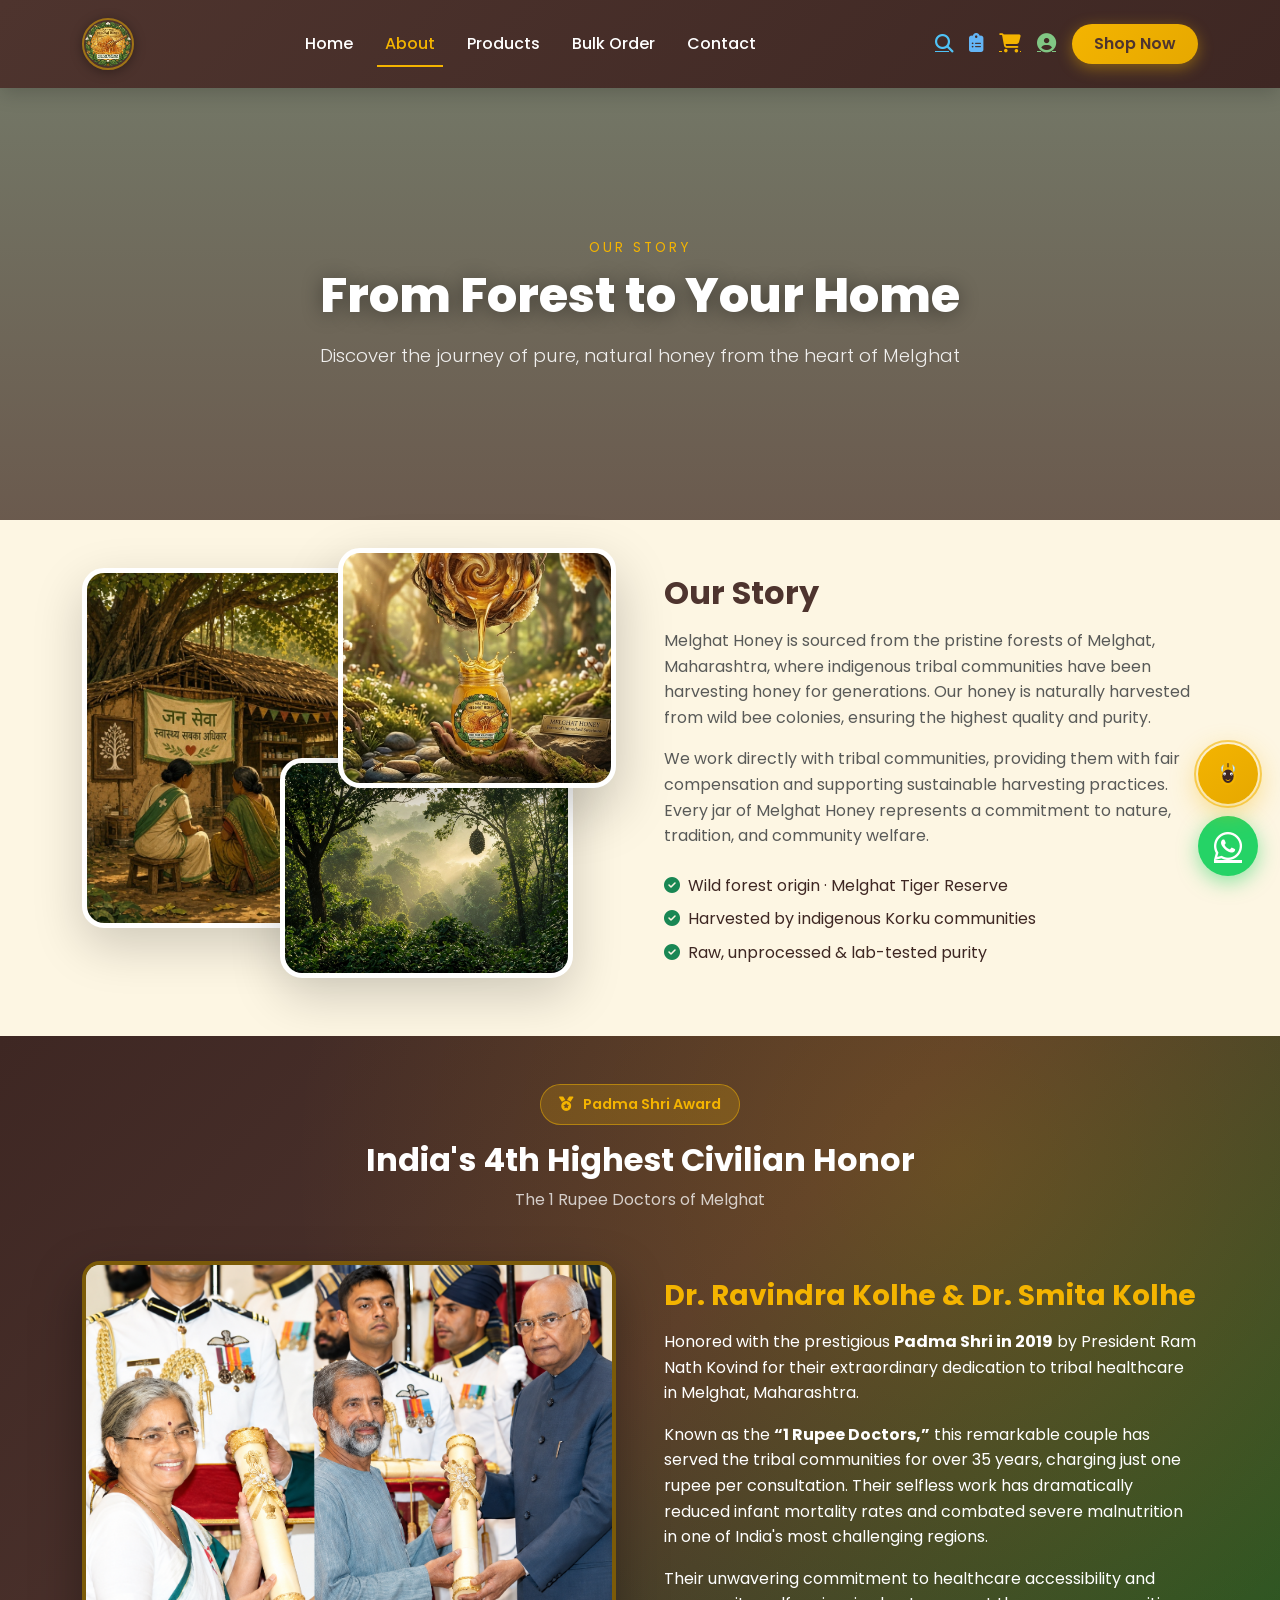
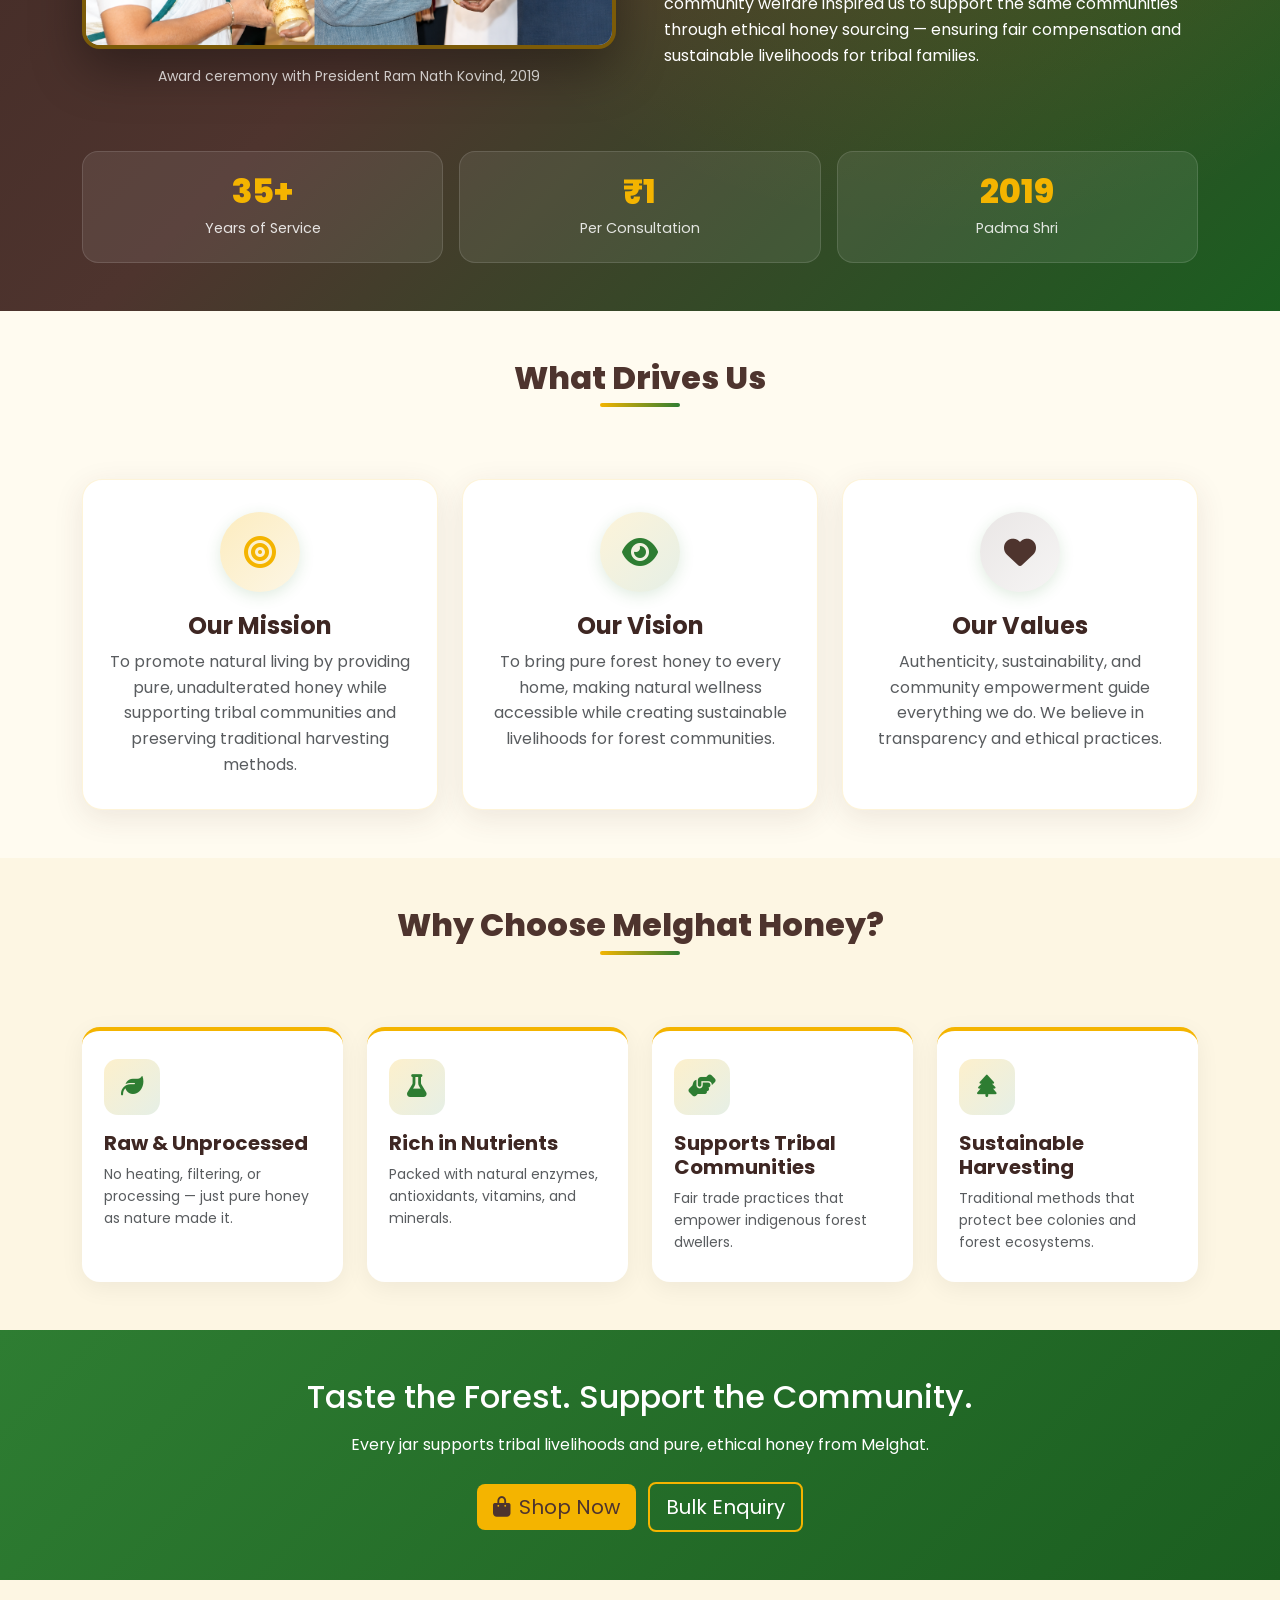
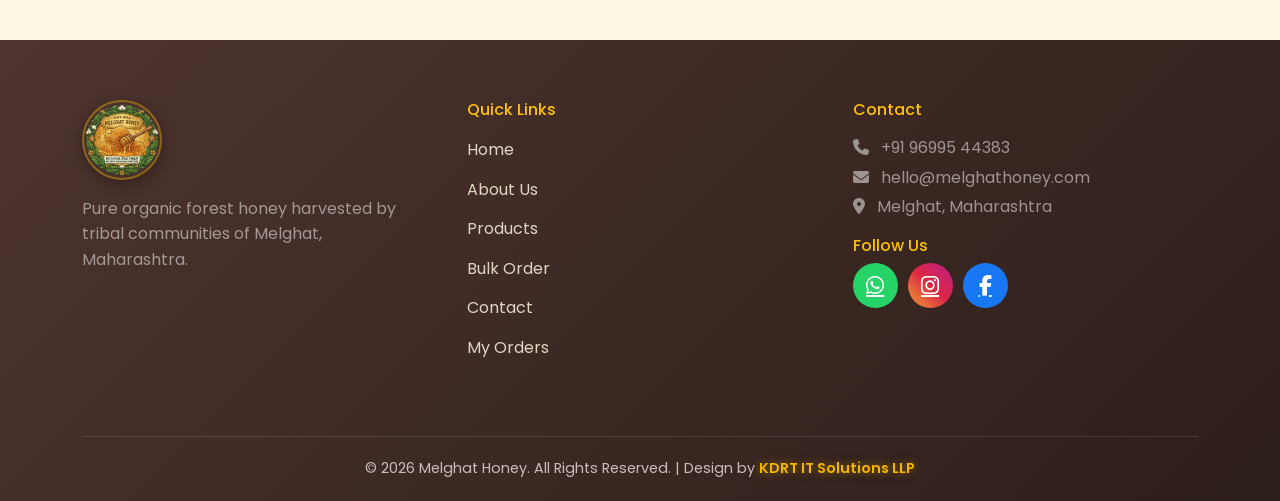
==== about.html @ e28a7192 "Initial commit" ====
<!DOCTYPE html>
<html lang="en">
<head>
  <meta charset="UTF-8">
  <meta name="viewport" content="width=device-width, initial-scale=1.0">
  <link rel="icon" href="images/favicon.png" type="image/png">
  <link rel="apple-touch-icon" href="images/favicon.png">
  <title>Our Story | Melghat Honey</title>
  <meta name="description" content="The story of Melghat Honey — pure forest honey from tribal Maharashtra, inspired by the Padma Shri awarded 1 Rupee Doctors of Melghat.">
  <link href="https://cdn.jsdelivr.net/npm/bootstrap@5.3.3/dist/css/bootstrap.min.css" rel="stylesheet">
  <link href="https://cdnjs.cloudflare.com/ajax/libs/font-awesome/6.5.1/css/all.min.css" rel="stylesheet">
  <link href="https://fonts.googleapis.com/css2?family=Poppins:wght@400;500;600;700;800&display=swap" rel="stylesheet">
  <link href="css/style.css" rel="stylesheet">
  <style>
    .story-hero {
      min-height: 48vh;
      background: linear-gradient(rgba(30,40,25,0.62), rgba(50,30,20,0.72)),
                  url('images/honey-forest-2.jpg') center/cover no-repeat;
      display: flex; align-items: center; color: #fff; text-align: center;
    }
    .story-hero h1 { font-weight: 800; font-size: clamp(1.8rem, 4vw, 3rem); text-shadow: 0 2px 20px rgba(0,0,0,0.4); }
    .story-hero .lead { opacity: 0.9; font-size: 1.15rem; max-width: 640px; margin: 0 auto; }

    /* Overlapping two-card layout (one main, one offset up/down) */
    .overlap-wrap {
      position: relative;
      max-width: 560px;
      margin: 0 auto;
      min-height: 420px;
    }
    .overlap-card {
      border-radius: 22px;
      overflow: hidden;
      background: #fff;
      box-shadow: 0 18px 50px rgba(0,0,0,0.18);
      border: 5px solid #fff;
    }
    .overlap-card img {
      width: 100%;
      height: 100%;
      object-fit: cover;
      display: block;
    }
    .overlap-card.main {
      width: 78%;
      height: 360px;
      position: relative;
      z-index: 1;
    }
    .overlap-card.float-up {
      width: 52%;
      height: 240px;
      position: absolute;
      top: -20px;
      right: 0;
      z-index: 3;
      box-shadow: 0 22px 55px rgba(0,0,0,0.22);
    }
    .overlap-card.float-down {
      width: 55%;
      height: 220px;
      position: absolute;
      bottom: 10px;
      right: 8%;
      z-index: 2;
    }

    .award-section {
      background: linear-gradient(135deg, #3e2723 0%, #4e342e 45%, #1b5e20 100%);
      color: #fff; position: relative; overflow: hidden;
    }
    .award-section::before {
      content: ''; position: absolute; inset: 0;
      background: radial-gradient(circle at 75% 15%, rgba(244,180,0,0.18), transparent 55%);
      pointer-events: none;
    }
    .award-badge {
      display: inline-flex; align-items: center; gap: 10px;
      background: rgba(244,180,0,0.2); border: 1px solid rgba(244,180,0,0.5);
      color: #f4b400; padding: 8px 18px; border-radius: 50px; font-weight: 600; font-size: 0.9rem;
    }
    .award-photo-card {
      border-radius: 18px; overflow: hidden;
      border: 4px solid rgba(244,180,0,0.45);
      box-shadow: 0 20px 50px rgba(0,0,0,0.35);
      background: #1a120f;
    }
    .award-photo-card img {
      width: 100%; height: auto; display: block; max-height: 380px; object-fit: cover; object-position: center top;
    }
    .stat-box {
      background: rgba(255,255,255,0.08); border: 1px solid rgba(255,255,255,0.12);
      border-radius: 16px; padding: 22px 14px; text-align: center; height: 100%;
      transition: transform 0.3s, background 0.3s;
    }
    .stat-box:hover { background: rgba(255,255,255,0.14); transform: translateY(-4px); }
    .stat-box .num { font-size: 2.1rem; font-weight: 800; color: #f4b400; line-height: 1.1; }
    .stat-box .label { font-size: 0.9rem; opacity: 0.85; margin-top: 6px; }

    .value-card {
      background: #fff; border-radius: 20px; padding: 32px 24px; height: 100%;
      box-shadow: 0 8px 30px rgba(78,52,46,0.1); border: 1px solid rgba(244,180,0,0.15);
      transition: all 0.35s ease;
    }
    .value-card:hover {
      transform: translateY(-8px); box-shadow: 0 16px 40px rgba(78,52,46,0.18);
      border-color: var(--honey-gold);
    }
    .why-card {
      background: #fff; border-radius: 18px; padding: 28px 22px; height: 100%;
      box-shadow: 0 6px 24px rgba(0,0,0,0.06); border-top: 4px solid var(--honey-gold);
      transition: transform 0.3s;
    }
    .why-card:hover { transform: translateY(-6px); }
    .why-card .icon-wrap {
      width: 56px; height: 56px; border-radius: 14px;
      background: linear-gradient(135deg, rgba(244,180,0,0.2), rgba(46,125,50,0.12));
      display: flex; align-items: center; justify-content: center;
      font-size: 1.4rem; color: var(--forest-green); margin-bottom: 16px;
    }

    /* Product strip cards — product only, no models */
    .product-strip {
      display: flex; gap: 18px; justify-content: center; flex-wrap: wrap;
      padding: 10px 0 20px;
    }
    .product-strip-card {
      width: 200px; height: 220px;
      border-radius: 20px; overflow: hidden;
      background: #fff;
      border: 4px solid #fff;
      box-shadow: 0 12px 35px rgba(78,52,46,0.14);
      transition: transform 0.35s, box-shadow 0.35s;
    }
    .product-strip-card:hover {
      transform: translateY(-8px) scale(1.03);
      box-shadow: 0 18px 45px rgba(78,52,46,0.22);
    }
    .product-strip-card img {
      width: 100%; height: 100%; object-fit: cover; display: block;
    }

    @media (max-width: 768px) {
      .story-hero { min-height: 40vh; }
      .overlap-wrap { min-height: 340px; max-width: 100%; }
      .overlap-card.main { width: 85%; height: 280px; }
      .overlap-card.float-up { width: 48%; height: 170px; top: -10px; }
      .overlap-card.float-down { width: 50%; height: 160px; }
      .stat-box .num { font-size: 1.7rem; }
      .product-strip-card { width: 140px; height: 160px; border-radius: 14px; }
    }
  </style>
</head>
<body>
  <nav class="navbar navbar-expand-lg sticky-top">
    <div class="container">
      <a class="navbar-brand" href="index.html" title="Melghat Honey">
        <img src="images/logo.png" alt="Melghat Honey" class="brand-logo">
      </a>
      <button class="navbar-toggler" type="button" data-bs-toggle="collapse" data-bs-target="#navMenu">
        <span class="navbar-toggler-icon" style="filter:invert(1)"></span>
      </button>
      <div class="collapse navbar-collapse" id="navMenu">
        <ul class="navbar-nav mx-auto">
          <li class="nav-item"><a class="nav-link" href="index.html">Home</a></li>
          <li class="nav-item"><a class="nav-link active" href="about.html">About</a></li>
          <li class="nav-item"><a class="nav-link" href="products.html">Products</a></li>
          <li class="nav-item"><a class="nav-link" href="bulk-order.html">Bulk Order</a></li>
          <li class="nav-item"><a class="nav-link" href="contact.html">Contact</a></li>
        </ul>
        <div class="d-flex align-items-center gap-3">
          <div class="header-search" id="headerSearch">
            <input type="search" id="globalSearchInput" placeholder="Search honey..." onkeydown="if(event.key==='Enter'){goSearch();}">
            <a href="#" class="search-toggle nav-icon-btn" onclick="toggleHeaderSearch(event)" title="Search"><i class="fas fa-search"></i></a>
          </div>
          <a href="my-orders.html" class="nav-icon-btn nav-icon-orders" title="My Orders"><i class="fas fa-clipboard-list"></i></a>
          <a href="#" class="nav-icon-btn nav-icon-cart position-relative" onclick="openCartModal(); return false;" title="Cart">
            <i class="fas fa-shopping-cart"></i>
            <span id="cartBadge" class="cart-badge" style="display:none">0</span>
          </a>
          <a href="login.html" class="nav-icon-btn nav-icon-login" title="Login / Account"><i class="fas fa-user-circle"></i></a>
          <a href="products.html" class="btn btn-order">Shop Now</a>
        </div>
      </div>
    </div>
  </nav>

  <!-- Hero -->
  <section class="story-hero">
    <div class="container fade-in">
      <p class="text-uppercase mb-2" style="letter-spacing:3px;font-size:0.85rem;color:#f4b400">Our Story</p>
      <h1>From Forest to Your Home</h1>
      <p class="lead mt-3">Discover the journey of pure, natural honey from the heart of Melghat</p>
    </div>
  </section>

  <!-- Our Story — overlapping cards (one up, one down) -->
  <section class="py-5">
    <div class="container">
      <div class="row align-items-center g-5">
        <div class="col-lg-6 fade-in">
          <div class="overlap-wrap">
            <div class="overlap-card main">
              <img src="images/zBdci.jpg" alt="Melghat forest">
            </div>
            <div class="overlap-card float-up">
              <img src="images/Gemini_Generated_Image_l2jwr5l2jwr5l2jw.png" alt="Pure Melghat honey">
            </div>
            <div class="overlap-card float-down">
              <img src="images/deu0p.jpg" alt="Raw forest honey">
            </div>
          </div>
        </div>
        <div class="col-lg-6 fade-in">
          <h2 class="fw-bold" style="color:var(--dark-brown)">Our Story</h2>
          <p class="mt-3 text-muted">Melghat Honey is sourced from the pristine forests of Melghat, Maharashtra, where indigenous tribal communities have been harvesting honey for generations. Our honey is naturally harvested from wild bee colonies, ensuring the highest quality and purity.</p>
          <p class="text-muted">We work directly with tribal communities, providing them with fair compensation and supporting sustainable harvesting practices. Every jar of Melghat Honey represents a commitment to nature, tradition, and community welfare.</p>
          <ul class="list-unstyled mt-4">
            <li class="mb-2"><i class="fas fa-check-circle text-success me-2"></i>Wild forest origin · Melghat Tiger Reserve</li>
            <li class="mb-2"><i class="fas fa-check-circle text-success me-2"></i>Harvested by indigenous Korku communities</li>
            <li class="mb-2"><i class="fas fa-check-circle text-success me-2"></i>Raw, unprocessed &amp; lab-tested purity</li>
          </ul>
        </div>
      </div>
    </div>
  </section>

  <!-- Padma Shri Award -->
  <section class="award-section py-5">
    <div class="container position-relative">
      <div class="text-center mb-5 fade-in">
        <div class="award-badge mb-3">
          <i class="fas fa-medal"></i> Padma Shri Award
        </div>
        <h2 class="fw-bold">India's 4th Highest Civilian Honor</h2>
        <p class="opacity-75 mt-2 mb-0" style="max-width:700px;margin:0 auto">The 1 Rupee Doctors of Melghat</p>
      </div>

      <div class="row align-items-center g-5">
        <div class="col-lg-6 fade-in">
          <div class="award-photo-card">
            <img src="images/award.png" alt="Padma Shri — Dr. Ravindra Kolhe and Dr. Smita Kolhe"
                 onerror="this.src='images/honey-product-2.jpg'; this.style.objectFit='contain'; this.style.background='#2a1f1a'; this.style.minHeight='280px'">
          </div>
          <p class="text-center small mt-3 opacity-75 mb-0">Award ceremony with President Ram Nath Kovind, 2019</p>
        </div>
        <div class="col-lg-6 fade-in">
          <h3 class="fw-bold mb-3" style="color:#f4b400">Dr. Ravindra Kolhe &amp; Dr. Smita Kolhe</h3>
          <p class="opacity-90">Honored with the prestigious <strong>Padma Shri in 2019</strong> by President Ram Nath Kovind for their extraordinary dedication to tribal healthcare in Melghat, Maharashtra.</p>
          <p class="opacity-90">Known as the <strong>“1 Rupee Doctors,”</strong> this remarkable couple has served the tribal communities for over 35 years, charging just one rupee per consultation. Their selfless work has dramatically reduced infant mortality rates and combated severe malnutrition in one of India's most challenging regions.</p>
          <p class="opacity-90 mb-0">Their unwavering commitment to healthcare accessibility and community welfare inspired us to support the same communities through ethical honey sourcing — ensuring fair compensation and sustainable livelihoods for tribal families.</p>
        </div>
      </div>

      <div class="row g-3 mt-5 fade-in">
        <div class="col-md-4">
          <div class="stat-box">
            <div class="num">35+</div>
            <div class="label">Years of Service</div>
          </div>
        </div>
        <div class="col-md-4">
          <div class="stat-box">
            <div class="num">₹1</div>
            <div class="label">Per Consultation</div>
          </div>
        </div>
        <div class="col-md-4">
          <div class="stat-box">
            <div class="num">2019</div>
            <div class="label">Padma Shri</div>
          </div>
        </div>
      </div>
    </div>
  </section>

  <!-- Mission Vision Values -->
  <section class="py-5" style="background:var(--light-cream)">
    <div class="container">
      <div class="section-title fade-in">
        <h2>What Drives Us</h2>
      </div>
      <div class="row g-4 mt-2">
        <div class="col-md-4 fade-in">
          <div class="value-card text-center">
            <div class="feature-icon gold mx-auto"><i class="fas fa-bullseye"></i></div>
            <h4 class="fw-bold mt-2">Our Mission</h4>
            <p class="text-muted mb-0">To promote natural living by providing pure, unadulterated honey while supporting tribal communities and preserving traditional harvesting methods.</p>
          </div>
        </div>
        <div class="col-md-4 fade-in">
          <div class="value-card text-center">
            <div class="feature-icon mx-auto"><i class="fas fa-eye"></i></div>
            <h4 class="fw-bold mt-2">Our Vision</h4>
            <p class="text-muted mb-0">To bring pure forest honey to every home, making natural wellness accessible while creating sustainable livelihoods for forest communities.</p>
          </div>
        </div>
        <div class="col-md-4 fade-in">
          <div class="value-card text-center">
            <div class="feature-icon brown mx-auto"><i class="fas fa-heart"></i></div>
            <h4 class="fw-bold mt-2">Our Values</h4>
            <p class="text-muted mb-0">Authenticity, sustainability, and community empowerment guide everything we do. We believe in transparency and ethical practices.</p>
          </div>
        </div>
      </div>
    </div>
  </section>

  <!-- Why Choose -->
  <section class="py-5">
    <div class="container">
      <div class="section-title fade-in">
        <h2>Why Choose Melghat Honey?</h2>
      </div>
      <div class="row g-4 mt-2">
        <div class="col-md-6 col-lg-3 fade-in">
          <div class="why-card">
            <div class="icon-wrap"><i class="fas fa-leaf"></i></div>
            <h5 class="fw-bold">Raw &amp; Unprocessed</h5>
            <p class="text-muted small mb-0">No heating, filtering, or processing — just pure honey as nature made it.</p>
          </div>
        </div>
        <div class="col-md-6 col-lg-3 fade-in">
          <div class="why-card">
            <div class="icon-wrap"><i class="fas fa-flask"></i></div>
            <h5 class="fw-bold">Rich in Nutrients</h5>
            <p class="text-muted small mb-0">Packed with natural enzymes, antioxidants, vitamins, and minerals.</p>
          </div>
        </div>
        <div class="col-md-6 col-lg-3 fade-in">
          <div class="why-card">
            <div class="icon-wrap"><i class="fas fa-hands-helping"></i></div>
            <h5 class="fw-bold">Supports Tribal Communities</h5>
            <p class="text-muted small mb-0">Fair trade practices that empower indigenous forest dwellers.</p>
          </div>
        </div>
        <div class="col-md-6 col-lg-3 fade-in">
          <div class="why-card">
            <div class="icon-wrap"><i class="fas fa-tree"></i></div>
            <h5 class="fw-bold">Sustainable Harvesting</h5>
            <p class="text-muted small mb-0">Traditional methods that protect bee colonies and forest ecosystems.</p>
          </div>
        </div>
      </div>
    </div>
  </section>

  <!-- CTA -->
  <section class="py-5" style="background:linear-gradient(135deg,#2e7d32,#1b5e20);color:#fff">
    <div class="container text-center fade-in">
      <h2 class="mb-3">Taste the Forest. Support the Community.</h2>
      <p class="mb-4 opacity-90">Every jar supports tribal livelihoods and pure, ethical honey from Melghat.</p>
      <a href="products.html" class="btn btn-shop btn-lg me-2"><i class="fas fa-shopping-bag me-2"></i>Shop Now</a>
      <a href="bulk-order.html" class="btn btn-bulk btn-lg">Bulk Enquiry</a>
    </div>
  </section>

  <footer>
    <div class="container">
      <div class="row g-4">
        <div class="col-md-4">
          <div class="mb-3"><img src="images/logo.png" alt="Melghat Honey" class="footer-logo-img"></div>
          <p class="text-white-50">Pure organic forest honey harvested by tribal communities of Melghat, Maharashtra.</p>
        </div>
        <div class="col-md-4">
          <h6 class="text-warning mb-3">Quick Links</h6>
          <div class="footer-links">
            <a href="index.html">Home</a>
            <a href="about.html">About Us</a>
            <a href="products.html">Products</a>
            <a href="bulk-order.html">Bulk Order</a>
            <a href="contact.html">Contact</a>
            <a href="my-orders.html">My Orders</a>
          </div>
        </div>
        <div class="col-md-4">
          <h6 class="text-warning mb-3">Contact</h6>
          <p class="text-white-50 mb-1"><i class="fas fa-phone me-2"></i> +91 96995 44383</p>
          <p class="text-white-50 mb-1"><i class="fas fa-envelope me-2"></i> hello@melghathoney.com</p>
          <p class="text-white-50 mb-3"><i class="fas fa-map-marker-alt me-2"></i> Melghat, Maharashtra</p>
          <h6 class="text-warning mb-2">Follow Us</h6>
          <div class="social-icons social-row">
            <a href="https://wa.me/919699544383" target="_blank" class="wa"><i class="fab fa-whatsapp"></i></a>
            <a href="https://instagram.com" target="_blank" class="ig"><i class="fab fa-instagram"></i></a>
            <a href="https://facebook.com" target="_blank" class="fb"><i class="fab fa-facebook-f"></i></a>
          </div>
        </div>
      </div>
      <div class="footer-bottom">
        &copy; 2026 Melghat Honey. All Rights Reserved. | Design by <span class="designer">KDRT IT Solutions LLP</span>
      </div>
    </div>
  </footer>

  <a href="https://wa.me/919699544383?text=Hello%20Melghat%20Honey!" class="whatsapp-float" target="_blank"><i class="fab fa-whatsapp"></i></a>
  <div class="modal fade" id="cartModal" tabindex="-1">
    <div class="modal-dialog modal-lg modal-dialog-centered">
      <div class="modal-content">
        <div class="modal-header">
          <h5 class="modal-title"><i class="fas fa-shopping-cart me-2"></i>Your Cart</h5>
          <button type="button" class="btn-close" data-bs-dismiss="modal"></button>
        </div>
        <div class="modal-body" id="cartModalBody"></div>
      </div>
    </div>
  </div>

  <script src="https://cdn.jsdelivr.net/npm/bootstrap@5.3.3/dist/js/bootstrap.bundle.min.js"></script>
  <script src="js/supabase-config.js"></script>
  <script src="js/products.js"></script>
  <script src="js/cart.js"></script>
  <script src="js/chatbot.js"></script>
  <script src="js/auth-ui.js"></script>
  <script src="js/main.js"></script>
</body>
</html>
---- css/style.css ----
:root {
  --honey-gold: #f4b400;
  --dark-brown: #4e342e;
  --forest-green: #2e7d32;
  --cream: #fdf6e3;
  --light-cream: #fffbf0;
  --text-dark: #3e2723;
  --shadow: 0 8px 30px rgba(78, 52, 46, 0.15);
  --shadow-hover: 0 15px 40px rgba(78, 52, 46, 0.25);
}

* {
  margin: 0;
  padding: 0;
  box-sizing: border-box;
}

body {
  font-family: 'Poppins', 'Segoe UI', sans-serif;
  background-color: var(--cream);
  color: var(--text-dark);
  overflow-x: hidden;
  line-height: 1.6;
}

/* Sticky Header */
.navbar {
  background: linear-gradient(135deg, var(--dark-brown), #3e2723) !important;
  box-shadow: 0 4px 20px rgba(0,0,0,0.2);
  padding: 0.8rem 0;
  transition: all 0.3s ease;
}

.navbar-brand {
  font-weight: 700;
  font-size: 1.5rem;
  color: var(--honey-gold) !important;
  display: flex;
  align-items: center;
  gap: 10px;
}

.navbar-brand .brand-logo {
  height: 52px;
  width: 52px;
  object-fit: cover;
  border-radius: 50%;
  background: transparent;
  padding: 0;
  box-shadow: 0 2px 12px rgba(0,0,0,0.35);
  border: 2px solid rgba(244,180,0,0.5);
}

.navbar-brand img {
  height: 48px;
  width: auto;
  object-fit: contain;
}

.footer-logo-img {
  height: 80px;
  width: 80px;
  object-fit: cover;
  border-radius: 50%;
  background: transparent;
  padding: 0;
  border: 2px solid rgba(244,180,0,0.4);
  box-shadow: 0 4px 15px rgba(0,0,0,0.3);
}

.admin-logo {
  height: 64px;
  width: 64px;
  object-fit: cover;
  border-radius: 50%;
  background: transparent;
  padding: 0;
  border: 2px solid rgba(244,180,0,0.4);
}

.nav-icon-btn {
  color: #fff !important;
  font-size: 1.2rem;
  transition: color 0.3s, transform 0.2s;
  display: inline-flex;
  align-items: center;
  justify-content: center;
}

.nav-icon-btn:hover {
  color: var(--honey-gold) !important;
  transform: scale(1.12);
}

.nav-link {
  color: #fff !important;
  font-weight: 500;
  margin: 0 8px;
  position: relative;
  transition: color 0.3s;
}

.nav-link:hover, .nav-link.active {
  color: var(--honey-gold) !important;
}

.nav-link::after {
  content: '';
  position: absolute;
  bottom: -2px;
  left: 0;
  width: 0;
  height: 2px;
  background: var(--honey-gold);
  transition: width 0.3s;
}

.nav-link:hover::after, .nav-link.active::after {
  width: 100%;
}

.btn-order {
  background: linear-gradient(135deg, var(--honey-gold), #e6a800);
  color: var(--dark-brown) !important;
  font-weight: 600;
  border: none;
  border-radius: 50px;
  padding: 8px 22px;
  box-shadow: 0 4px 15px rgba(244, 180, 0, 0.4);
  transition: all 0.3s;
}

.btn-order:hover {
  transform: translateY(-2px);
  box-shadow: 0 6px 20px rgba(244, 180, 0, 0.6);
  color: #000 !important;
}

/* Hero Section */
.hero {
  min-height: 90vh;
  background: linear-gradient(rgba(30, 60, 30, 0.55), rgba(50, 30, 20, 0.7)),
              url('https://images.unsplash.com/photo-1441974231531-c6227db76b6e?w=1800&q=80') center/cover no-repeat;
  display: flex;
  align-items: center;
  position: relative;
  overflow: hidden;
}

.hero::before {
  content: '';
  position: absolute;
  top: 0; left: 0; right: 0; bottom: 0;
  background: radial-gradient(circle at 30% 50%, rgba(244,180,0,0.2), transparent 60%);
}

.hero-content {
  position: relative;
  z-index: 2;
  color: #fff;
  text-align: center;
  animation: fadeInUp 1.2s ease;
}

.hero h1 {
  font-size: 3.2rem;
  font-weight: 800;
  text-shadow: 2px 2px 10px rgba(0,0,0,0.4);
  margin-bottom: 1rem;
}

.hero .subtext {
  font-size: 1.3rem;
  letter-spacing: 2px;
  margin-bottom: 2rem;
  opacity: 0.95;
}

.hero-btns .btn {
  margin: 8px;
  padding: 12px 30px;
  border-radius: 50px;
  font-weight: 600;
  transition: all 0.3s;
}

.btn-shop {
  background: var(--honey-gold);
  color: var(--dark-brown);
  border: none;
}

.btn-shop:hover {
  background: #e6a800;
  transform: scale(1.05);
}

.btn-bulk {
  background: transparent;
  border: 2px solid var(--honey-gold);
  color: #fff;
}

.btn-bulk:hover {
  background: var(--honey-gold);
  color: var(--dark-brown);
}

/* Features */
.features {
  padding: 80px 0;
  background: var(--light-cream);
}

.feature-card {
  background: #fff;
  border-radius: 20px;
  padding: 35px 25px;
  text-align: center;
  box-shadow: var(--shadow);
  transition: all 0.4s ease;
  height: 100%;
  border: 1px solid rgba(244,180,0,0.2);
}

.feature-card:hover {
  transform: translateY(-12px) scale(1.03);
  box-shadow: var(--shadow-hover);
  border-color: var(--honey-gold);
}

.feature-icon {
  width: 80px;
  height: 80px;
  margin: 0 auto 20px;
  display: flex;
  align-items: center;
  justify-content: center;
  border-radius: 50%;
  background: linear-gradient(135deg, rgba(244,180,0,0.15), rgba(46,125,50,0.12));
  color: var(--forest-green);
  font-size: 2rem;
  animation: float 3s ease-in-out infinite;
  box-shadow: 0 4px 15px rgba(46,125,50,0.15);
}

.feature-icon.gold {
  color: var(--honey-gold);
  background: linear-gradient(135deg, rgba(244,180,0,0.25), rgba(230,168,0,0.1));
}

.feature-icon.brown {
  color: var(--dark-brown);
  background: linear-gradient(135deg, rgba(78,52,46,0.12), rgba(78,52,46,0.05));
}

.feature-card h4 {
  color: var(--dark-brown);
  font-weight: 700;
  margin-bottom: 10px;
}

/* Products Preview & Page */
.products-section {
  padding: 80px 0;
}

.section-title {
  text-align: center;
  margin-bottom: 50px;
}

.section-title h2 {
  font-weight: 800;
  color: var(--dark-brown);
  position: relative;
  display: inline-block;
}

.section-title h2::after {
  content: '';
  position: absolute;
  bottom: -10px;
  left: 50%;
  transform: translateX(-50%);
  width: 80px;
  height: 4px;
  background: linear-gradient(90deg, var(--honey-gold), var(--forest-green));
  border-radius: 2px;
}

.product-card {
  background: #fff;
  border-radius: 20px;
  overflow: hidden;
  box-shadow: var(--shadow);
  transition: all 0.4s ease;
  height: 100%;
  border: 1px solid transparent;
}

.product-card:hover {
  transform: translateY(-10px) scale(1.02);
  box-shadow: var(--shadow-hover);
  border-color: var(--honey-gold);
}

.product-img-wrap {
  height: 240px;
  overflow: hidden;
  position: relative;
}

.product-img-wrap img {
  width: 100%;
  height: 100%;
  object-fit: cover;
  transition: transform 0.5s;
}

.product-card:hover .product-img-wrap img {
  transform: scale(1.1);
}

.product-badge {
  position: absolute;
  top: 15px;
  left: 15px;
  background: var(--forest-green);
  color: #fff;
  padding: 5px 12px;
  border-radius: 20px;
  font-size: 0.8rem;
  font-weight: 600;
}

.product-body {
  padding: 25px;
}

.product-body h5 {
  font-weight: 700;
  color: var(--dark-brown);
}

.product-price {
  font-size: 1.4rem;
  font-weight: 700;
  color: var(--honey-gold);
}

.size-select {
  border: 2px solid #e0d5c5;
  border-radius: 10px;
  padding: 8px 12px;
  width: 100%;
  margin: 10px 0;
  transition: border-color 0.3s;
}

.size-select:focus {
  border-color: var(--honey-gold);
  outline: none;
}

.btn-add-cart {
  background: linear-gradient(135deg, var(--forest-green), #1b5e20);
  color: #fff;
  border: none;
  border-radius: 50px;
  padding: 10px 20px;
  font-weight: 600;
  width: 100%;
  transition: all 0.3s;
}

.btn-add-cart:hover {
  background: linear-gradient(135deg, #1b5e20, var(--forest-green));
  transform: scale(1.03);
  color: #fff;
}

/* Modal */
.modal-content {
  border-radius: 20px;
  border: none;
  overflow: hidden;
}

.modal-header {
  background: linear-gradient(135deg, var(--dark-brown), #3e2723);
  color: #fff;
  border: none;
}

.modal-header .btn-close {
  filter: invert(1);
}

.qty-btn {
  width: 40px;
  height: 40px;
  border-radius: 50%;
  border: 2px solid var(--honey-gold);
  background: #fff;
  font-weight: 700;
  font-size: 1.2rem;
  color: var(--dark-brown);
  transition: all 0.2s;
}

.qty-btn:hover {
  background: var(--honey-gold);
}

/* Floating WhatsApp */
.whatsapp-float {
  position: fixed;
  bottom: 30px;
  right: 30px;
  width: 60px;
  height: 60px;
  background: #25d366;
  color: #fff;
  border-radius: 50%;
  display: flex;
  align-items: center;
  justify-content: center;
  font-size: 2rem;
  box-shadow: 0 6px 20px rgba(37, 211, 102, 0.5);
  z-index: 999;
  transition: all 0.3s;
  animation: pulse 2s infinite;
}

.whatsapp-float:hover {
  transform: scale(1.15);
  color: #fff;
}

/* Chatbot */
.chatbot-toggle {
  position: fixed;
  bottom: 100px;
  right: 30px;
  width: 60px;
  height: 60px;
  background: linear-gradient(135deg, var(--honey-gold), #e6a800);
  color: var(--dark-brown);
  border-radius: 50%;
  display: flex;
  align-items: center;
  justify-content: center;
  font-size: 1.8rem;
  box-shadow: 0 6px 20px rgba(244,180,0,0.5);
  z-index: 998;
  cursor: pointer;
  transition: all 0.3s;
}

.chatbot-toggle:hover {
  transform: scale(1.1);
}

.chatbot-window {
  position: fixed;
  bottom: 170px;
  right: 30px;
  width: 360px;
  max-width: 95vw;
  height: 480px;
  background: #fff;
  border-radius: 20px;
  box-shadow: 0 15px 50px rgba(0,0,0,0.25);
  z-index: 997;
  display: none;
  flex-direction: column;
  overflow: hidden;
  border: 2px solid var(--honey-gold);
}

.chatbot-window.open {
  display: flex;
  animation: scaleIn 0.3s ease;
}

.chatbot-header {
  background: linear-gradient(135deg, var(--dark-brown), #3e2723);
  color: #fff;
  padding: 15px 20px;
  display: flex;
  justify-content: space-between;
  align-items: center;
}

.chatbot-messages {
  flex: 1;
  overflow-y: auto;
  padding: 15px;
  background: var(--light-cream);
}

.chat-msg {
  margin-bottom: 12px;
  max-width: 85%;
  padding: 10px 14px;
  border-radius: 15px;
  font-size: 0.9rem;
  line-height: 1.4;
}

.chat-msg.bot {
  background: #fff;
  border: 1px solid #e0d5c5;
  border-bottom-left-radius: 4px;
  align-self: flex-start;
}

.chat-msg.user {
  background: var(--honey-gold);
  color: var(--dark-brown);
  margin-left: auto;
  border-bottom-right-radius: 4px;
}

.chatbot-input {
  display: flex;
  padding: 12px;
  border-top: 1px solid #e0d5c5;
  background: #fff;
}

.chatbot-input input {
  flex: 1;
  border: 1px solid #e0d5c5;
  border-radius: 25px;
  padding: 10px 15px;
  outline: none;
}

.chatbot-input button {
  background: var(--forest-green);
  color: #fff;
  border: none;
  border-radius: 50%;
  width: 42px;
  height: 42px;
  margin-left: 8px;
}

/* Footer */
footer {
  background: linear-gradient(135deg, var(--dark-brown), #2c1e1a);
  color: #fff;
  padding: 60px 0 20px;
  margin-top: 60px;
}

footer .row > [class*="col-"] {
  padding-left: 20px;
  padding-right: 20px;
  margin-bottom: 1.5rem;
}

footer .row {
  --bs-gutter-x: 2.5rem;
  --bs-gutter-y: 1.5rem;
}

.footer-logo {
  font-size: 1.6rem;
  font-weight: 700;
  color: var(--honey-gold);
  margin-bottom: 15px;
}

.footer-links a {
  color: #e0d5c5;
  text-decoration: none;
  display: block;
  margin-bottom: 10px;
  padding: 2px 0;
  transition: color 0.3s, padding-left 0.3s;
}

.footer-links a:hover {
  color: var(--honey-gold);
  padding-left: 6px;
}

.social-icons a {
  display: inline-flex;
  width: 45px;
  height: 45px;
  background: rgba(255,255,255,0.1);
  border-radius: 50%;
  align-items: center;
  justify-content: center;
  color: #fff;
  font-size: 1.3rem;
  margin-right: 12px;
  transition: all 0.3s;
  animation: bounce 2s infinite;
}

.social-icons a:nth-child(2) {
  animation-delay: 0.3s;
}

.social-icons a:hover {
  background: var(--honey-gold);
  color: var(--dark-brown);
  transform: translateY(-5px) scale(1.1);
  animation: none;
}

.footer-bottom {
  border-top: 1px solid rgba(255,255,255,0.1);
  margin-top: 40px;
  padding-top: 20px;
  text-align: center;
  font-size: 0.9rem;
  color: #cbb;
}

.footer-bottom .designer {
  color: var(--honey-gold);
  font-weight: 600;
  text-shadow: 0 0 8px rgba(244,180,0,0.5);
}

/* Animations */
@keyframes fadeInUp {
  from { opacity: 0; transform: translateY(40px); }
  to { opacity: 1; transform: translateY(0); }
}

@keyframes float {
  0%, 100% { transform: translateY(0); }
  50% { transform: translateY(-12px); }
}

@keyframes pulse {
  0% { box-shadow: 0 0 0 0 rgba(37, 211, 102, 0.6); }
  70% { box-shadow: 0 0 0 15px rgba(37, 211, 102, 0); }
  100% { box-shadow: 0 0 0 0 rgba(37, 211, 102, 0); }
}

@keyframes bounce {
  0%, 20%, 50%, 80%, 100% { transform: translateY(0); }
  40% { transform: translateY(-8px); }
  60% { transform: translateY(-4px); }
}

@keyframes scaleIn {
  from { opacity: 0; transform: scale(0.8); }
  to { opacity: 1; transform: scale(1); }
}

@keyframes drip {
  0% { transform: translateY(-20px); opacity: 0; }
  50% { opacity: 1; }
  100% { transform: translateY(20px); opacity: 0; }
}

.bee {
  position: absolute;
  font-size: 1.5rem;
  animation: fly 8s linear infinite;
  pointer-events: none;
  z-index: 1;
}

@keyframes fly {
  0% { transform: translate(0, 0) rotate(0deg); }
  25% { transform: translate(100px, -50px) rotate(20deg); }
  50% { transform: translate(200px, 20px) rotate(-10deg); }
  75% { transform: translate(50px, 60px) rotate(15deg); }
  100% { transform: translate(0, 0) rotate(0deg); }
}

/* Carousel */
.carousel-item img {
  height: 420px;
  width: 100%;
  object-fit: cover;
  object-position: center;
  border-radius: 15px;
}

.carousel-caption {
  background: rgba(78,52,46,0.7);
  border-radius: 10px;
  padding: 15px;
}

/* About */
.about-section img {
  border-radius: 20px;
  box-shadow: var(--shadow);
}

/* Contact Form */
.contact-form {
  background: #fff;
  padding: 40px;
  border-radius: 20px;
  box-shadow: var(--shadow);
}

.form-control:focus {
  border-color: var(--honey-gold);
  box-shadow: 0 0 0 0.2rem rgba(244,180,0,0.25);
}

.btn-submit {
  background: linear-gradient(135deg, var(--honey-gold), #e6a800);
  color: var(--dark-brown);
  font-weight: 600;
  border: none;
  border-radius: 50px;
  padding: 12px 40px;
}

/* Admin */
.admin-sidebar {
  background: var(--dark-brown);
  min-height: 100vh;
  color: #fff;
  padding-top: 20px;
}

.admin-sidebar a {
  color: #e0d5c5;
  padding: 12px 20px;
  display: block;
  text-decoration: none;
  transition: all 0.3s;
}

.admin-sidebar a:hover, .admin-sidebar a.active {
  background: rgba(244,180,0,0.2);
  color: var(--honey-gold);
}

/* Cart Badge */
.cart-badge {
  position: absolute;
  top: -5px;
  right: -8px;
  background: var(--honey-gold);
  color: var(--dark-brown);
  font-size: 0.7rem;
  font-weight: 700;
  width: 20px;
  height: 20px;
  border-radius: 50%;
  display: flex;
  align-items: center;
  justify-content: center;
}

/* Responsive */
@media (max-width: 768px) {
  .hero h1 { font-size: 2.2rem; }
  .hero .subtext { font-size: 1rem; }
  .chatbot-window { bottom: 160px; right: 10px; width: 95vw; }
  .whatsapp-float, .chatbot-toggle { right: 15px; }
}

/* Scroll animations */
.fade-in {
  opacity: 0;
  transform: translateY(30px);
  transition: all 0.8s ease;
}

.fade-in.visible {
  opacity: 1;
  transform: translateY(0);
}

/* Colored header icons */
.nav-icon-btn.nav-icon-cart { color: #f4b400 !important; }
.nav-icon-btn.nav-icon-cart:hover { color: #ffd54f !important; }
.nav-icon-btn.nav-icon-login { color: #81c784 !important; }
.nav-icon-btn.nav-icon-login:hover { color: #a5d6a7 !important; }
.nav-icon-btn.nav-icon-orders { color: #64b5f6 !important; }
.nav-icon-btn.nav-icon-orders:hover { color: #90caf9 !important; }

/* Social colored */
.social-icons a.wa { background: #25d366 !important; color: #fff !important; }
.social-icons a.ig {
  background: linear-gradient(45deg, #f09433, #e6683c, #dc2743, #cc2366, #bc1888) !important;
  color: #fff !important;
}
.social-icons a.fb { background: #1877f2 !important; color: #fff !important; }

/* Product card images always visible */
.product-img-wrap {
  height: 260px;
  background: #f5f0e8;
}
.product-img-wrap img {
  width: 100%;
  height: 100%;
  object-fit: cover;
  object-position: center;
}

/* Overlapping collage */
.collage-wrap {
  position: relative;
  height: 480px;
  max-width: 600px;
  margin: 0 auto;
}
.collage-card {
  position: absolute;
  border-radius: 20px;
  overflow: hidden;
  box-shadow: 0 20px 50px rgba(0,0,0,0.25);
  border: 4px solid #fff;
  background: #fff;
}
.collage-card img {
  width: 100%;
  height: 100%;
  object-fit: cover;
  display: block;
}
.collage-card.c1 { width: 72%; height: 320px; top: 0; left: 0; z-index: 1; }
.collage-card.c2 { width: 52%; height: 230px; top: 30px; right: 0; z-index: 3; }
.collage-card.c3 { width: 58%; height: 220px; bottom: 10px; right: 5%; z-index: 2; }

@media (max-width: 768px) {
  .collage-wrap { height: 320px; }
  .collage-card.c1 { height: 200px; }
  .collage-card.c2 { height: 140px; }
  .collage-card.c3 { height: 140px; }
}

/* Login required modal */
.login-required-overlay {
  position: fixed; inset: 0; background: rgba(0,0,0,0.55);
  z-index: 10000; display: flex; align-items: center; justify-content: center;
  padding: 20px;
}
.login-required-box {
  background: #fff; border-radius: 20px; padding: 32px; max-width: 400px; width: 100%;
  text-align: center; box-shadow: 0 20px 60px rgba(0,0,0,0.3);
}


/* Footer social one line responsive */
.social-icons {
  display: flex !important;
  flex-wrap: nowrap !important;
  gap: 10px;
  align-items: center;
}
.social-icons a {
  margin-right: 0 !important;
  flex-shrink: 0;
}

/* Header search */
.header-search {
  position: relative;
  display: flex;
  align-items: center;
}
.header-search input {
  width: 0;
  opacity: 0;
  padding: 6px 12px;
  border-radius: 20px;
  border: none;
  transition: width 0.3s, opacity 0.3s;
  font-size: 0.9rem;
}
.header-search.open input {
  width: 160px;
  opacity: 1;
  margin-right: 6px;
}
.header-search .search-toggle {
  color: #81d4fa !important;
  cursor: pointer;
  font-size: 1.15rem;
}
.header-search .search-toggle { color: #4fc3f7 !important; }
.header-search .search-toggle:hover { color: #81d4fa !important; }

@media (max-width: 576px) {
  .header-search.open input { width: 120px; }
  .social-icons a { width: 40px; height: 40px; font-size: 1.1rem; }
}

.social-icons.social-row {
  display: flex !important;
  flex-wrap: nowrap;
  gap: 10px;
  align-items: center;
}
.social-icons.social-row a {
  margin-right: 0 !important;
  flex-shrink: 0;
}
@media (max-width: 576px) {
  .social-icons.social-row {
    justify-content: flex-start;
  }
}

/* ===== Lifestyle Model Gallery (varied styles & effects) ===== */
.lifestyle-section {
  padding: 80px 0;
  background: linear-gradient(180deg, var(--light-cream) 0%, #fff 50%, var(--cream) 100%);
  overflow: hidden;
}

.lifestyle-grid {
  display: grid;
  grid-template-columns: repeat(3, 1fr);
  gap: 28px;
  max-width: 1100px;
  margin: 0 auto;
}

.lifestyle-card {
  position: relative;
  border-radius: 24px;
  overflow: hidden;
  box-shadow: 0 12px 40px rgba(78, 52, 46, 0.18);
  background: #fff;
  transition: transform 0.45s ease, box-shadow 0.45s ease;
}

.lifestyle-card img {
  width: 100%;
  height: 100%;
  object-fit: cover;
  display: block;
  transition: transform 0.6s ease;
}

.lifestyle-card:hover img {
  transform: scale(1.08);
}

.lifestyle-card:hover {
  transform: translateY(-10px);
  box-shadow: 0 20px 50px rgba(78, 52, 46, 0.28);
}

/* Different effects per card – not the same */
.lifestyle-card.fx-float {
  animation: float 4s ease-in-out infinite;
  border: 4px solid rgba(244, 180, 0, 0.5);
  height: 380px;
}

.lifestyle-card.fx-tilt {
  transform: rotate(-2deg);
  border: 4px solid rgba(46, 125, 50, 0.4);
  height: 340px;
  margin-top: 20px;
}
.lifestyle-card.fx-tilt:hover {
  transform: rotate(0deg) translateY(-10px) scale(1.02);
}

.lifestyle-card.fx-glow {
  border: 4px solid transparent;
  background: linear-gradient(#fff, #fff) padding-box,
              linear-gradient(135deg, var(--honey-gold), var(--forest-green)) border-box;
  height: 360px;
  animation: glowPulse 3s ease-in-out infinite;
}

.lifestyle-card.fx-zoom {
  height: 320px;
  border-radius: 50% 20px 50% 20px;
  border: 5px solid #fff;
  box-shadow: 0 15px 40px rgba(244, 180, 0, 0.35);
  margin-top: 30px;
}
.lifestyle-card.fx-zoom:hover {
  border-radius: 20px;
}

.lifestyle-card.fx-slide {
  height: 350px;
  border-left: 8px solid var(--honey-gold);
  animation: slideInSoft 1.2s ease both;
}

.lifestyle-card.fx-bounce {
  height: 340px;
  border-radius: 30px 8px 30px 8px;
  animation: bounceSoft 3.5s ease-in-out infinite;
  border: 3px dashed rgba(244, 180, 0, 0.6);
}

@keyframes glowPulse {
  0%, 100% { box-shadow: 0 12px 40px rgba(244, 180, 0, 0.2); }
  50% { box-shadow: 0 12px 50px rgba(244, 180, 0, 0.45), 0 0 30px rgba(46, 125, 50, 0.2); }
}

@keyframes slideInSoft {
  from { opacity: 0; transform: translateX(-30px); }
  to { opacity: 1; transform: translateX(0); }
}

@keyframes bounceSoft {
  0%, 100% { transform: translateY(0); }
  50% { transform: translateY(-8px); }
}

/* Premium products fallback visibility */
.product-img-wrap {
  background: linear-gradient(145deg, #f5f0e8, #fff8e7);
}
.product-img-wrap img {
  object-fit: contain;
  padding: 12px;
}

/* Better tablet & mobile responsive */
@media (max-width: 992px) {
  .lifestyle-grid {
    grid-template-columns: repeat(2, 1fr);
    gap: 20px;
  }
  .lifestyle-card.fx-float,
  .lifestyle-card.fx-glow,
  .lifestyle-card.fx-slide,
  .lifestyle-card.fx-tilt,
  .lifestyle-card.fx-zoom,
  .lifestyle-card.fx-bounce {
    height: 300px;
    margin-top: 0;
  }
  .hero h1 { font-size: 2.6rem; }
  footer .row > [class*="col-"] {
    padding-left: 15px;
    padding-right: 15px;
  }
}

@media (max-width: 768px) {
  .lifestyle-grid {
    grid-template-columns: 1fr 1fr;
    gap: 14px;
  }
  .lifestyle-card {
    border-radius: 16px;
  }
  .lifestyle-card.fx-float,
  .lifestyle-card.fx-glow,
  .lifestyle-card.fx-slide,
  .lifestyle-card.fx-tilt,
  .lifestyle-card.fx-zoom,
  .lifestyle-card.fx-bounce {
    height: 240px;
  }
  .hero {
    min-height: 70vh;
  }
  .hero h1 { font-size: 1.9rem; }
  .hero .subtext { font-size: 0.95rem; letter-spacing: 1px; }
  .features { padding: 50px 0; }
  .products-section { padding: 50px 0; }
  .section-title { margin-bottom: 30px; }
  .feature-card { padding: 25px 18px; }
  footer { padding: 40px 0 15px; }
  .footer-links a { margin-bottom: 8px; }
  .navbar-brand .brand-logo { height: 42px; width: 42px; }
  .btn-order { padding: 7px 16px; font-size: 0.9rem; }
}

@media (max-width: 576px) {
  .lifestyle-grid {
    grid-template-columns: 1fr;
    max-width: 320px;
  }
  .lifestyle-card.fx-float,
  .lifestyle-card.fx-glow,
  .lifestyle-card.fx-slide,
  .lifestyle-card.fx-tilt,
  .lifestyle-card.fx-zoom,
  .lifestyle-card.fx-bounce {
    height: 360px;
  }
  .hero-btns .btn { display: block; width: 80%; margin: 10px auto; }
  .collage-wrap { height: 280px; }
  .product-img-wrap { height: 200px; }
  .fk-card .img-box { height: 160px; }
}

/* Ensure images always show with fallback bg */
img {
  background-color: #f5f0e8;
}

/* =====================================================
   FOREST GUIDE (Honey Bee Chat) – all pages
   ===================================================== */
.honey-guide-toggle {
  position: fixed;
  bottom: 90px;
  right: 22px;
  width: 60px;
  height: 60px;
  border-radius: 50%;
  background: linear-gradient(145deg, #F4B400, #e6a800);
  box-shadow: 0 8px 28px rgba(244, 180, 0, 0.45);
  display: flex;
  align-items: center;
  justify-content: center;
  cursor: pointer;
  z-index: 1050;
  transition: transform 0.3s ease, box-shadow 0.3s ease;
}
.honey-guide-toggle:hover {
  transform: scale(1.1);
  box-shadow: 0 12px 36px rgba(244, 180, 0, 0.55);
}
.honey-guide-toggle.open {
  background: linear-gradient(145deg, #3e2723, #5d4037);
}
.honey-guide-toggle .bee-icon {
  animation: beeBob 2.2s ease-in-out infinite;
  position: relative;
  z-index: 2;
}
.honey-guide-toggle .pulse-ring {
  position: absolute;
  inset: -4px;
  border-radius: 50%;
  border: 2px solid rgba(244, 180, 0, 0.6);
  animation: pulseRing 2s ease-out infinite;
  pointer-events: none;
}
@keyframes beeBob {
  0%, 100% { transform: translateY(0) rotate(-4deg); }
  50% { transform: translateY(-5px) rotate(4deg); }
}
@keyframes pulseRing {
  0% { transform: scale(0.9); opacity: 0.8; }
  100% { transform: scale(1.35); opacity: 0; }
}

.honey-guide-window {
  position: fixed;
  bottom: 165px;
  right: 22px;
  width: 360px;
  max-width: calc(100vw - 28px);
  height: 460px;
  max-height: calc(100vh - 180px);
  background: #fff;
  border-radius: 22px;
  box-shadow: 0 20px 60px rgba(62, 39, 35, 0.25);
  display: flex;
  flex-direction: column;
  z-index: 1051;
  opacity: 0;
  visibility: hidden;
  transform: translateY(20px) scale(0.95);
  transition: all 0.35s cubic-bezier(0.22, 1, 0.36, 1);
  overflow: hidden;
  border: 1px solid rgba(244, 180, 0, 0.2);
}
.honey-guide-window.open {
  opacity: 1;
  visibility: visible;
  transform: translateY(0) scale(1);
}
.honey-guide-header {
  background: linear-gradient(135deg, #3e2723, #5d4037);
  color: #fff;
  padding: 14px 16px;
  display: flex;
  align-items: center;
  justify-content: space-between;
}
.honey-guide-header .header-bee {
  font-size: 1.5rem;
  animation: beeBob 2s ease-in-out infinite;
}
.btn-close-guide {
  background: rgba(255,255,255,0.15);
  border: none;
  color: #fff;
  width: 32px;
  height: 32px;
  border-radius: 50%;
  cursor: pointer;
  display: flex;
  align-items: center;
  justify-content: center;
  transition: background 0.2s;
}
.btn-close-guide:hover { background: rgba(255,255,255,0.3); }

.honey-guide-messages {
  flex: 1;
  overflow-y: auto;
  padding: 16px;
  background: #faf6ee;
  display: flex;
  flex-direction: column;
  gap: 10px;
}
.chat-msg {
  max-width: 85%;
  padding: 10px 14px;
  border-radius: 16px;
  font-size: 0.92rem;
  line-height: 1.45;
  animation: msgIn 0.3s ease;
}
@keyframes msgIn {
  from { opacity: 0; transform: translateY(8px); }
  to { opacity: 1; transform: translateY(0); }
}
.chat-msg.bot {
  background: #fff;
  color: #3e2723;
  align-self: flex-start;
  border-bottom-left-radius: 4px;
  box-shadow: 0 2px 8px rgba(0,0,0,0.06);
}
.chat-msg.user {
  background: linear-gradient(135deg, #F4B400, #e6a800);
  color: #1a120f;
  align-self: flex-end;
  border-bottom-right-radius: 4px;
  font-weight: 500;
}
.chat-msg.typing {
  display: flex;
  gap: 5px;
  padding: 14px 18px;
  align-items: center;
}
.chat-msg.typing span {
  width: 7px;
  height: 7px;
  background: #bcaaa4;
  border-radius: 50%;
  animation: typingDot 1.2s infinite ease-in-out;
}
.chat-msg.typing span:nth-child(2) { animation-delay: 0.2s; }
.chat-msg.typing span:nth-child(3) { animation-delay: 0.4s; }
@keyframes typingDot {
  0%, 80%, 100% { transform: scale(0.7); opacity: 0.5; }
  40% { transform: scale(1.2); opacity: 1; }
}

.honey-guide-input {
  display: flex;
  gap: 8px;
  padding: 12px 14px;
  background: #fff;
  border-top: 1px solid #f0e6d8;
}
.honey-guide-input input {
  flex: 1;
  border: 1.5px solid #e8dcc8;
  border-radius: 50px;
  padding: 10px 16px;
  font-size: 0.92rem;
  outline: none;
  transition: border-color 0.2s;
}
.honey-guide-input input:focus {
  border-color: #F4B400;
}
.honey-guide-input button {
  width: 42px;
  height: 42px;
  border-radius: 50%;
  border: none;
  background: linear-gradient(135deg, #F4B400, #e6a800);
  color: #1a120f;
  cursor: pointer;
  display: flex;
  align-items: center;
  justify-content: center;
  transition: transform 0.2s;
}
.honey-guide-input button:hover { transform: scale(1.08); }

@media (max-width: 576px) {
  .honey-guide-toggle {
    bottom: 80px;
    right: 14px;
    width: 54px;
    height: 54px;
  }
  .honey-guide-window {
    bottom: 145px;
    right: 10px;
    left: 10px;
    width: auto;
    height: 55vh;
    max-height: 420px;
  }
}

/* =====================================================
   PROFILE DROPDOWN (when logged in)
   ===================================================== */
.profile-dropdown-wrap {
  position: relative;
}
.profile-btn {
  background: none;
  border: none;
  padding: 0;
  cursor: pointer;
  display: flex;
  align-items: center;
}
.profile-avatar {
  width: 36px;
  height: 36px;
  border-radius: 50%;
  background: linear-gradient(135deg, #2e7d32, #1b5e20);
  color: #fff;
  font-weight: 700;
  font-size: 0.95rem;
  display: flex;
  align-items: center;
  justify-content: center;
  box-shadow: 0 2px 10px rgba(46, 125, 50, 0.35);
  transition: transform 0.2s, box-shadow 0.2s;
}
.profile-avatar.lg {
  width: 48px;
  height: 48px;
  font-size: 1.2rem;
}
.profile-btn:hover .profile-avatar {
  transform: scale(1.08);
  box-shadow: 0 4px 16px rgba(46, 125, 50, 0.45);
}
.profile-menu {
  position: absolute;
  top: calc(100% + 12px);
  right: 0;
  width: 280px;
  background: #fff;
  border-radius: 16px;
  box-shadow: 0 16px 48px rgba(0,0,0,0.18);
  opacity: 0;
  visibility: hidden;
  transform: translateY(-8px);
  transition: all 0.25s ease;
  z-index: 1100;
  overflow: hidden;
  border: 1px solid rgba(244, 180, 0, 0.15);
}
.profile-menu.show {
  opacity: 1;
  visibility: visible;
  transform: translateY(0);
}
.profile-menu-header {
  display: flex;
  gap: 12px;
  align-items: center;
  padding: 16px;
  background: linear-gradient(135deg, #faf6ee, #fff8e7);
  border-bottom: 1px solid #f0e6d8;
}
.profile-name {
  font-weight: 700;
  color: #3e2723;
  font-size: 0.95rem;
}
.profile-email {
  font-size: 0.8rem;
  color: #888;
  word-break: break-all;
}
.profile-menu-body {
  padding: 10px 16px;
}
.profile-row {
  font-size: 0.85rem;
  color: #555;
  padding: 4px 0;
}
.profile-row i {
  width: 18px;
  color: #F4B400;
  margin-right: 6px;
}
.profile-menu-actions {
  border-top: 1px solid #f0e6d8;
  padding: 8px;
}
.profile-action {
  display: flex;
  align-items: center;
  gap: 10px;
  width: 100%;
  padding: 10px 12px;
  border: none;
  background: none;
  border-radius: 10px;
  font-size: 0.9rem;
  color: #3e2723;
  text-decoration: none;
  cursor: pointer;
  transition: background 0.2s;
  text-align: left;
}
.profile-action:hover {
  background: #faf6ee;
  color: #1b5e20;
}
.profile-action.logout {
  color: #c62828;
}
.profile-action.logout:hover {
  background: #ffebee;
}

/* =====================================================
   TOAST / ALERT ANIMATIONS
   ===================================================== */
.toast-container {
  position: fixed;
  top: 90px;
  right: 20px;
  z-index: 9999;
  display: flex;
  flex-direction: column;
  gap: 10px;
  max-width: 360px;
}
.honey-toast {
  display: flex;
  align-items: center;
  gap: 12px;
  padding: 14px 18px;
  border-radius: 14px;
  background: #fff;
  box-shadow: 0 10px 30px rgba(0,0,0,0.15);
  font-size: 0.92rem;
  transform: translateX(120%);
  opacity: 0;
  transition: all 0.4s cubic-bezier(0.22, 1, 0.36, 1);
  border-left: 4px solid #F4B400;
}
.honey-toast.show {
  transform: translateX(0);
  opacity: 1;
}
.honey-toast.success { border-left-color: #2e7d32; }
.honey-toast.success i { color: #2e7d32; }
.honey-toast.error { border-left-color: #c62828; }
.honey-toast.error i { color: #c62828; }
.honey-toast.info i { color: #F4B400; }
.honey-toast.warn { border-left-color: #ef6c00; }
.honey-toast.warn i { color: #ef6c00; }
.toast-close {
  margin-left: auto;
  background: none;
  border: none;
  font-size: 1.2rem;
  color: #999;
  cursor: pointer;
  line-height: 1;
}
@media (max-width: 576px) {
  .toast-container {
    left: 12px;
    right: 12px;
    max-width: none;
  }
}

/* Hide old chatbot toggle if present */
.chatbot-toggle { display: none !important; }

/* ===== Fix: WhatsApp + Forest Guide no overlap ===== */
.whatsapp-float {
  bottom: 24px !important;
  right: 22px !important;
  z-index: 1040 !important;
}
.honey-guide-toggle {
  bottom: 96px !important;
  right: 22px !important;
  z-index: 1050 !important;
}
.honey-guide-window {
  bottom: 170px !important;
  right: 22px !important;
}
.chatbot-toggle {
  display: none !important;
}
@media (max-width: 576px) {
  .whatsapp-float {
    bottom: 18px !important;
    right: 14px !important;
    width: 52px !important;
    height: 52px !important;
  }
  .honey-guide-toggle {
    bottom: 82px !important;
    right: 14px !important;
    width: 54px !important;
    height: 54px !important;
  }
  .honey-guide-window {
    bottom: 150px !important;
    right: 10px !important;
    left: 10px !important;
    width: auto !important;
  }
}
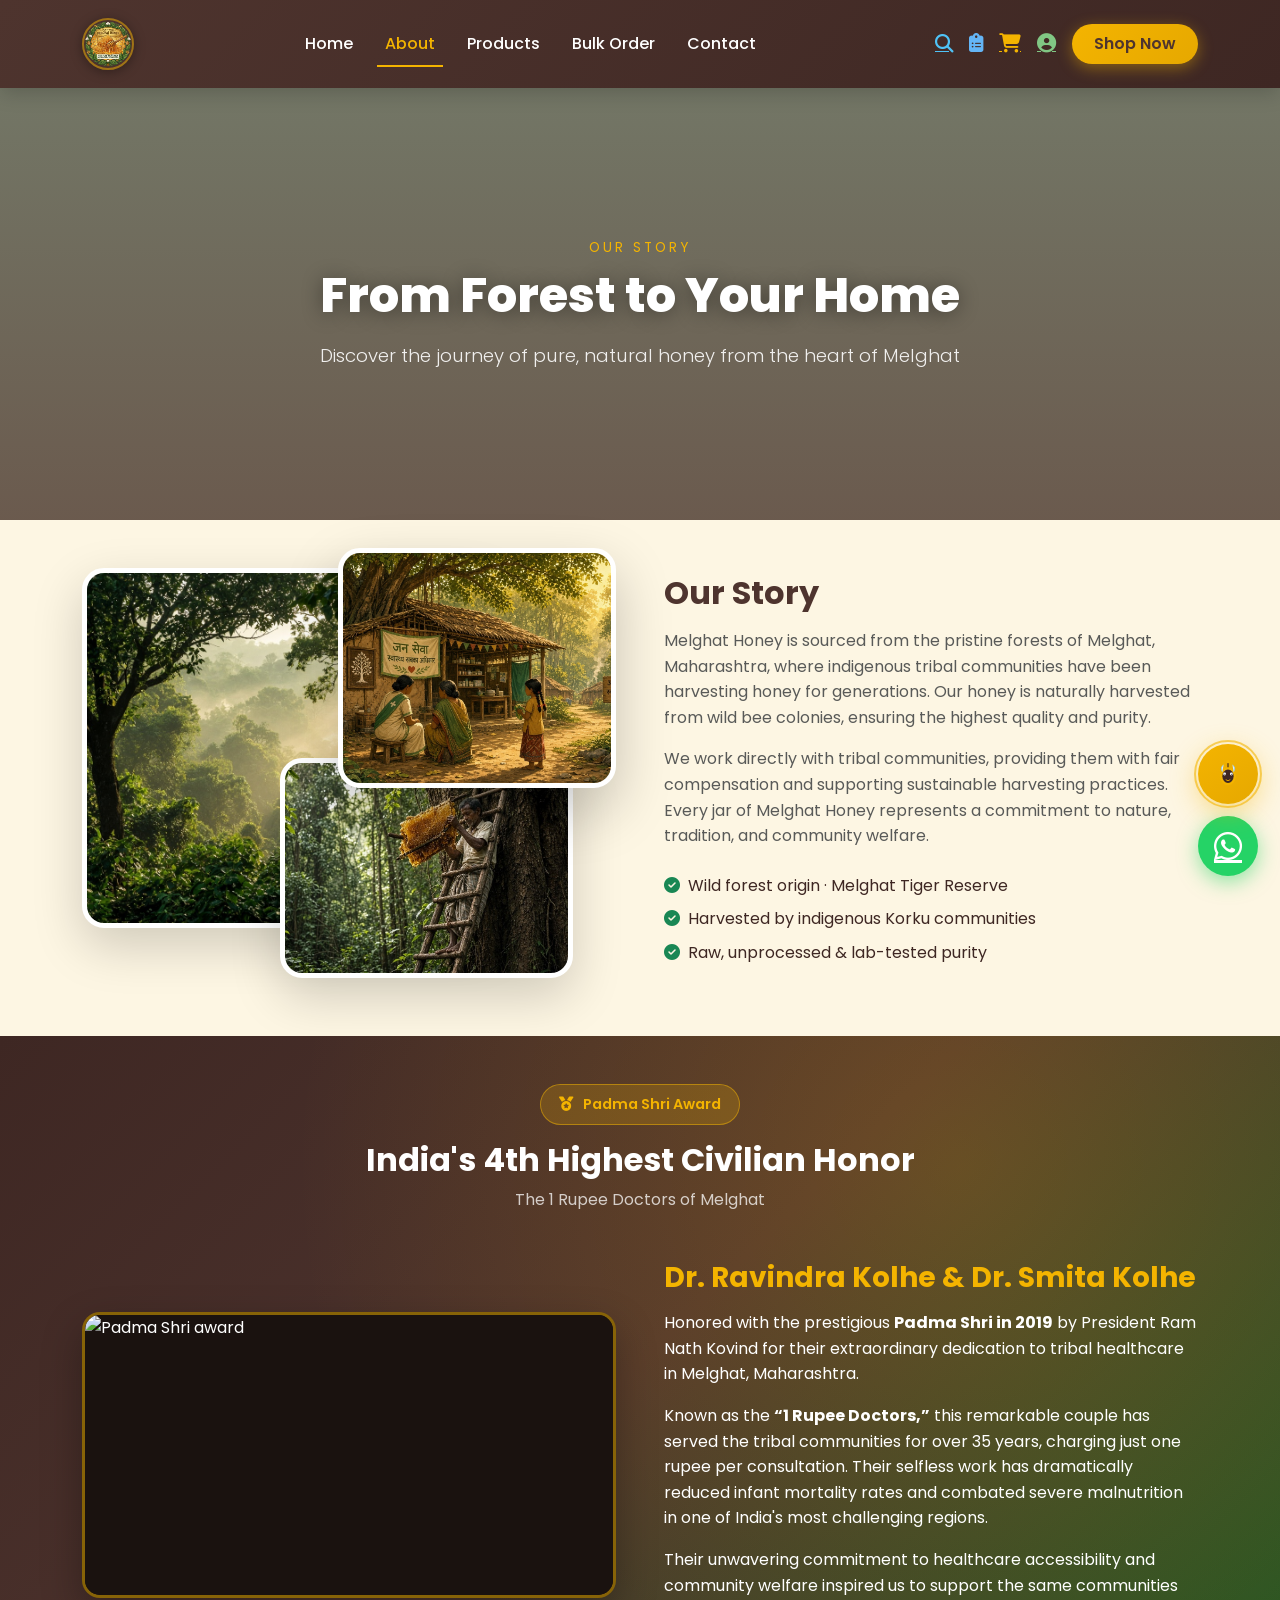
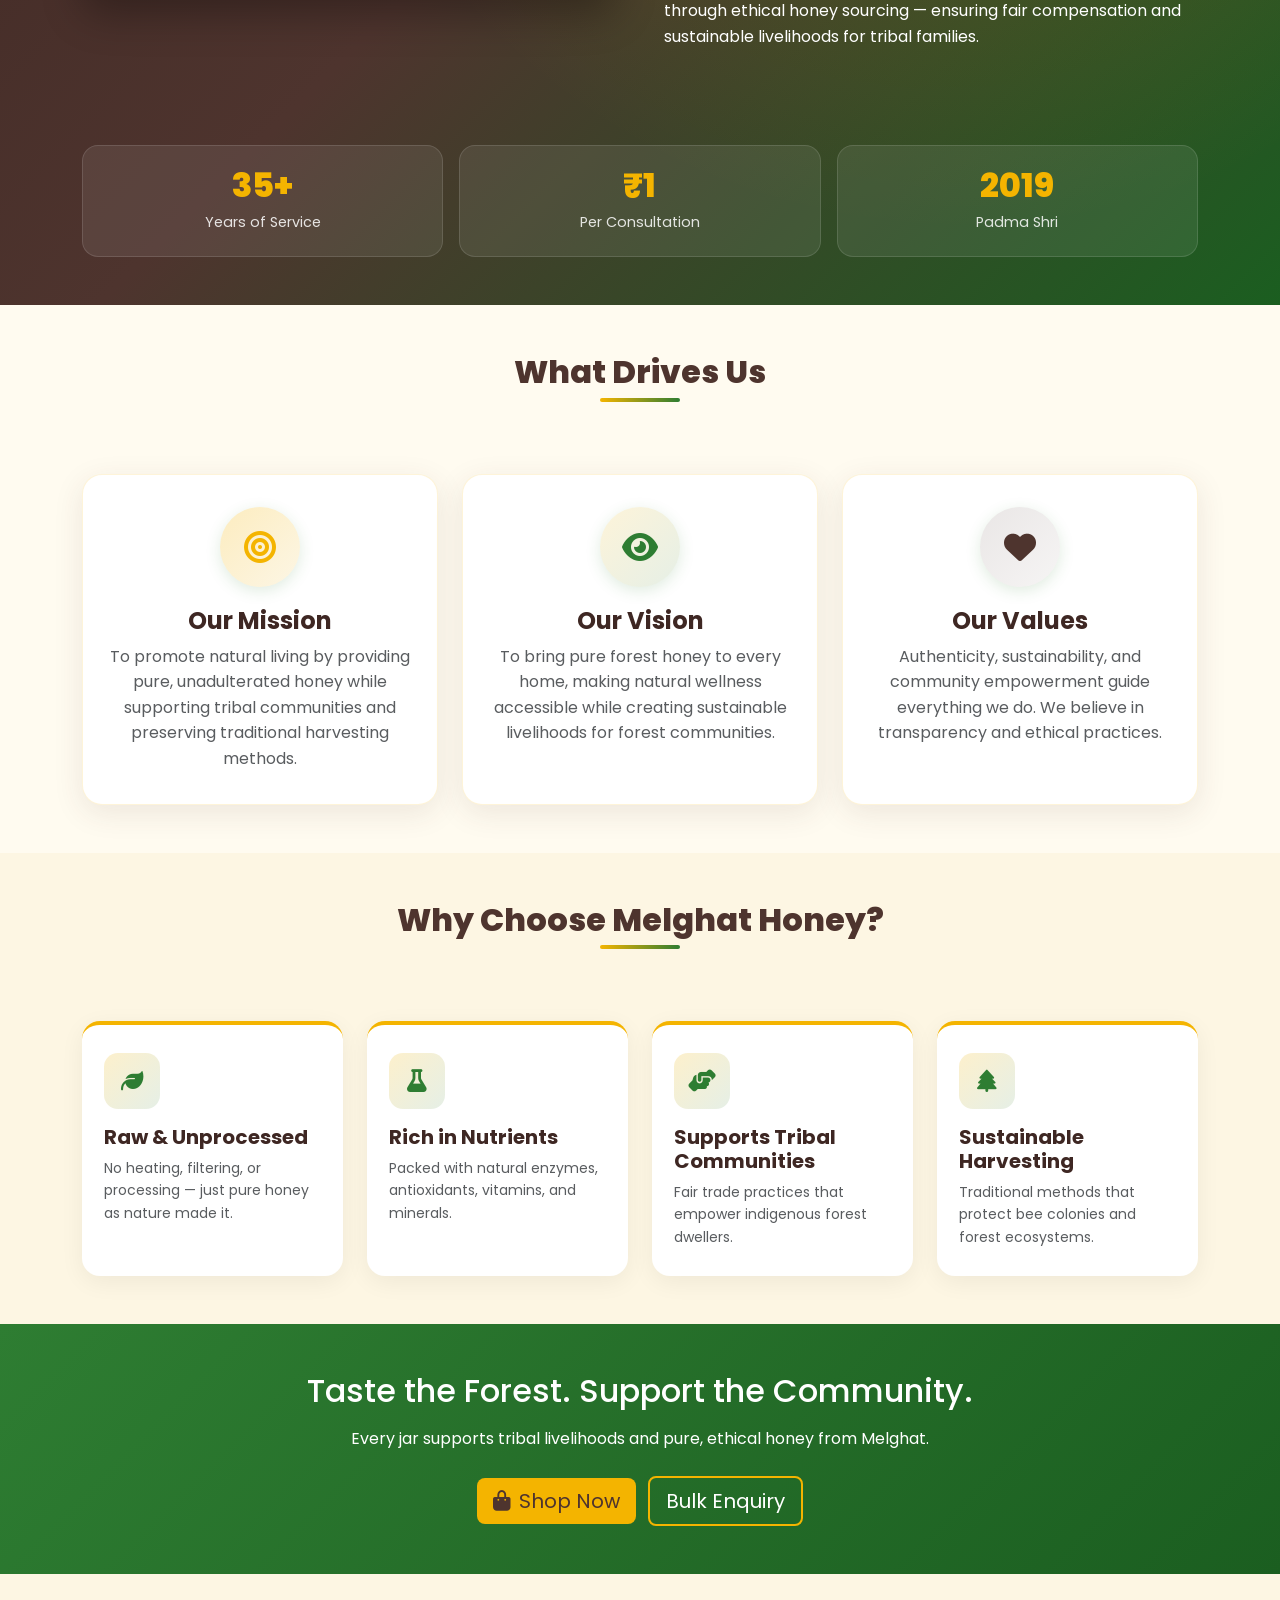
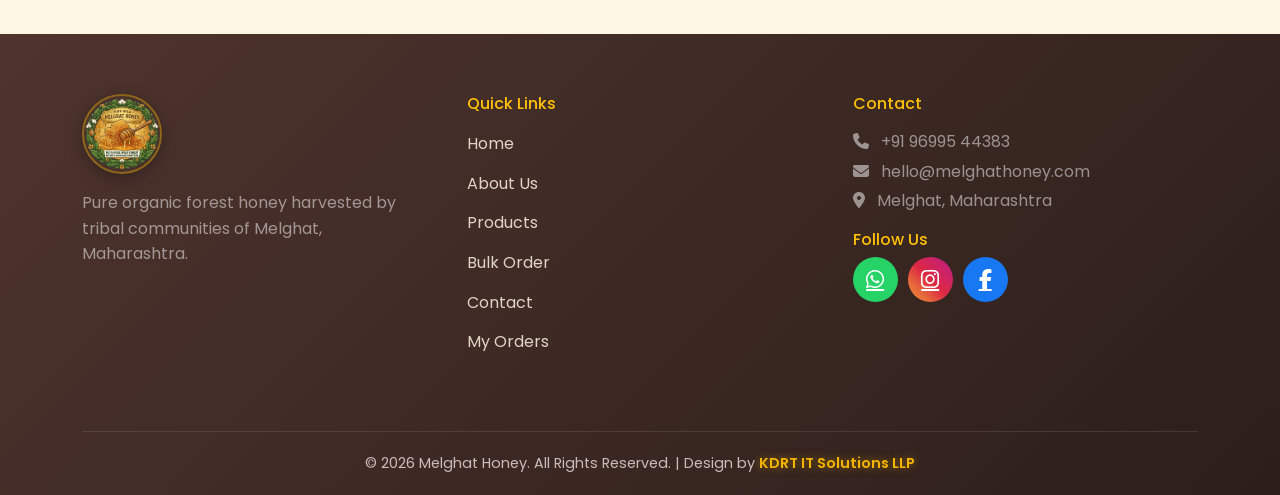
==== commit 1190f71f: "Add oder page" ====
--- a/about.html
+++ b/about.html
@@ -15,13 +15,12 @@
     .story-hero {
       min-height: 48vh;
       background: linear-gradient(rgba(30,40,25,0.62), rgba(50,30,20,0.72)),
-                  url('images/honey-forest-2.jpg') center/cover no-repeat;
+                  url('https://images.unsplash.com/photo-1441974231531-c6227db76b6e?w=1600') center/cover no-repeat;
       display: flex; align-items: center; color: #fff; text-align: center;
     }
     .story-hero h1 { font-weight: 800; font-size: clamp(1.8rem, 4vw, 3rem); text-shadow: 0 2px 20px rgba(0,0,0,0.4); }
     .story-hero .lead { opacity: 0.9; font-size: 1.15rem; max-width: 640px; margin: 0 auto; }
 
-    /* Overlapping two-card layout (one main, one offset up/down) */
     .overlap-wrap {
       position: relative;
       max-width: 560px;
@@ -81,13 +80,66 @@
     }
     .award-photo-card {
       border-radius: 18px; overflow: hidden;
-      border: 4px solid rgba(244,180,0,0.45);
-      box-shadow: 0 20px 50px rgba(0,0,0,0.35);
+      border: 3px solid rgba(244,180,0,0.5);
+      box-shadow: 0 16px 40px rgba(0,0,0,0.3);
+      background: #fff;
+    }
+    .award-photo-card.main-photo {
       background: #1a120f;
     }
     .award-photo-card img {
-      width: 100%; height: auto; display: block; max-height: 380px; object-fit: cover; object-position: center top;
-    }
+      width: 100%;
+      height: auto;
+      display: block;
+      max-height: 400px;
+      object-fit: contain;
+      object-position: center;
+      background: #fff;
+    }
+    .award-photo-card.main-photo img {
+      max-height: 380px;
+      min-height: 260px;
+      background: #1a120f;
+      object-fit: contain;
+    }
+    .award-gallery {
+      display: grid;
+      grid-template-columns: repeat(auto-fit, minmax(200px, 1fr));
+      gap: 18px;
+      margin-top: 32px;
+      max-width: 900px;
+      margin-left: auto;
+      margin-right: auto;
+    }
+    .award-gallery .award-photo-card {
+      max-width: none;
+      background: #fff;
+      padding: 12px;
+      display: flex;
+      align-items: center;
+      justify-content: center;
+      min-height: 180px;
+    }
+    .award-gallery .award-photo-card img {
+      max-height: 200px;
+      width: auto;
+      max-width: 100%;
+      object-fit: contain;
+      background: #fff;
+      min-height: 0;
+    }
+    .award-gallery .award-photo-card.is-logo {
+      min-height: 160px;
+      padding: 20px;
+    }
+    .award-gallery .award-photo-card.is-logo img {
+      max-height: 120px;
+      max-width: 160px;
+    }
+    .award-gallery .award-photo-card.is-doc img {
+      max-height: 240px;
+    }
+
     .stat-box {
       background: rgba(255,255,255,0.08); border: 1px solid rgba(255,255,255,0.12);
       border-radius: 16px; padding: 22px 14px; text-align: center; height: 100%;
@@ -119,25 +171,13 @@
       font-size: 1.4rem; color: var(--forest-green); margin-bottom: 16px;
     }
 
-    /* Product strip cards — product only, no models */
-    .product-strip {
-      display: flex; gap: 18px; justify-content: center; flex-wrap: wrap;
-      padding: 10px 0 20px;
-    }
-    .product-strip-card {
-      width: 200px; height: 220px;
-      border-radius: 20px; overflow: hidden;
-      background: #fff;
-      border: 4px solid #fff;
-      box-shadow: 0 12px 35px rgba(78,52,46,0.14);
-      transition: transform 0.35s, box-shadow 0.35s;
-    }
-    .product-strip-card:hover {
-      transform: translateY(-8px) scale(1.03);
-      box-shadow: 0 18px 45px rgba(78,52,46,0.22);
-    }
-    .product-strip-card img {
-      width: 100%; height: 100%; object-fit: cover; display: block;
+    .cert-logo-row {
+      display: flex; flex-wrap: wrap; gap: 20px; justify-content: center; align-items: center;
+    }
+    .cert-logo-row img {
+      width: 80px; height: 80px; object-fit: contain;
+      background: #fff; border-radius: 14px; padding: 8px;
+      box-shadow: 0 4px 16px rgba(0,0,0,0.08); border: 1px solid #f0e6d0;
     }
 
     @media (max-width: 768px) {
@@ -147,7 +187,7 @@
       .overlap-card.float-up { width: 48%; height: 170px; top: -10px; }
       .overlap-card.float-down { width: 50%; height: 160px; }
       .stat-box .num { font-size: 1.7rem; }
-      .product-strip-card { width: 140px; height: 160px; border-radius: 14px; }
+      .award-photo-card img { max-height: 300px; }
     }
   </style>
 </head>
@@ -185,7 +225,6 @@
     </div>
   </nav>
 
-  <!-- Hero -->
   <section class="story-hero">
     <div class="container fade-in">
       <p class="text-uppercase mb-2" style="letter-spacing:3px;font-size:0.85rem;color:#f4b400">Our Story</p>
@@ -194,20 +233,19 @@
     </div>
   </section>
 
-  <!-- Our Story — overlapping cards (one up, one down) -->
   <section class="py-5">
     <div class="container">
       <div class="row align-items-center g-5">
         <div class="col-lg-6 fade-in">
           <div class="overlap-wrap">
             <div class="overlap-card main">
-              <img src="images/zBdci.jpg" alt="Melghat forest">
+              <img src="images/nature/deu0p.jpg" alt="Melghat forest landscape" id="aboutImgMain">
             </div>
             <div class="overlap-card float-up">
-              <img src="images/Gemini_Generated_Image_l2jwr5l2jwr5l2jw.png" alt="Pure Melghat honey">
+              <img src="images/nature/zBdci.jpg" alt="Pure honey jars" id="aboutImgUp">
             </div>
             <div class="overlap-card float-down">
-              <img src="images/deu0p.jpg" alt="Raw forest honey">
+              <img src="images/nature/D2huo.jpg" alt="Honey dipper and jar" id="aboutImgDown">
             </div>
           </div>
         </div>
@@ -225,7 +263,7 @@
     </div>
   </section>
 
-  <!-- Padma Shri Award -->
+  <!-- Padma Shri / Award section — photos clear, no filenames -->
   <section class="award-section py-5">
     <div class="container position-relative">
       <div class="text-center mb-5 fade-in">
@@ -238,11 +276,12 @@
 
       <div class="row align-items-center g-5">
         <div class="col-lg-6 fade-in">
-          <div class="award-photo-card">
-            <img src="images/award.png" alt="Padma Shri — Dr. Ravindra Kolhe and Dr. Smita Kolhe"
-                 onerror="this.src='images/honey-product-2.jpg'; this.style.objectFit='contain'; this.style.background='#2a1f1a'; this.style.minHeight='280px'">
-          </div>
-          <p class="text-center small mt-3 opacity-75 mb-0">Award ceremony with President Ram Nath Kovind, 2019</p>
+          <div class="award-photo-card main-photo" id="mainAwardCard">
+            <img id="mainAwardImg"
+                 src="https://dmehkoxuczhfhnjinniy.supabase.co/storage/v1/object/public/certificates/1790750542262-n94o7k.jpeg"
+                 alt="Padma Shri award"
+                 onerror="this.onerror=null;this.src='https://images.unsplash.com/photo-1567427017947-545c5f8d16ad?w=900';this.style.minHeight='280px'">
+          </div>
         </div>
         <div class="col-lg-6 fade-in">
           <h3 class="fw-bold mb-3" style="color:#f4b400">Dr. Ravindra Kolhe &amp; Dr. Smita Kolhe</h3>
@@ -252,6 +291,9 @@
         </div>
       </div>
 
+      <!-- Extra award photos from storage (no names shown) -->
+      <div class="award-gallery" id="awardGallery"></div>
+
       <div class="row g-3 mt-5 fade-in">
         <div class="col-md-4">
           <div class="stat-box">
@@ -275,8 +317,15 @@
     </div>
   </section>
 
-  <!-- Mission Vision Values -->
-  <section class="py-5" style="background:var(--light-cream)">
+  <!-- Certificate logos only (icons, no filenames) -->
+  <section class="py-4" id="certLogoSection" style="display:none;background:#faf6ee">
+    <div class="container text-center">
+      <h5 class="fw-bold mb-3" style="color:var(--dark-brown)">Certifications</h5>
+      <div class="cert-logo-row" id="certLogoRow"></div>
+    </div>
+  </section>
+
+  <section class="py-5" style="background:var(--light-cream,#f5f0e8)">
     <div class="container">
       <div class="section-title fade-in">
         <h2>What Drives Us</h2>
@@ -307,7 +356,6 @@
     </div>
   </section>
 
-  <!-- Why Choose -->
   <section class="py-5">
     <div class="container">
       <div class="section-title fade-in">
@@ -346,7 +394,6 @@
     </div>
   </section>
 
-  <!-- CTA -->
   <section class="py-5" style="background:linear-gradient(135deg,#2e7d32,#1b5e20);color:#fff">
     <div class="container text-center fade-in">
       <h2 class="mb-3">Taste the Forest. Support the Community.</h2>
@@ -410,8 +457,85 @@
   <script src="js/supabase-config.js"></script>
   <script src="js/products.js"></script>
   <script src="js/cart.js"></script>
+  <script src="js/config.local.js" onerror="window.MELGHAT_CONFIG=window.MELGHAT_CONFIG||{}"></script>
   <script src="js/chatbot.js"></script>
   <script src="js/auth-ui.js"></script>
   <script src="js/main.js"></script>
+  <script>
+    document.addEventListener("DOMContentLoaded", async () => {
+      try {
+        if (typeof fetchCertificateImages !== "function") return;
+        const certs = await fetchCertificateImages();
+        if (!certs || !certs.length) return;
+
+        const split = typeof splitCertificateAssets === "function"
+          ? splitCertificateAssets(certs)
+          : { logos: [], awards: certs };
+
+        // Classify: ceremony photo vs document vs logo
+        const all = certs.slice();
+        const isLogo = (c) => /fssai|agmark|logo|seal|badge|iso|organic|mark/i.test((c.name||"")+" "+(c.path||""));
+        const isDoc = (c) => /cert|award|document|pdf|national|excellence|padma/i.test((c.name||"")+" "+(c.path||"")) && !isLogo(c);
+        const logos = all.filter(isLogo);
+        const docs = all.filter(c => isDoc(c) && !isLogo(c));
+        const photos = all.filter(c => !isLogo(c) && !isDoc(c));
+        // Prefer large ceremony-style images for main
+        const mainPool = photos.length ? photos : (docs.length ? docs : all);
+        const main = document.getElementById("mainAwardImg");
+        if (main && mainPool[0]) {
+          main.src = mainPool[0].url;
+          main.alt = "Padma Shri award ceremony";
+          main.style.objectFit = "contain";
+        }
+        // Gallery: remaining photos + docs + logos — white cards, full image visible, no names
+        const gallery = document.getElementById("awardGallery");
+        if (gallery) {
+          const rest = [];
+          mainPool.slice(1).forEach(c => rest.push({...c, kind: "photo"}));
+          docs.filter(c => c.url !== (mainPool[0] && mainPool[0].url)).forEach(c => rest.push({...c, kind: "doc"}));
+          logos.forEach(c => rest.push({...c, kind: "logo"}));
+          // If only one item was used as main, still show logos/docs
+          if (!rest.length) {
+            all.filter(c => c.url !== (mainPool[0] && mainPool[0].url)).forEach(c => {
+              rest.push({...c, kind: isLogo(c) ? "logo" : (isDoc(c) ? "doc" : "photo")});
+            });
+          }
+          gallery.innerHTML = rest.slice(0, 6).map(c => `
+            <div class="award-photo-card ${c.kind === "logo" ? "is-logo" : ""} ${c.kind === "doc" ? "is-doc" : ""}">
+              <img src="${c.url}" alt="" loading="lazy"
+                   onerror="this.parentElement.style.display='none'">
+            </div>`).join("");
+        }
+        // Hide separate cert logo section if gallery already has logos
+        const sec = document.getElementById("certLogoSection");
+        if (sec) sec.style.display = "none";
+      } catch (e) { console.warn(e); }
+    });
+  </script>
+
+  <!-- <script>
+    // Story collage: use marketing/product honey images when available
+    document.addEventListener("DOMContentLoaded", async () => {
+      try {
+        let urls = [];
+        if (typeof fetchMarketingImages === "function") {
+          const m = await fetchMarketingImages();
+          urls = (m || []).map(x => x.url).filter(Boolean);
+        }
+        if (urls.length < 3 && typeof fetchProductBucketImages === "function") {
+          const pr = await fetchProductBucketImages();
+          urls = urls.concat((pr || []).map(x => x.url).filter(Boolean));
+        }
+        urls = [...new Set(urls)];
+        const main = document.getElementById("aboutImgMain");
+        const up = document.getElementById("aboutImgUp");
+        const down = document.getElementById("aboutImgDown");
+        if (urls[0] && main) main.src = urls[0];
+        if (urls[1] && up) up.src = urls[1];
+        if (urls[2] && down) down.src = urls[2];
+      } catch (e) {}
+    });
+  </script> -->
+
 </body>
 </html>
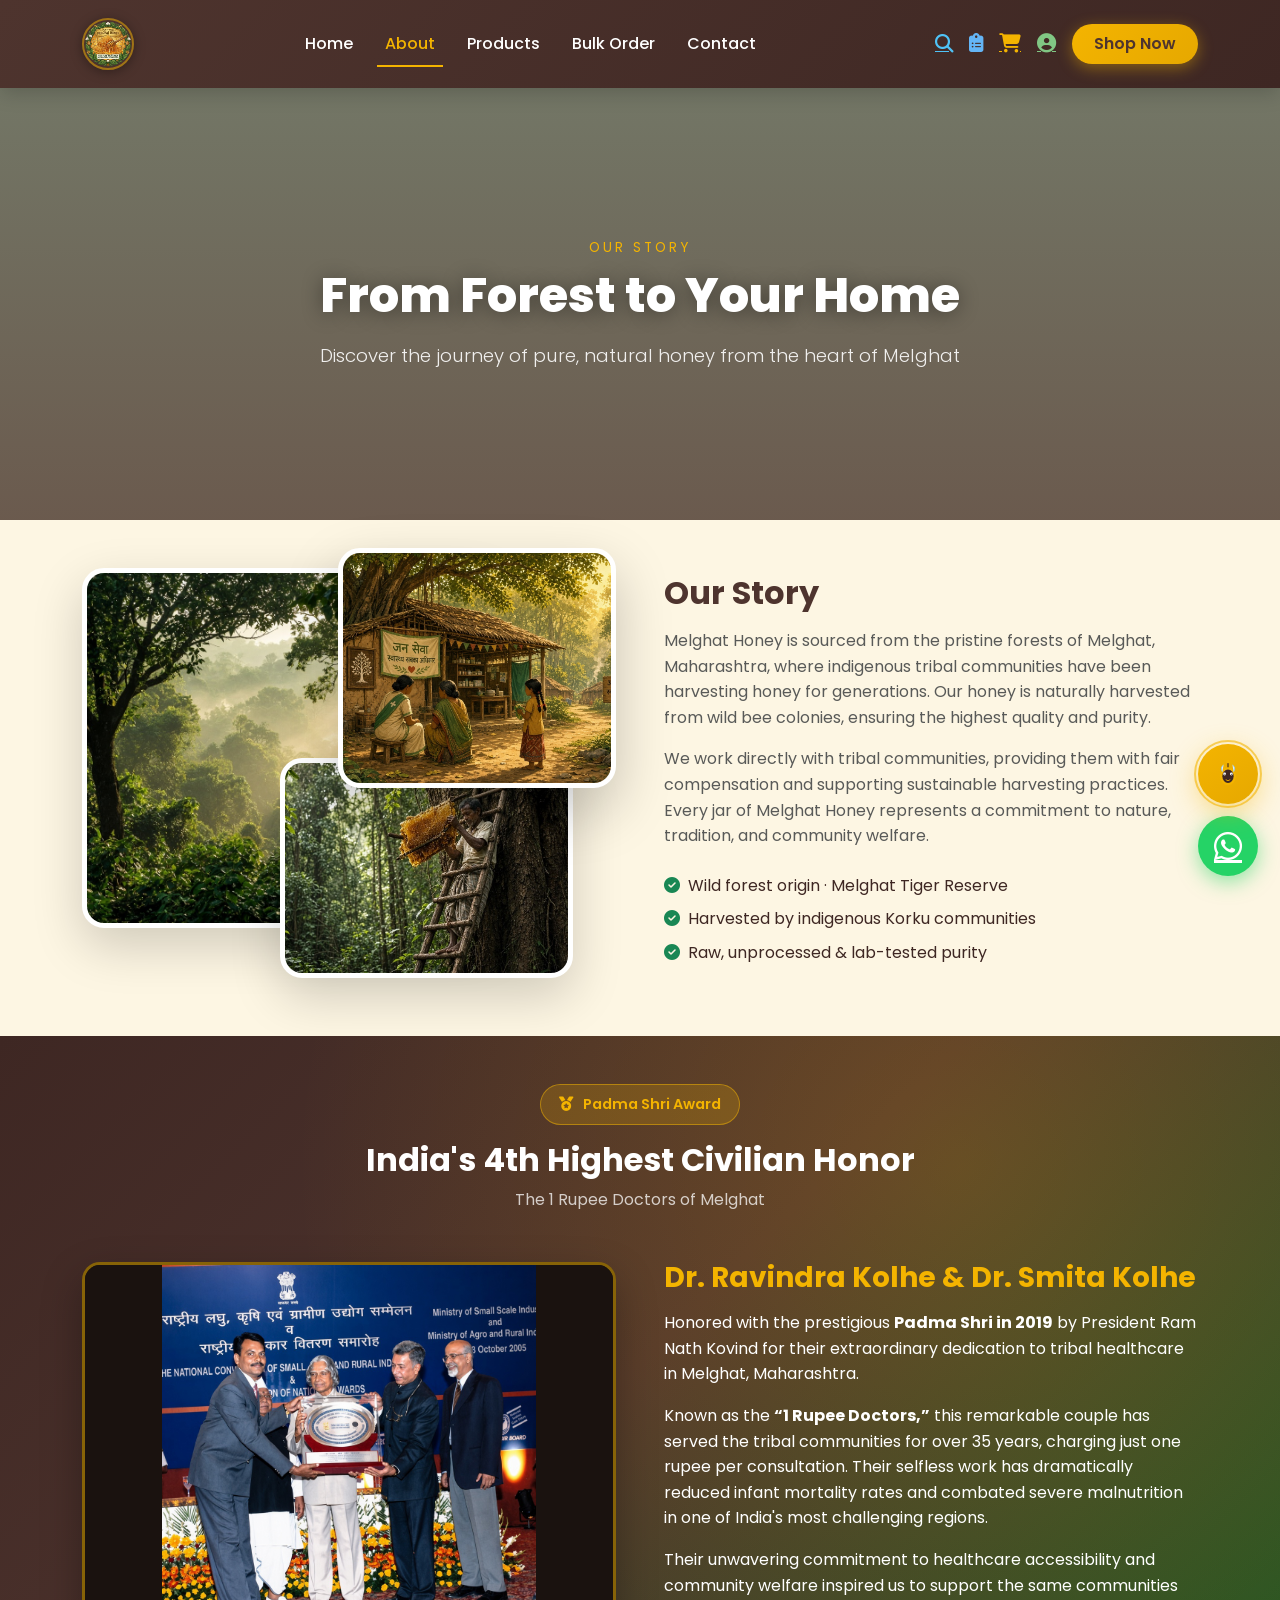
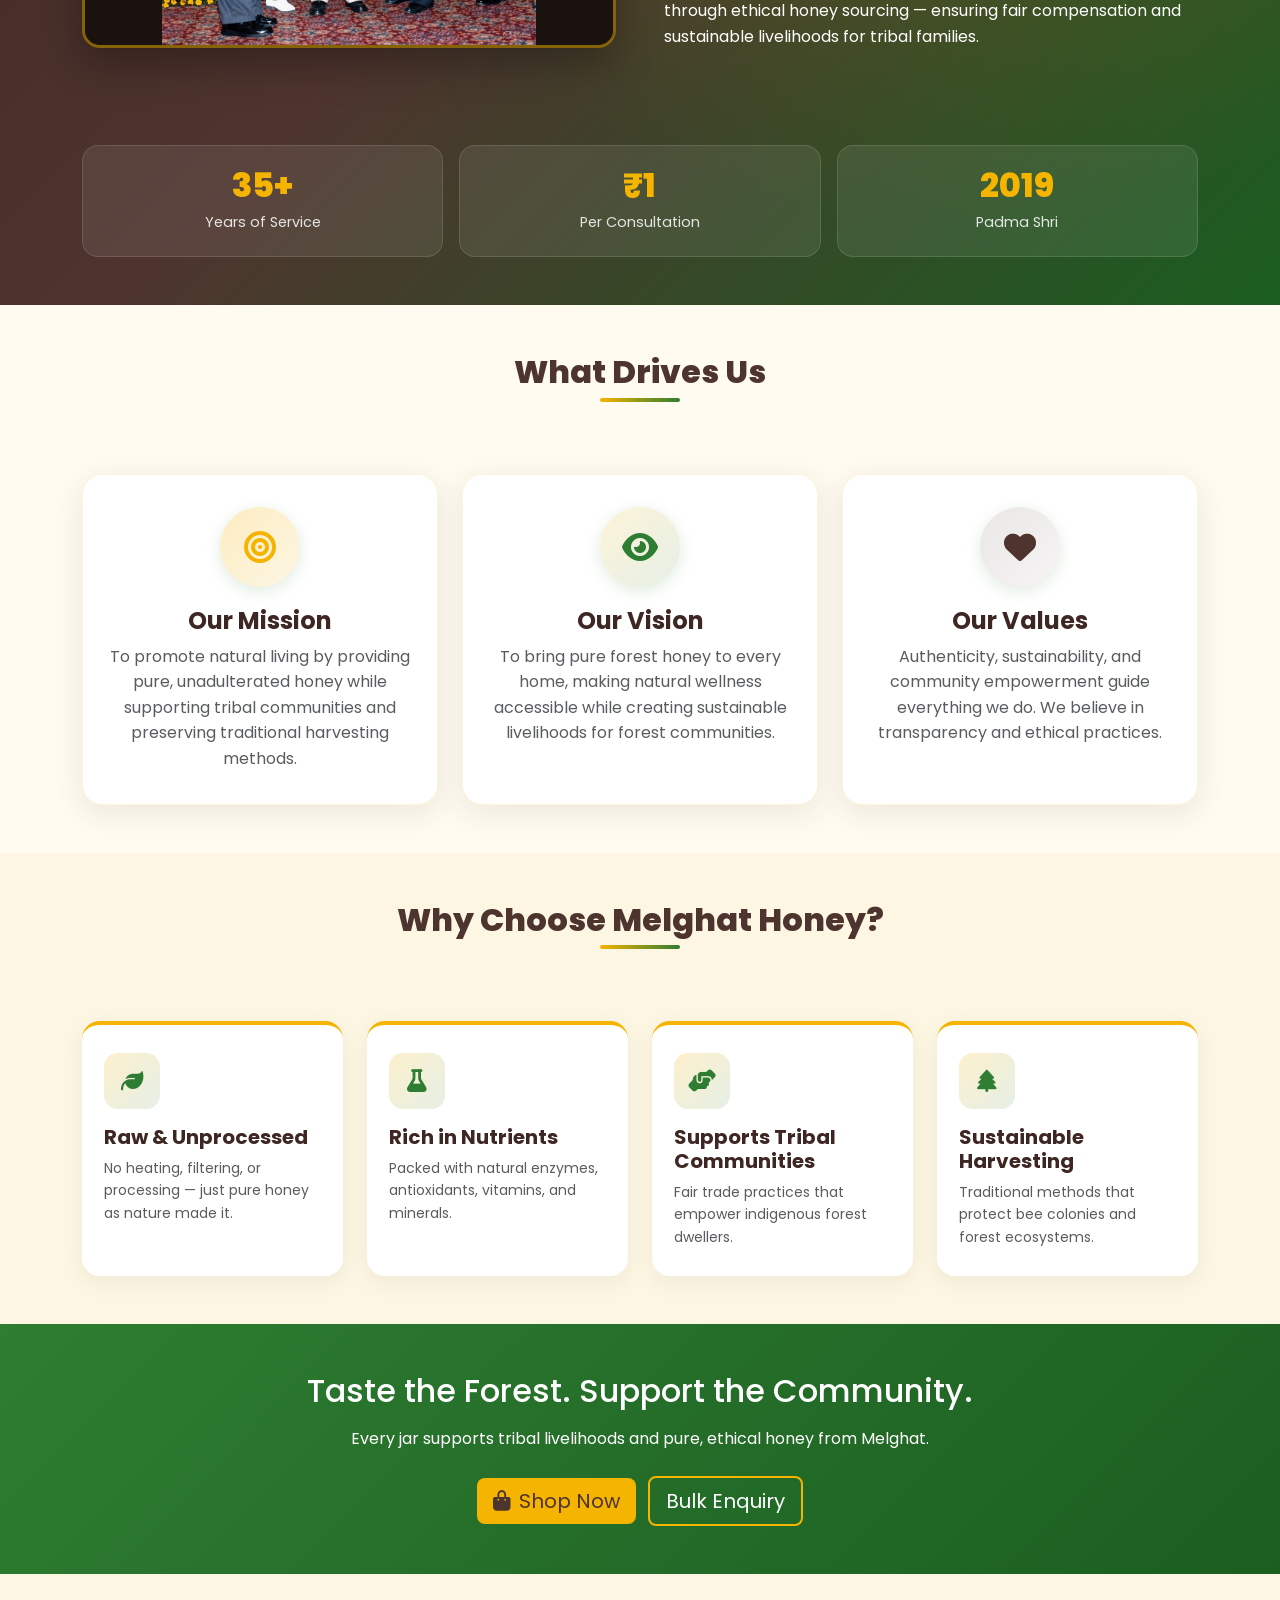
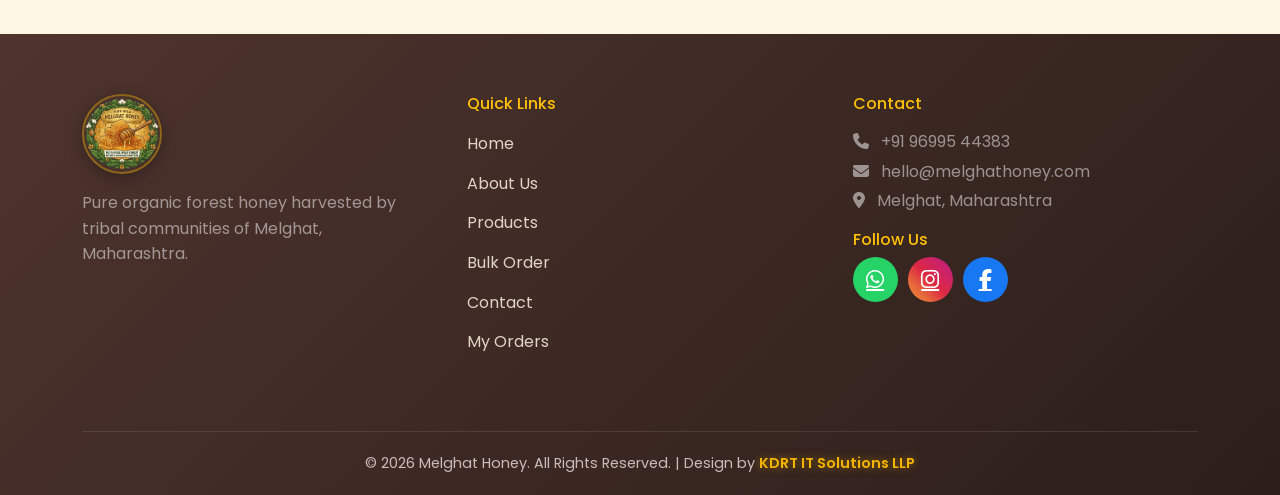
==== commit da6c6ee1: "Add oder page" ====
--- a/about.html
+++ b/about.html
@@ -263,7 +263,7 @@
     </div>
   </section>
 
-  <!-- Padma Shri / Award section — photos clear, no filenames -->
+  <!-- Padma Shri / Award + Certificates + Licences -->
   <section class="award-section py-5">
     <div class="container position-relative">
       <div class="text-center mb-5 fade-in">
@@ -278,7 +278,7 @@
         <div class="col-lg-6 fade-in">
           <div class="award-photo-card main-photo" id="mainAwardCard">
             <img id="mainAwardImg"
-                 src="https://dmehkoxuczhfhnjinniy.supabase.co/storage/v1/object/public/certificates/1790750542262-n94o7k.jpeg"
+                 src="images/awards/melghat_Award.jpg.jpeg"
                  alt="Padma Shri award"
                  onerror="this.onerror=null;this.src='https://images.unsplash.com/photo-1567427017947-545c5f8d16ad?w=900';this.style.minHeight='280px'">
           </div>
@@ -291,7 +291,7 @@
         </div>
       </div>
 
-      <!-- Extra award photos from storage (no names shown) -->
+      <!-- Gallery: awards + certificates + licences (no filenames shown) -->
       <div class="award-gallery" id="awardGallery"></div>
 
       <div class="row g-3 mt-5 fade-in">
@@ -317,10 +317,10 @@
     </div>
   </section>
 
-  <!-- Certificate logos only (icons, no filenames) -->
+  <!-- Certificate / Licence logos section (shown if logos exist) -->
   <section class="py-4" id="certLogoSection" style="display:none;background:#faf6ee">
     <div class="container text-center">
-      <h5 class="fw-bold mb-3" style="color:var(--dark-brown)">Certifications</h5>
+      <h5 class="fw-bold mb-3" style="color:var(--dark-brown)">Certifications &amp; Licences</h5>
       <div class="cert-logo-row" id="certLogoRow"></div>
     </div>
   </section>
@@ -461,81 +461,40 @@
   <script src="js/chatbot.js"></script>
   <script src="js/auth-ui.js"></script>
   <script src="js/main.js"></script>
-  <script>
-    document.addEventListener("DOMContentLoaded", async () => {
-      try {
-        if (typeof fetchCertificateImages !== "function") return;
-        const certs = await fetchCertificateImages();
-        if (!certs || !certs.length) return;
-
-        const split = typeof splitCertificateAssets === "function"
-          ? splitCertificateAssets(certs)
-          : { logos: [], awards: certs };
-
-        // Classify: ceremony photo vs document vs logo
-        const all = certs.slice();
-        const isLogo = (c) => /fssai|agmark|logo|seal|badge|iso|organic|mark/i.test((c.name||"")+" "+(c.path||""));
-        const isDoc = (c) => /cert|award|document|pdf|national|excellence|padma/i.test((c.name||"")+" "+(c.path||"")) && !isLogo(c);
-        const logos = all.filter(isLogo);
-        const docs = all.filter(c => isDoc(c) && !isLogo(c));
-        const photos = all.filter(c => !isLogo(c) && !isDoc(c));
-        // Prefer large ceremony-style images for main
-        const mainPool = photos.length ? photos : (docs.length ? docs : all);
-        const main = document.getElementById("mainAwardImg");
-        if (main && mainPool[0]) {
-          main.src = mainPool[0].url;
-          main.alt = "Padma Shri award ceremony";
-          main.style.objectFit = "contain";
-        }
-        // Gallery: remaining photos + docs + logos — white cards, full image visible, no names
-        const gallery = document.getElementById("awardGallery");
-        if (gallery) {
-          const rest = [];
-          mainPool.slice(1).forEach(c => rest.push({...c, kind: "photo"}));
-          docs.filter(c => c.url !== (mainPool[0] && mainPool[0].url)).forEach(c => rest.push({...c, kind: "doc"}));
-          logos.forEach(c => rest.push({...c, kind: "logo"}));
-          // If only one item was used as main, still show logos/docs
-          if (!rest.length) {
-            all.filter(c => c.url !== (mainPool[0] && mainPool[0].url)).forEach(c => {
-              rest.push({...c, kind: isLogo(c) ? "logo" : (isDoc(c) ? "doc" : "photo")});
-            });
-          }
-          gallery.innerHTML = rest.slice(0, 6).map(c => `
-            <div class="award-photo-card ${c.kind === "logo" ? "is-logo" : ""} ${c.kind === "doc" ? "is-doc" : ""}">
-              <img src="${c.url}" alt="" loading="lazy"
-                   onerror="this.parentElement.style.display='none'">
-            </div>`).join("");
-        }
-        // Hide separate cert logo section if gallery already has logos
-        const sec = document.getElementById("certLogoSection");
-        if (sec) sec.style.display = "none";
-      } catch (e) { console.warn(e); }
-    });
-  </script>
-
-  <!-- <script>
-    // Story collage: use marketing/product honey images when available
-    document.addEventListener("DOMContentLoaded", async () => {
-      try {
-        let urls = [];
-        if (typeof fetchMarketingImages === "function") {
-          const m = await fetchMarketingImages();
-          urls = (m || []).map(x => x.url).filter(Boolean);
-        }
-        if (urls.length < 3 && typeof fetchProductBucketImages === "function") {
-          const pr = await fetchProductBucketImages();
-          urls = urls.concat((pr || []).map(x => x.url).filter(Boolean));
-        }
-        urls = [...new Set(urls)];
-        const main = document.getElementById("aboutImgMain");
-        const up = document.getElementById("aboutImgUp");
-        const down = document.getElementById("aboutImgDown");
-        if (urls[0] && main) main.src = urls[0];
-        if (urls[1] && up) up.src = urls[1];
-        if (urls[2] && down) down.src = urls[2];
-      } catch (e) {}
-    });
-  </script> -->
-
+ <script>
+  document.addEventListener("DOMContentLoaded", () => {
+    // Keep the main Padma Shri award image as-is (do NOT overwrite it)
+    // Main image is already set in HTML: images/awards/melghat_Award.jpg.jpeg
+
+    // The 3 certificate / licence / logo images from the bucket
+    const CERT_BASE = "https://dmehkoxuczhfhnjinniy.supabase.co/storage/v1/object/public/certificates/";
+
+    const galleryImages = [
+      {
+        url: CERT_BASE + "1790752317368-s3j1oz.jpg",
+        kind: "doc"   // certificate / licence
+      },
+      {
+        url: CERT_BASE + "1790752579681-xd75u7.png",
+        kind: "logo"
+      },
+      {
+        url: CERT_BASE + "1790752795628-1d5bps.png",
+        kind: "logo"
+      }
+    ];
+
+    // Show only these 3 images in the gallery below the main award
+    const gallery = document.getElementById("awardGallery");
+    if (gallery) {
+      gallery.innerHTML = galleryImages.map(c => `
+        <div class="award-photo-card ${c.kind === "logo" ? "is-logo" : "is-doc"}">
+          <img src="${c.url}" alt="" loading="lazy"
+               onerror="this.parentElement.style.display='none'">
+        </div>
+      `).join("");
+    }
+  });
+</script>
 </body>
-</html>
+</html>
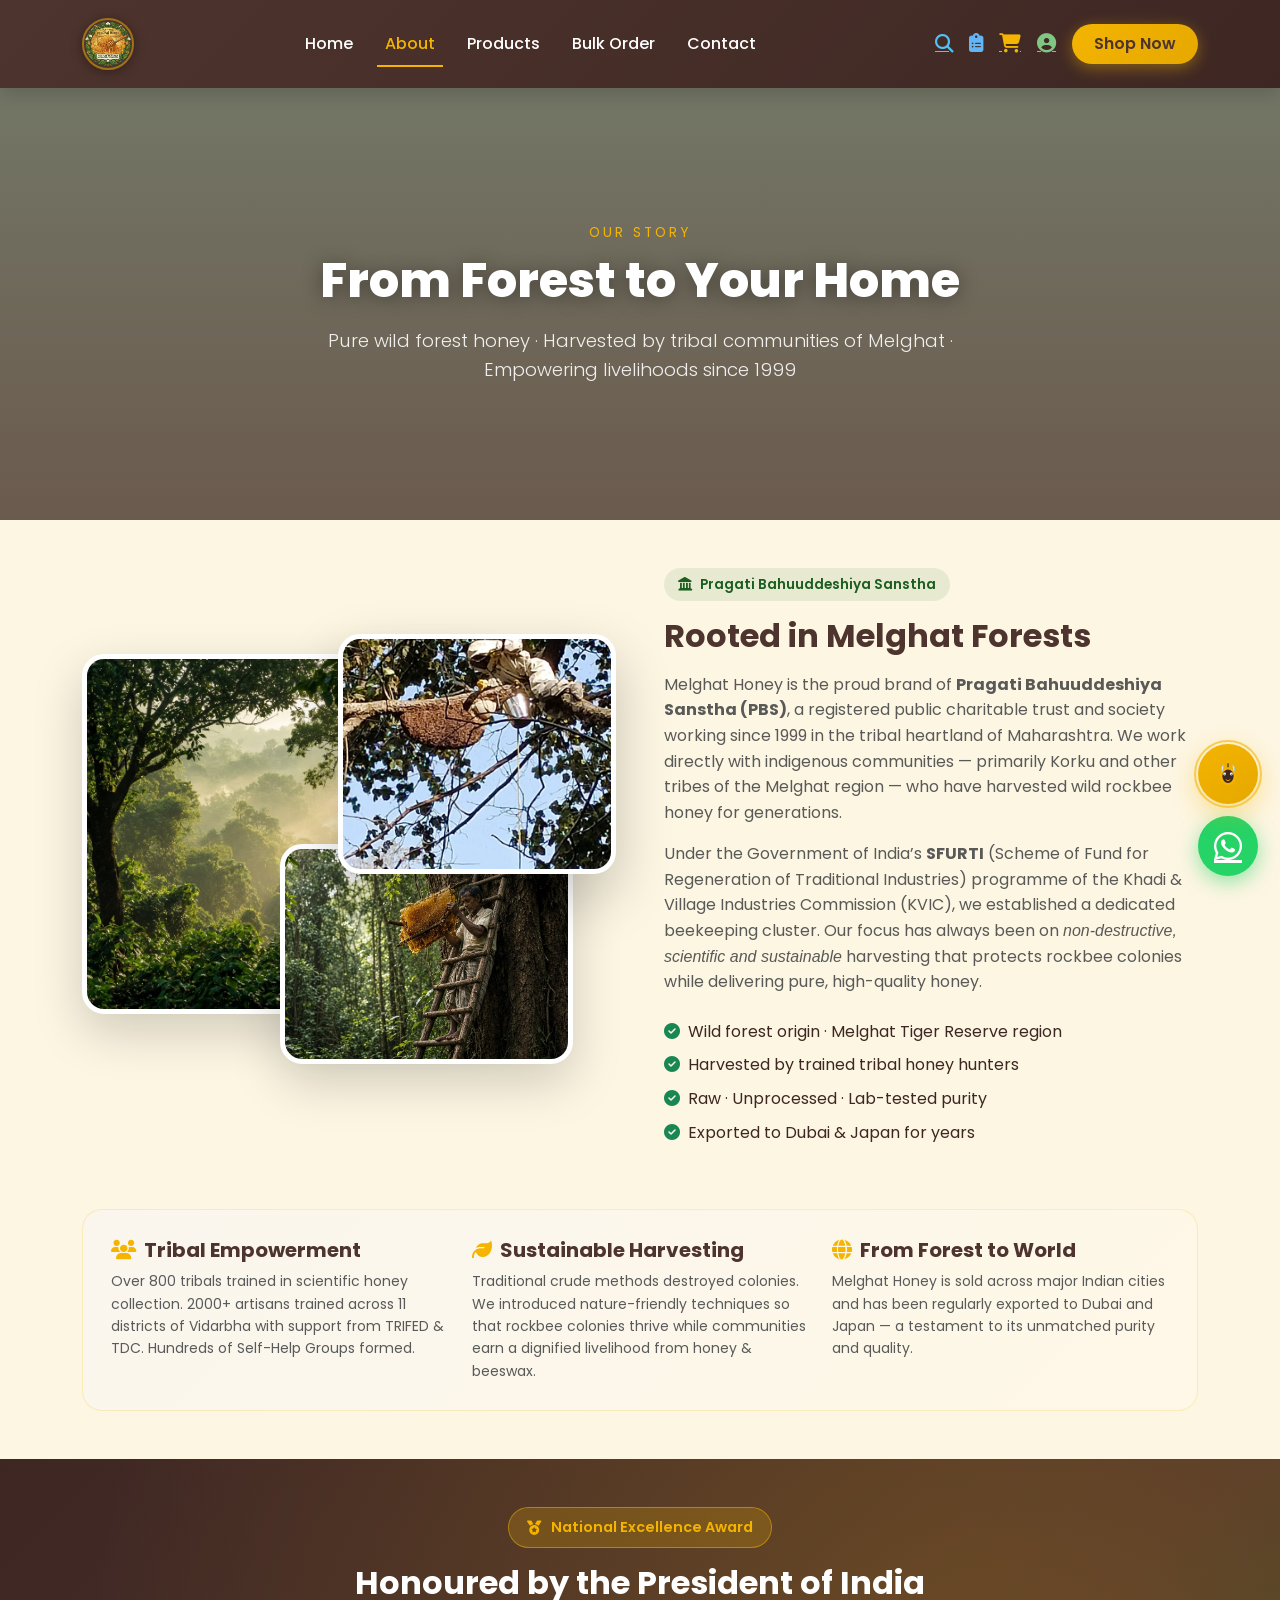
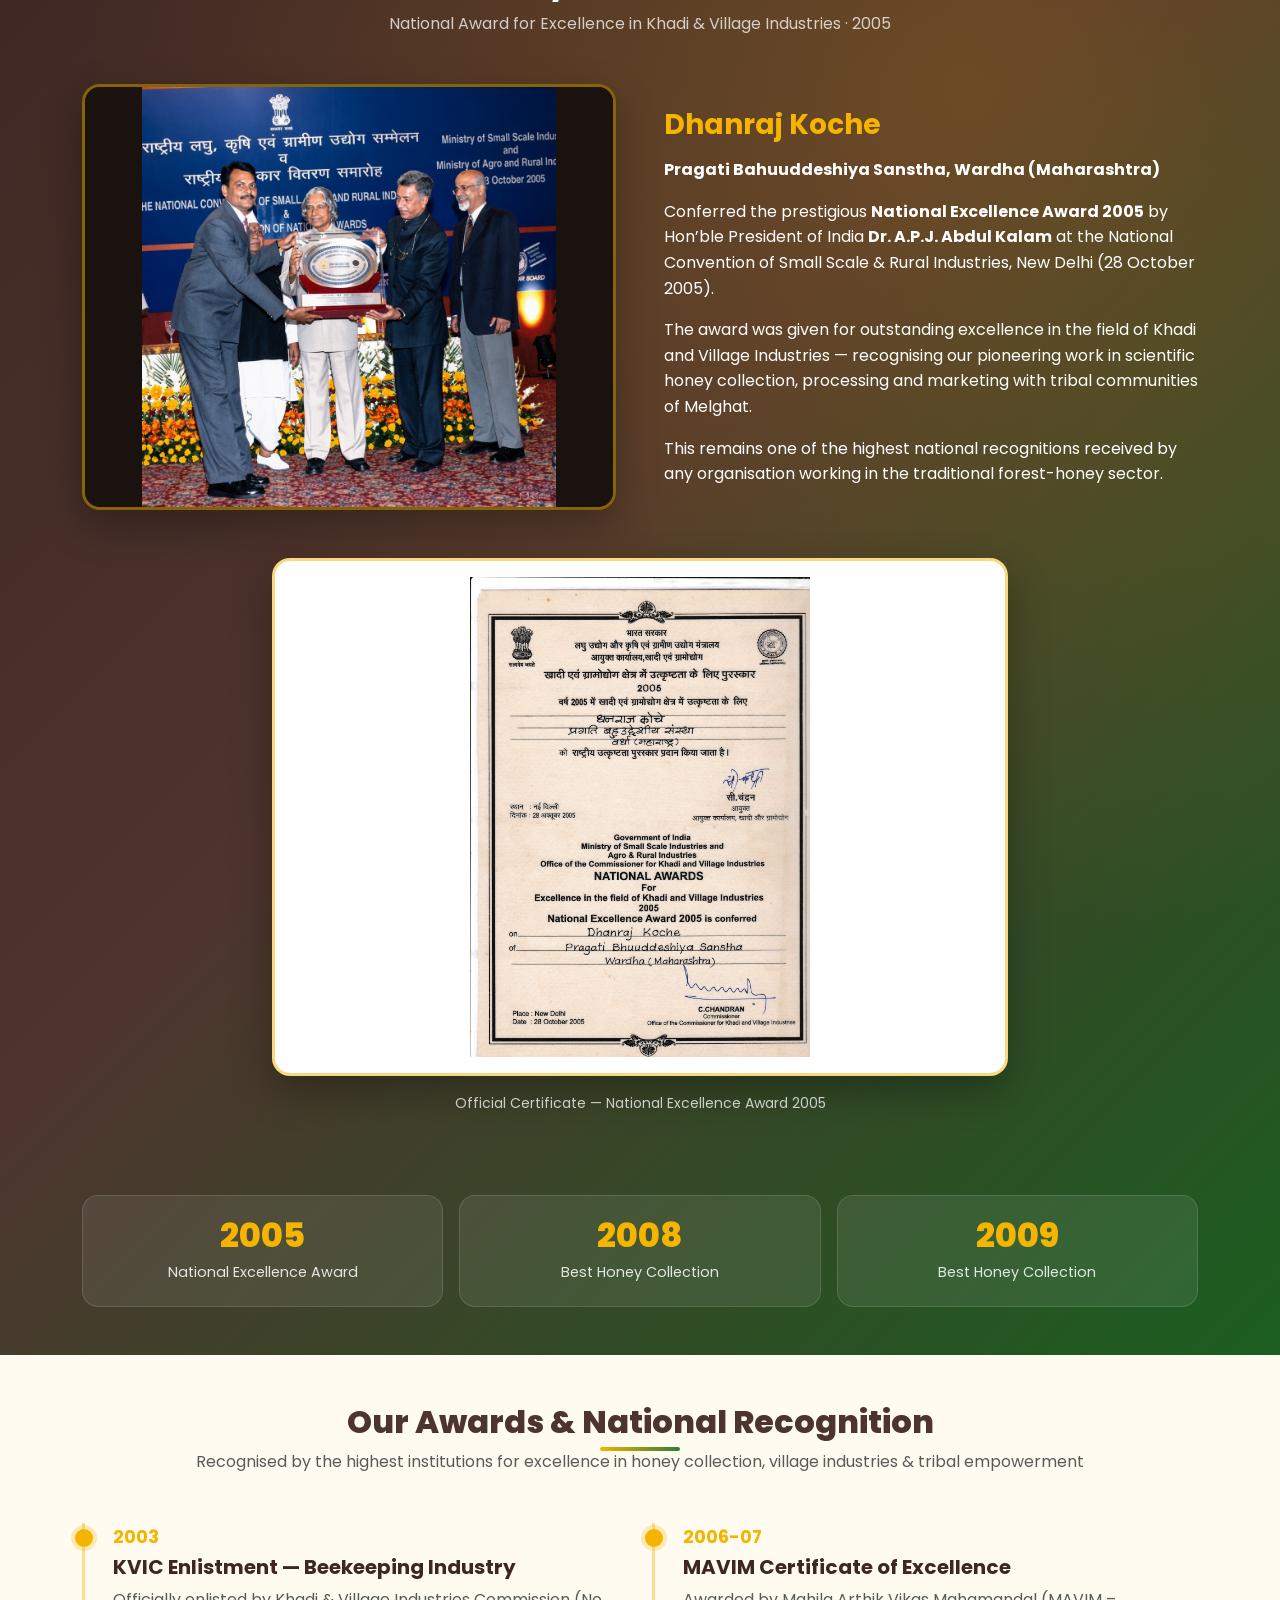
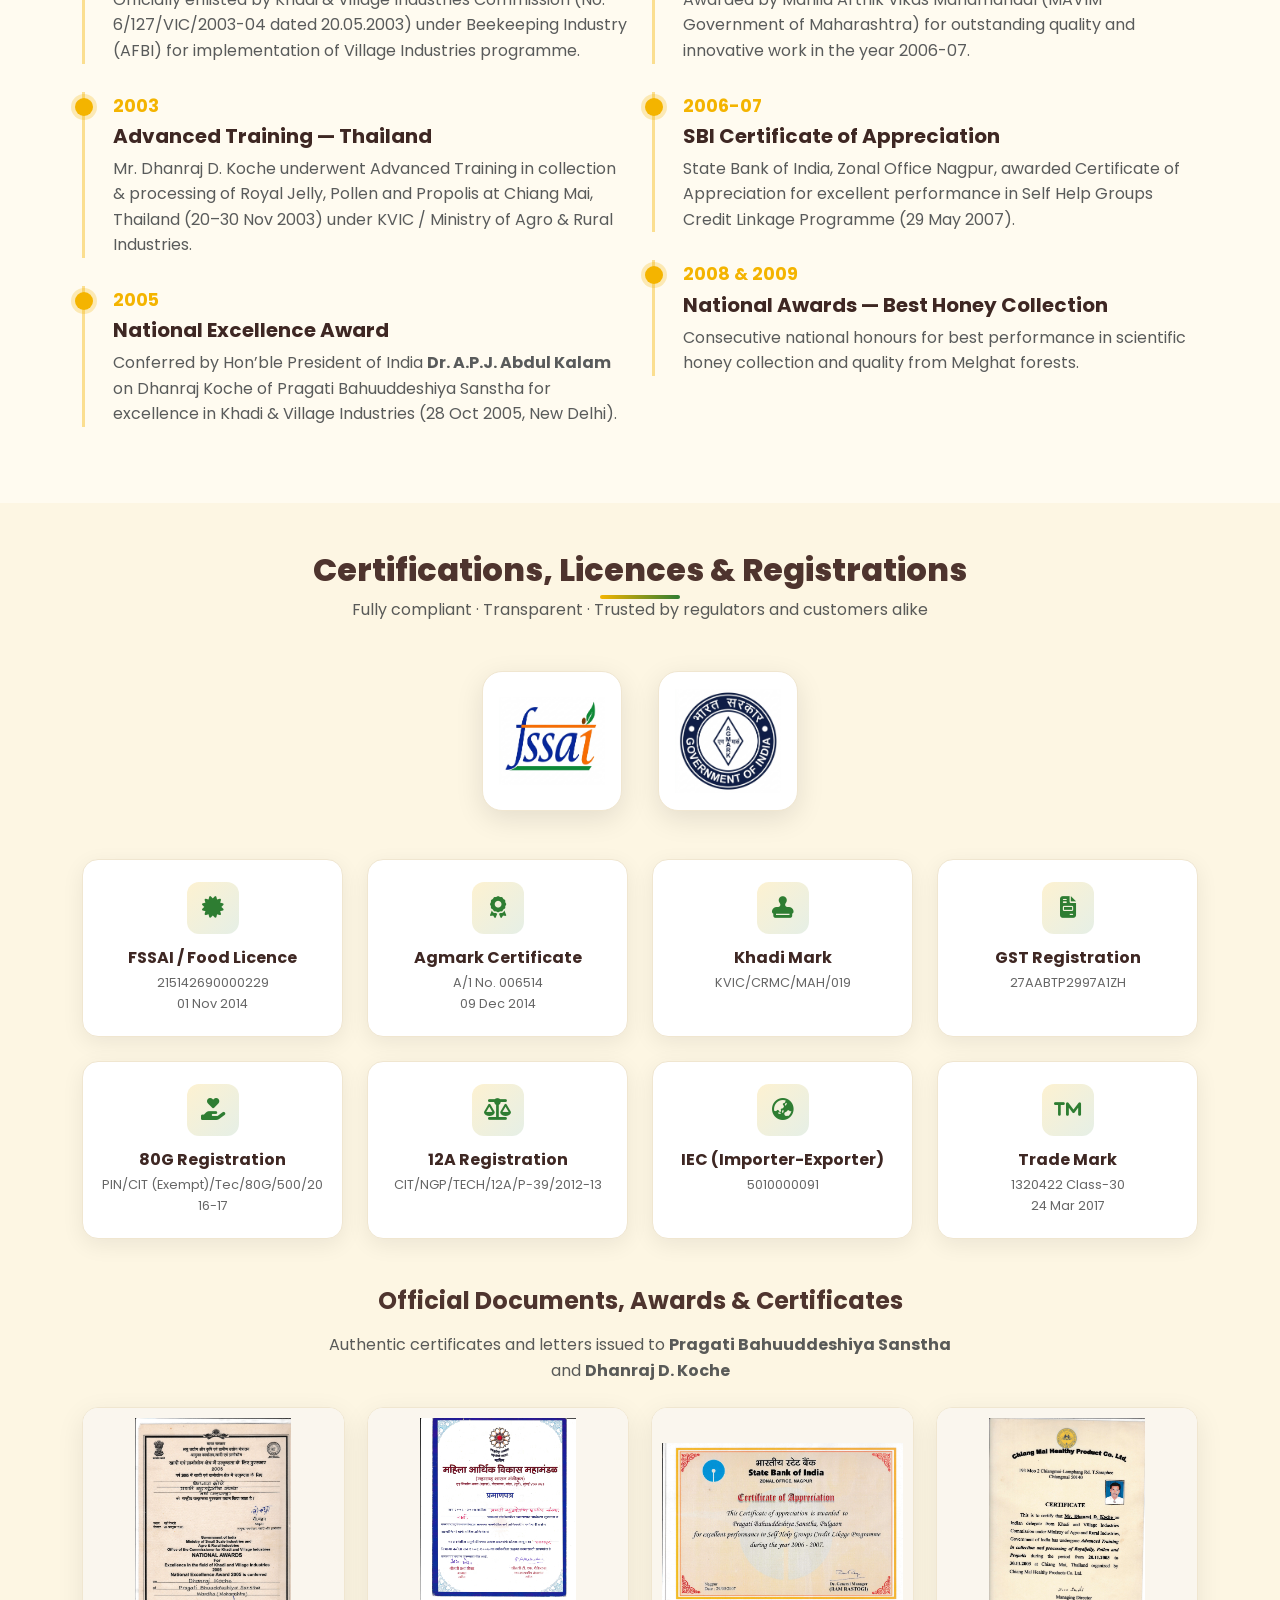
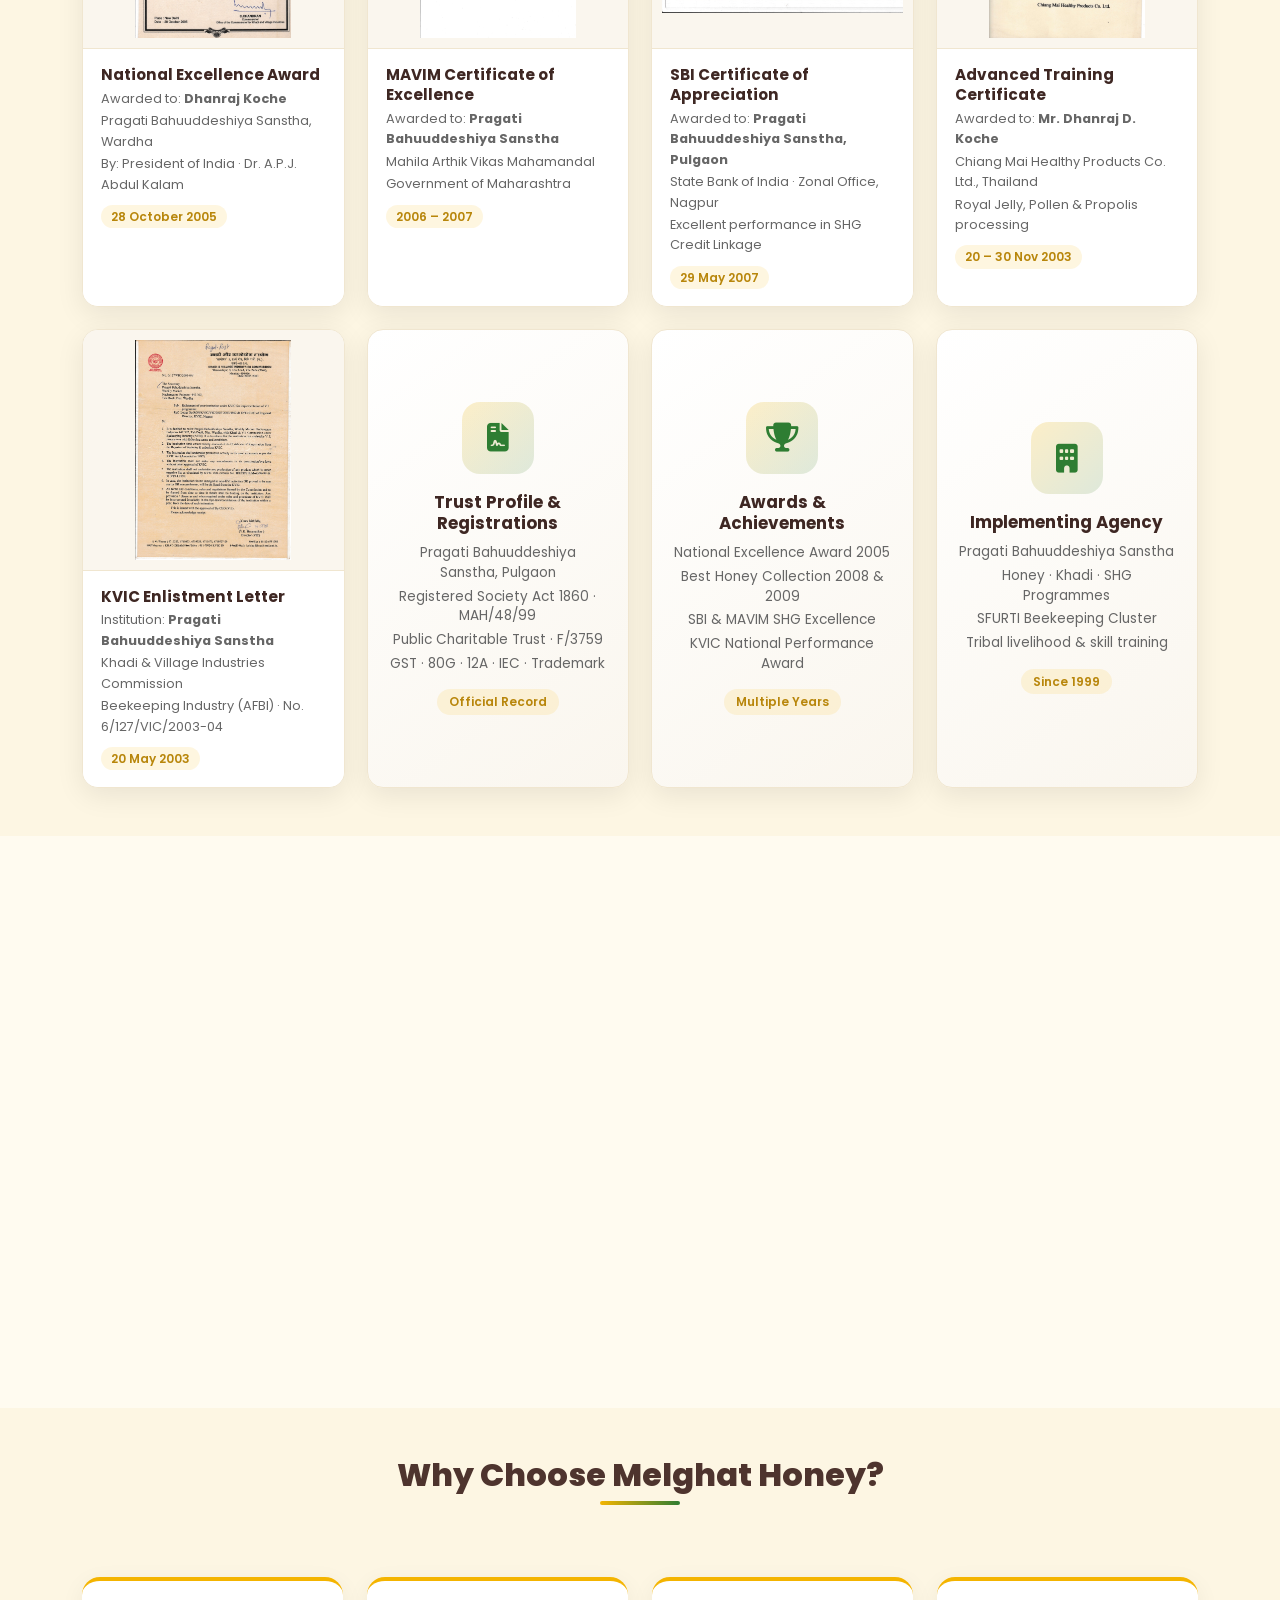
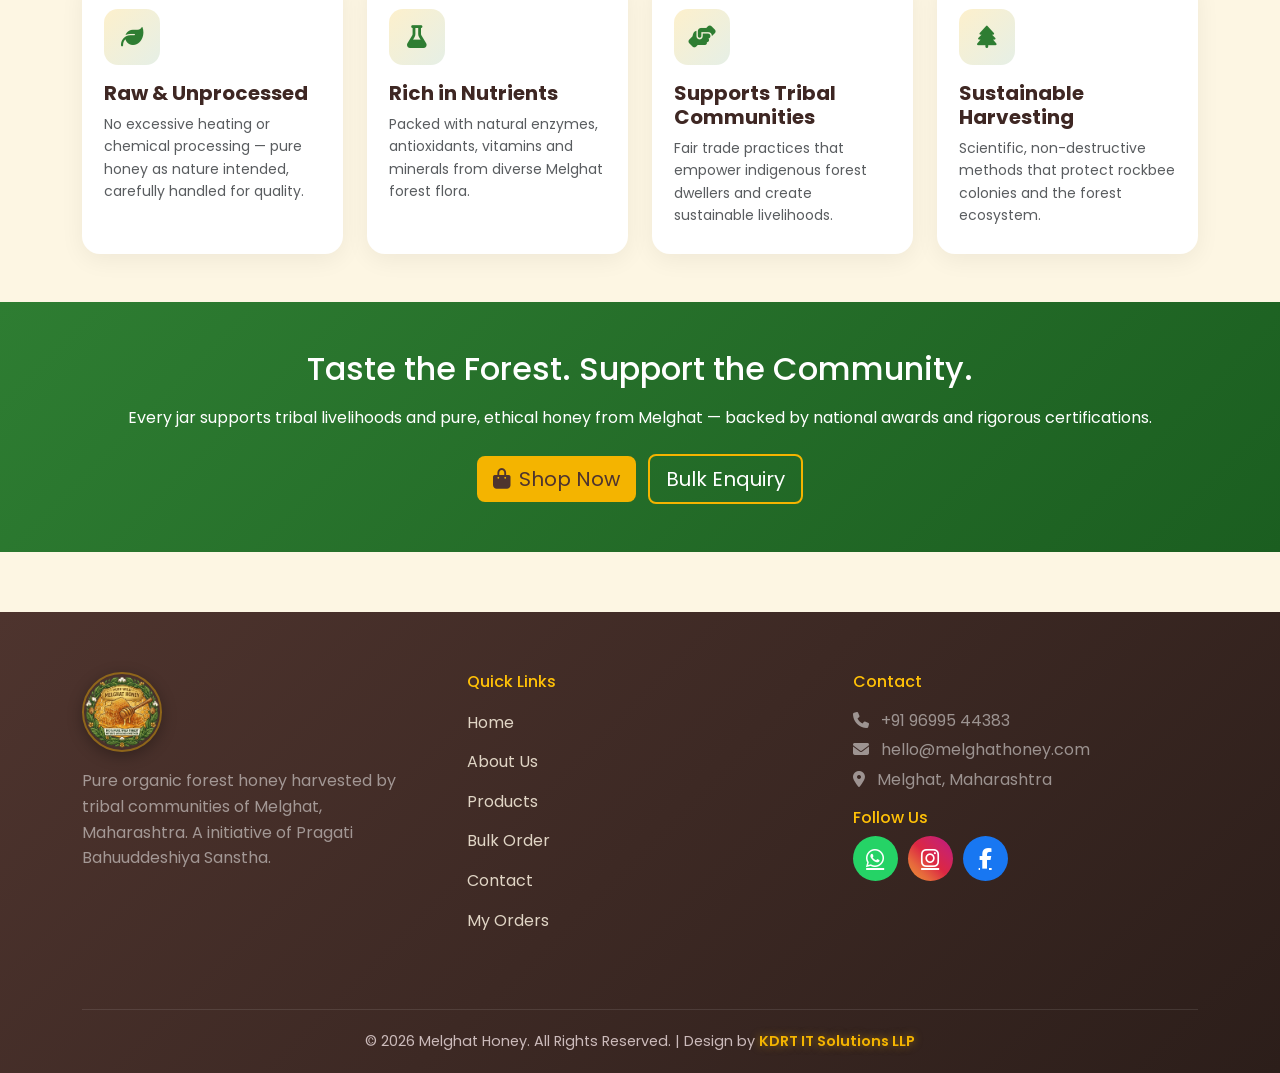
==== commit 90fe5f86: "about us changes" ====
--- a/about.html
+++ b/about.html
@@ -6,7 +6,7 @@
   <link rel="icon" href="images/favicon.png" type="image/png">
   <link rel="apple-touch-icon" href="images/favicon.png">
   <title>Our Story | Melghat Honey</title>
-  <meta name="description" content="The story of Melghat Honey — pure forest honey from tribal Maharashtra, inspired by the Padma Shri awarded 1 Rupee Doctors of Melghat.">
+  <meta name="description" content="The story of Melghat Honey — pure forest honey from tribal Maharashtra by Pragati Bahuuddeshiya Sanstha. National Award winners, SFURTI cluster, FSSAI & Agmark certified.">
   <link href="https://cdn.jsdelivr.net/npm/bootstrap@5.3.3/dist/css/bootstrap.min.css" rel="stylesheet">
   <link href="https://cdnjs.cloudflare.com/ajax/libs/font-awesome/6.5.1/css/all.min.css" rel="stylesheet">
   <link href="https://fonts.googleapis.com/css2?family=Poppins:wght@400;500;600;700;800&display=swap" rel="stylesheet">
@@ -172,12 +172,206 @@
     }
 
     .cert-logo-row {
-      display: flex; flex-wrap: wrap; gap: 20px; justify-content: center; align-items: center;
+      display: flex; flex-wrap: wrap; gap: 36px; justify-content: center; align-items: center;
     }
     .cert-logo-row img {
-      width: 80px; height: 80px; object-fit: contain;
-      background: #fff; border-radius: 14px; padding: 8px;
-      box-shadow: 0 4px 16px rgba(0,0,0,0.08); border: 1px solid #f0e6d0;
+      width: 140px; height: 140px; object-fit: contain;
+      background: #fff; border-radius: 20px; padding: 16px;
+      box-shadow: 0 8px 28px rgba(0,0,0,0.1); border: 1px solid #f0e6d0;
+      transition: transform 0.35s cubic-bezier(0.34, 1.56, 0.64, 1);
+      animation: logoBounce 2.4s ease-in-out infinite;
+    }
+    .cert-logo-row img:nth-child(2) {
+      animation-delay: 0.35s;
+    }
+    .cert-logo-row img:hover {
+      transform: scale(1.12) translateY(-6px);
+      animation-play-state: paused;
+    }
+    @keyframes logoBounce {
+      0%, 100% { transform: translateY(0); }
+      50% { transform: translateY(-10px); }
+    }
+    .visual-card {
+      background: linear-gradient(145deg, #fff 0%, #faf6ee 100%);
+      border-radius: 16px;
+      padding: 28px 22px;
+      text-align: center;
+      box-shadow: 0 8px 28px rgba(0,0,0,0.08);
+      border: 1px solid #f0e6d0;
+      height: 100%;
+      transition: all 0.3s;
+      display: flex;
+      flex-direction: column;
+      align-items: center;
+      justify-content: center;
+      min-height: 280px;
+    }
+    .visual-card:hover {
+      transform: translateY(-6px);
+      box-shadow: 0 16px 40px rgba(0,0,0,0.12);
+      border-color: rgba(244,180,0,0.45);
+    }
+    .visual-card .v-icon {
+      width: 72px; height: 72px;
+      border-radius: 18px;
+      background: linear-gradient(135deg, rgba(244,180,0,0.2), rgba(46,125,50,0.15));
+      display: flex; align-items: center; justify-content: center;
+      font-size: 1.8rem;
+      color: #2e7d32;
+      margin-bottom: 18px;
+    }
+    .visual-card .v-title {
+      font-size: 1.05rem;
+      font-weight: 700;
+      color: #3e2723;
+      margin-bottom: 8px;
+      line-height: 1.3;
+    }
+    .visual-card .v-meta {
+      font-size: 0.85rem;
+      color: #666;
+      line-height: 1.45;
+      margin-bottom: 4px;
+    }
+    .visual-card .v-year {
+      display: inline-block;
+      font-size: 0.75rem;
+      font-weight: 600;
+      color: #b8860b;
+      background: rgba(244,180,0,0.12);
+      padding: 3px 12px;
+      border-radius: 20px;
+      margin-top: 12px;
+    }
+
+    /* New styles for enhanced sections */
+    .timeline-award {
+      position: relative;
+      padding-left: 28px;
+      border-left: 3px solid rgba(244,180,0,0.4);
+      margin-bottom: 28px;
+    }
+    .timeline-award::before {
+      content: '';
+      position: absolute;
+      left: -10px;
+      top: 6px;
+      width: 18px;
+      height: 18px;
+      border-radius: 50%;
+      background: #f4b400;
+      box-shadow: 0 0 0 4px rgba(244,180,0,0.25);
+    }
+    .timeline-award .year {
+      font-weight: 700;
+      color: #f4b400;
+      font-size: 1.1rem;
+    }
+    .cert-card {
+      background: #fff;
+      border-radius: 16px;
+      padding: 22px 18px;
+      height: 100%;
+      box-shadow: 0 6px 22px rgba(0,0,0,0.07);
+      border: 1px solid #f0e6d0;
+      transition: all 0.3s ease;
+      text-align: center;
+    }
+    .cert-card:hover {
+      transform: translateY(-6px);
+      box-shadow: 0 14px 32px rgba(78,52,46,0.14);
+      border-color: var(--honey-gold, #f4b400);
+    }
+    .cert-card .cert-icon {
+      width: 52px; height: 52px;
+      border-radius: 12px;
+      background: linear-gradient(135deg, rgba(244,180,0,0.18), rgba(46,125,50,0.12));
+      display: flex; align-items: center; justify-content: center;
+      font-size: 1.35rem;
+      color: #2e7d32;
+      margin: 0 auto 14px;
+    }
+    .cert-card h6 { font-weight: 700; color: #3e2723; margin-bottom: 6px; }
+    .cert-card .cert-no {
+      font-size: 0.8rem;
+      color: #666;
+      word-break: break-all;
+    }
+    .doc-gallery {
+      display: grid;
+      grid-template-columns: repeat(auto-fill, minmax(260px, 1fr));
+      gap: 22px;
+    }
+    .doc-card {
+      background: #fff;
+      border-radius: 16px;
+      overflow: hidden;
+      box-shadow: 0 8px 28px rgba(0,0,0,0.08);
+      border: 1px solid #f0e6d0;
+      transition: all 0.3s;
+      display: flex;
+      flex-direction: column;
+    }
+    .doc-card:hover {
+      transform: translateY(-6px);
+      box-shadow: 0 16px 40px rgba(0,0,0,0.12);
+      border-color: rgba(244,180,0,0.45);
+    }
+    .doc-card img {
+      width: 100%;
+      height: 240px;
+      object-fit: contain;
+      object-position: center;
+      display: block;
+      background: #faf6ee;
+      padding: 10px;
+    }
+    .doc-card .doc-caption {
+      padding: 16px 18px;
+      text-align: left;
+      background: #fff;
+      border-top: 1px solid #f0e6d0;
+      flex-grow: 1;
+    }
+    .doc-card .doc-caption .doc-title {
+      font-size: 0.95rem;
+      font-weight: 700;
+      color: #3e2723;
+      margin-bottom: 4px;
+      line-height: 1.3;
+    }
+    .doc-card .doc-caption .doc-meta {
+      font-size: 0.8rem;
+      color: #666;
+      margin-bottom: 2px;
+    }
+    .doc-card .doc-caption .doc-year {
+      display: inline-block;
+      font-size: 0.75rem;
+      font-weight: 600;
+      color: #b8860b;
+      background: rgba(244,180,0,0.12);
+      padding: 2px 10px;
+      border-radius: 20px;
+      margin-top: 8px;
+    }
+    .history-highlight {
+      background: linear-gradient(135deg, #faf6ee 0%, #fff8e7 100%);
+      border-radius: 20px;
+      padding: 28px;
+      border: 1px solid rgba(244,180,0,0.2);
+    }
+    .org-badge {
+      display: inline-flex;
+      align-items: center;
+      gap: 8px;
+      background: rgba(46,125,50,0.1);
+      color: #1b5e20;
+      padding: 6px 14px;
+      border-radius: 50px;
+      font-weight: 600;
+      font-size: 0.85rem;
     }
 
     @media (max-width: 768px) {
@@ -188,6 +382,7 @@
       .overlap-card.float-down { width: 50%; height: 160px; }
       .stat-box .num { font-size: 1.7rem; }
       .award-photo-card img { max-height: 300px; }
+      .doc-card img { height: 180px; }
     }
   </style>
 </head>
@@ -229,10 +424,11 @@
     <div class="container fade-in">
       <p class="text-uppercase mb-2" style="letter-spacing:3px;font-size:0.85rem;color:#f4b400">Our Story</p>
       <h1>From Forest to Your Home</h1>
-      <p class="lead mt-3">Discover the journey of pure, natural honey from the heart of Melghat</p>
+      <p class="lead mt-3">Pure wild forest honey · Harvested by tribal communities of Melghat · Empowering livelihoods since 1999</p>
     </div>
   </section>
 
+  <!-- Our Story / Organization -->
   <section class="py-5">
     <div class="container">
       <div class="row align-items-center g-5">
@@ -242,7 +438,7 @@
               <img src="images/nature/deu0p.jpg" alt="Melghat forest landscape" id="aboutImgMain">
             </div>
             <div class="overlap-card float-up">
-              <img src="images/nature/zBdci.jpg" alt="Pure honey jars" id="aboutImgUp">
+              <img src="images/nature/zBdci.jpeg" alt="Pure honey jars" id="aboutImgUp">
             </div>
             <div class="overlap-card float-down">
               <img src="images/nature/D2huo.jpg" alt="Honey dipper and jar" id="aboutImgDown">
@@ -250,81 +446,322 @@
           </div>
         </div>
         <div class="col-lg-6 fade-in">
-          <h2 class="fw-bold" style="color:var(--dark-brown)">Our Story</h2>
-          <p class="mt-3 text-muted">Melghat Honey is sourced from the pristine forests of Melghat, Maharashtra, where indigenous tribal communities have been harvesting honey for generations. Our honey is naturally harvested from wild bee colonies, ensuring the highest quality and purity.</p>
-          <p class="text-muted">We work directly with tribal communities, providing them with fair compensation and supporting sustainable harvesting practices. Every jar of Melghat Honey represents a commitment to nature, tradition, and community welfare.</p>
+          <span class="org-badge mb-3"><i class="fas fa-landmark"></i> Pragati Bahuuddeshiya Sanstha</span>
+          <h2 class="fw-bold" style="color:var(--dark-brown)">Rooted in Melghat Forests</h2>
+          <p class="mt-3 text-muted">Melghat Honey is the proud brand of <strong>Pragati Bahuuddeshiya Sanstha (PBS)</strong>, a registered public charitable trust and society working since 1999 in the tribal heartland of Maharashtra. We work directly with indigenous communities — primarily Korku and other tribes of the Melghat region — who have harvested wild rockbee honey for generations.</p>
+          <p class="text-muted">Under the Government of India’s <strong>SFURTI</strong> (Scheme of Fund for Regeneration of Traditional Industries) programme of the Khadi & Village Industries Commission (KVIC), we established a dedicated beekeeping cluster. Our focus has always been on <em>non-destructive, scientific and sustainable</em> harvesting that protects rockbee colonies while delivering pure, high-quality honey.</p>
           <ul class="list-unstyled mt-4">
-            <li class="mb-2"><i class="fas fa-check-circle text-success me-2"></i>Wild forest origin · Melghat Tiger Reserve</li>
-            <li class="mb-2"><i class="fas fa-check-circle text-success me-2"></i>Harvested by indigenous Korku communities</li>
-            <li class="mb-2"><i class="fas fa-check-circle text-success me-2"></i>Raw, unprocessed &amp; lab-tested purity</li>
+            <li class="mb-2"><i class="fas fa-check-circle text-success me-2"></i>Wild forest origin · Melghat Tiger Reserve region</li>
+            <li class="mb-2"><i class="fas fa-check-circle text-success me-2"></i>Harvested by trained tribal honey hunters</li>
+            <li class="mb-2"><i class="fas fa-check-circle text-success me-2"></i>Raw · Unprocessed · Lab-tested purity</li>
+            <li class="mb-2"><i class="fas fa-check-circle text-success me-2"></i>Exported to Dubai &amp; Japan for years</li>
           </ul>
         </div>
       </div>
+
+      <!-- Key facts highlight -->
+      <div class="history-highlight mt-5 fade-in">
+        <div class="row g-4">
+          <div class="col-md-4">
+            <h5 class="fw-bold" style="color:var(--dark-brown)"><i class="fas fa-users me-2" style="color:#f4b400"></i>Tribal Empowerment</h5>
+            <p class="text-muted mb-0 small">Over 800 tribals trained in scientific honey collection. 2000+ artisans trained across 11 districts of Vidarbha with support from TRIFED &amp; TDC. Hundreds of Self-Help Groups formed.</p>
+          </div>
+          <div class="col-md-4">
+            <h5 class="fw-bold" style="color:var(--dark-brown)"><i class="fas fa-leaf me-2" style="color:#f4b400"></i>Sustainable Harvesting</h5>
+            <p class="text-muted mb-0 small">Traditional crude methods destroyed colonies. We introduced nature-friendly techniques so that rockbee colonies thrive while communities earn a dignified livelihood from honey &amp; beeswax.</p>
+          </div>
+          <div class="col-md-4">
+            <h5 class="fw-bold" style="color:var(--dark-brown)"><i class="fas fa-globe me-2" style="color:#f4b400"></i>From Forest to World</h5>
+            <p class="text-muted mb-0 small">Melghat Honey is sold across major Indian cities and has been regularly exported to Dubai and Japan — a testament to its unmatched purity and quality.</p>
+          </div>
+        </div>
+      </div>
     </div>
   </section>
 
-  <!-- Padma Shri / Award + Certificates + Licences -->
+  <!-- National Award 2005 - Main Highlight -->
   <section class="award-section py-5">
     <div class="container position-relative">
       <div class="text-center mb-5 fade-in">
         <div class="award-badge mb-3">
-          <i class="fas fa-medal"></i> Padma Shri Award
-        </div>
-        <h2 class="fw-bold">India's 4th Highest Civilian Honor</h2>
-        <p class="opacity-75 mt-2 mb-0" style="max-width:700px;margin:0 auto">The 1 Rupee Doctors of Melghat</p>
+          <i class="fas fa-medal"></i> National Excellence Award
+        </div>
+        <h2 class="fw-bold">Honoured by the President of India</h2>
+        <p class="opacity-75 mt-2 mb-0" style="max-width:700px;margin:0 auto">National Award for Excellence in Khadi &amp; Village Industries · 2005</p>
       </div>
 
       <div class="row align-items-center g-5">
         <div class="col-lg-6 fade-in">
-          <div class="award-photo-card main-photo" id="mainAwardCard">
-            <img id="mainAwardImg"
-                 src="images/awards/melghat_Award.jpg.jpeg"
-                 alt="Padma Shri award"
-                 onerror="this.onerror=null;this.src='https://images.unsplash.com/photo-1567427017947-545c5f8d16ad?w=900';this.style.minHeight='280px'">
+          <div class="award-photo-card main-photo">
+            <img src="images/awards/melghat_Award.jpg.jpeg"
+                 alt="National Award 2005 presented by President A.P.J. Abdul Kalam"
+                 style="max-height:420px; object-fit:contain; background:#1a120f;">
           </div>
         </div>
         <div class="col-lg-6 fade-in">
-          <h3 class="fw-bold mb-3" style="color:#f4b400">Dr. Ravindra Kolhe &amp; Dr. Smita Kolhe</h3>
-          <p class="opacity-90">Honored with the prestigious <strong>Padma Shri in 2019</strong> by President Ram Nath Kovind for their extraordinary dedication to tribal healthcare in Melghat, Maharashtra.</p>
-          <p class="opacity-90">Known as the <strong>“1 Rupee Doctors,”</strong> this remarkable couple has served the tribal communities for over 35 years, charging just one rupee per consultation. Their selfless work has dramatically reduced infant mortality rates and combated severe malnutrition in one of India's most challenging regions.</p>
-          <p class="opacity-90 mb-0">Their unwavering commitment to healthcare accessibility and community welfare inspired us to support the same communities through ethical honey sourcing — ensuring fair compensation and sustainable livelihoods for tribal families.</p>
-        </div>
-      </div>
-
-      <!-- Gallery: awards + certificates + licences (no filenames shown) -->
-      <div class="award-gallery" id="awardGallery"></div>
+          <h3 class="fw-bold mb-3" style="color:#f4b400">Dhanraj Koche</h3>
+          <p class="opacity-90"><strong>Pragati Bahuuddeshiya Sanstha, Wardha (Maharashtra)</strong></p>
+          <p class="opacity-90">Conferred the prestigious <strong>National Excellence Award 2005</strong> by Hon’ble President of India <strong>Dr. A.P.J. Abdul Kalam</strong> at the National Convention of Small Scale &amp; Rural Industries, New Delhi (28 October 2005).</p>
+          <p class="opacity-90">The award was given for outstanding excellence in the field of Khadi and Village Industries — recognising our pioneering work in scientific honey collection, processing and marketing with tribal communities of Melghat.</p>
+          <p class="opacity-90 mb-0">This remains one of the highest national recognitions received by any organisation working in the traditional forest-honey sector.</p>
+        </div>
+      </div>
+
+      <!-- Certificate image -->
+      <div class="row justify-content-center mt-5 fade-in">
+        <div class="col-lg-8">
+          <div class="award-photo-card" style="background:#fff; padding:16px;">
+            <img src="images/awards/1790752317368-s3j1oz.jpg"
+                 alt="National Excellence Award Certificate 2005 - Dhanraj Koche, Pragati Bahuuddeshiya Sanstha"
+                 style="max-height:480px; width:100%; object-fit:contain;">
+          </div>
+          <p class="text-center mt-3 opacity-75 small">Official Certificate — National Excellence Award 2005</p>
+        </div>
+      </div>
 
       <div class="row g-3 mt-5 fade-in">
         <div class="col-md-4">
           <div class="stat-box">
-            <div class="num">35+</div>
-            <div class="label">Years of Service</div>
+            <div class="num">2005</div>
+            <div class="label">National Excellence Award</div>
           </div>
         </div>
         <div class="col-md-4">
           <div class="stat-box">
-            <div class="num">₹1</div>
-            <div class="label">Per Consultation</div>
+            <div class="num">2008</div>
+            <div class="label">Best Honey Collection</div>
           </div>
         </div>
         <div class="col-md-4">
           <div class="stat-box">
-            <div class="num">2019</div>
-            <div class="label">Padma Shri</div>
+            <div class="num">2009</div>
+            <div class="label">Best Honey Collection</div>
           </div>
         </div>
       </div>
     </div>
   </section>
 
-  <!-- Certificate / Licence logos section (shown if logos exist) -->
-  <section class="py-4" id="certLogoSection" style="display:none;background:#faf6ee">
-    <div class="container text-center">
-      <h5 class="fw-bold mb-3" style="color:var(--dark-brown)">Certifications &amp; Licences</h5>
-      <div class="cert-logo-row" id="certLogoRow"></div>
+  <!-- Our Awards & Recognition -->
+  <section class="py-5" style="background:var(--light-cream,#f5f0e8)">
+    <div class="container">
+      <div class="section-title fade-in text-center mb-5">
+        <h2>Our Awards &amp; National Recognition</h2>
+        <p class="text-muted">Recognised by the highest institutions for excellence in honey collection, village industries &amp; tribal empowerment</p>
+      </div>
+
+      <div class="row g-4">
+        <div class="col-lg-6 fade-in">
+          <div class="timeline-award">
+            <div class="year">2003</div>
+            <h5 class="fw-bold mt-1">KVIC Enlistment — Beekeeping Industry</h5>
+            <p class="text-muted mb-0">Officially enlisted by Khadi &amp; Village Industries Commission (No. 6/127/VIC/2003-04 dated 20.05.2003) under Beekeeping Industry (AFBI) for implementation of Village Industries programme.</p>
+          </div>
+          <div class="timeline-award">
+            <div class="year">2003</div>
+            <h5 class="fw-bold mt-1">Advanced Training — Thailand</h5>
+            <p class="text-muted mb-0">Mr. Dhanraj D. Koche underwent Advanced Training in collection &amp; processing of Royal Jelly, Pollen and Propolis at Chiang Mai, Thailand (20–30 Nov 2003) under KVIC / Ministry of Agro &amp; Rural Industries.</p>
+          </div>
+          <div class="timeline-award">
+            <div class="year">2005</div>
+            <h5 class="fw-bold mt-1">National Excellence Award</h5>
+            <p class="text-muted mb-0">Conferred by Hon’ble President of India <strong>Dr. A.P.J. Abdul Kalam</strong> on Dhanraj Koche of Pragati Bahuuddeshiya Sanstha for excellence in Khadi &amp; Village Industries (28 Oct 2005, New Delhi).</p>
+          </div>
+        </div>
+        <div class="col-lg-6 fade-in">
+          <div class="timeline-award">
+            <div class="year">2006-07</div>
+            <h5 class="fw-bold mt-1">MAVIM Certificate of Excellence</h5>
+            <p class="text-muted mb-0">Awarded by Mahila Arthik Vikas Mahamandal (MAVIM – Government of Maharashtra) for outstanding quality and innovative work in the year 2006-07.</p>
+          </div>
+          <div class="timeline-award">
+            <div class="year">2006-07</div>
+            <h5 class="fw-bold mt-1">SBI Certificate of Appreciation</h5>
+            <p class="text-muted mb-0">State Bank of India, Zonal Office Nagpur, awarded Certificate of Appreciation for excellent performance in Self Help Groups Credit Linkage Programme (29 May 2007).</p>
+          </div>
+          <div class="timeline-award">
+            <div class="year">2008 &amp; 2009</div>
+            <h5 class="fw-bold mt-1">National Awards — Best Honey Collection</h5>
+            <p class="text-muted mb-0">Consecutive national honours for best performance in scientific honey collection and quality from Melghat forests.</p>
+          </div>
+        </div>
+      </div>
     </div>
   </section>
 
+  <!-- Certifications & Licences -->
+  <section class="py-5">
+    <div class="container">
+      <div class="section-title fade-in text-center mb-5">
+        <h2>Certifications, Licences &amp; Registrations</h2>
+        <p class="text-muted">Fully compliant · Transparent · Trusted by regulators and customers alike</p>
+      </div>
+
+      <!-- Logo row for FSSAI & Agmark -->
+      <div class="cert-logo-row mb-5 fade-in">
+        <img src="images/certs/fssai.png" alt="FSSAI Logo" title="FSSAI Certified" onerror="this.src='images/awards/1790752795628-1d5bps.png'">
+        <img src="images/certs/agmark.png" alt="Agmark Logo" title="Agmark Certified" onerror="this.src='images/awards/1790752579681-xd75u7.png'">
+      </div>
+
+      <div class="row g-4 mb-5">
+        <div class="col-6 col-md-4 col-lg-3 fade-in">
+          <div class="cert-card">
+            <div class="cert-icon"><i class="fas fa-certificate"></i></div>
+            <h6>FSSAI / Food Licence</h6>
+            <div class="cert-no">215142690000229<br>01 Nov 2014</div>
+          </div>
+        </div>
+        <div class="col-6 col-md-4 col-lg-3 fade-in">
+          <div class="cert-card">
+            <div class="cert-icon"><i class="fas fa-award"></i></div>
+            <h6>Agmark Certificate</h6>
+            <div class="cert-no">A/1 No. 006514<br>09 Dec 2014</div>
+          </div>
+        </div>
+        <div class="col-6 col-md-4 col-lg-3 fade-in">
+          <div class="cert-card">
+            <div class="cert-icon"><i class="fas fa-stamp"></i></div>
+            <h6>Khadi Mark</h6>
+            <div class="cert-no">KVIC/CRMC/MAH/019</div>
+          </div>
+        </div>
+        <div class="col-6 col-md-4 col-lg-3 fade-in">
+          <div class="cert-card">
+            <div class="cert-icon"><i class="fas fa-file-invoice"></i></div>
+            <h6>GST Registration</h6>
+            <div class="cert-no">27AABTP2997A1ZH</div>
+          </div>
+        </div>
+        <div class="col-6 col-md-4 col-lg-3 fade-in">
+          <div class="cert-card">
+            <div class="cert-icon"><i class="fas fa-hand-holding-heart"></i></div>
+            <h6>80G Registration</h6>
+            <div class="cert-no">PIN/CIT (Exempt)/Tec/80G/500/2016-17</div>
+          </div>
+        </div>
+        <div class="col-6 col-md-4 col-lg-3 fade-in">
+          <div class="cert-card">
+            <div class="cert-icon"><i class="fas fa-balance-scale"></i></div>
+            <h6>12A Registration</h6>
+            <div class="cert-no">CIT/NGP/TECH/12A/P-39/2012-13</div>
+          </div>
+        </div>
+        <div class="col-6 col-md-4 col-lg-3 fade-in">
+          <div class="cert-card">
+            <div class="cert-icon"><i class="fas fa-globe-asia"></i></div>
+            <h6>IEC (Importer-Exporter)</h6>
+            <div class="cert-no">5010000091</div>
+          </div>
+        </div>
+        <div class="col-6 col-md-4 col-lg-3 fade-in">
+          <div class="cert-card">
+            <div class="cert-icon"><i class="fas fa-trademark"></i></div>
+            <h6>Trade Mark</h6>
+            <div class="cert-no">1320422 Class-30<br>24 Mar 2017</div>
+          </div>
+        </div>
+      </div>
+
+      <!-- Document images gallery -->
+      <h4 class="fw-bold text-center mb-4" style="color:var(--dark-brown)">Official Documents, Awards &amp; Certificates</h4>
+      <p class="text-center text-muted mb-4" style="max-width:640px;margin:-8px auto 28px">Authentic certificates and letters issued to <strong>Pragati Bahuuddeshiya Sanstha</strong> and <strong>Dhanraj D. Koche</strong></p>
+      <div class="doc-gallery fade-in">
+
+        <div class="doc-card">
+          <img src="images/awards/1790752317368-s3j1oz.jpg" alt="National Excellence Award Certificate 2005 - Dhanraj Koche" loading="lazy"
+               onerror="this.src='images/awards/melghat_Award.jpg.jpeg'">
+          <div class="doc-caption">
+            <div class="doc-title">National Excellence Award</div>
+            <div class="doc-meta">Awarded to: <strong>Dhanraj Koche</strong></div>
+            <div class="doc-meta">Pragati Bahuuddeshiya Sanstha, Wardha</div>
+            <div class="doc-meta">By: President of India · Dr. A.P.J. Abdul Kalam</div>
+            <span class="doc-year">28 October 2005</span>
+          </div>
+        </div>
+
+        <div class="doc-card">
+          <img src="images/awards/Mavim Award_page-0001.jpg" alt="MAVIM Certificate of Excellence 2006-07" loading="lazy"
+               onerror="this.src='images/awards/mavim_award-1.jpg'">
+          <div class="doc-caption">
+            <div class="doc-title">MAVIM Certificate of Excellence</div>
+            <div class="doc-meta">Awarded to: <strong>Pragati Bahuuddeshiya Sanstha</strong></div>
+            <div class="doc-meta">Mahila Arthik Vikas Mahamandal</div>
+            <div class="doc-meta">Government of Maharashtra</div>
+            <span class="doc-year">2006 – 2007</span>
+          </div>
+        </div>
+
+        <div class="doc-card">
+          <img src="images/awards/SBI AWERD_page-0001.jpg" alt="SBI Certificate of Appreciation 2007" loading="lazy"
+               onerror="this.src='images/awards/sbi_award-1.jpg'">
+          <div class="doc-caption">
+            <div class="doc-title">SBI Certificate of Appreciation</div>
+            <div class="doc-meta">Awarded to: <strong>Pragati Bahuuddeshiya Sanstha, Pulgaon</strong></div>
+            <div class="doc-meta">State Bank of India · Zonal Office, Nagpur</div>
+            <div class="doc-meta">Excellent performance in SHG Credit Linkage</div>
+            <span class="doc-year">29 May 2007</span>
+          </div>
+        </div>
+
+        <div class="doc-card">
+          <img src="images/awards/Thailand training_page-0001.jpg" alt="Thailand Advanced Training Certificate - Dhanraj D. Koche" loading="lazy"
+               onerror="this.src='images/awards/thailand_training-1.jpg'">
+          <div class="doc-caption">
+            <div class="doc-title">Advanced Training Certificate</div>
+            <div class="doc-meta">Awarded to: <strong>Mr. Dhanraj D. Koche</strong></div>
+            <div class="doc-meta">Chiang Mai Healthy Products Co. Ltd., Thailand</div>
+            <div class="doc-meta">Royal Jelly, Pollen &amp; Propolis processing</div>
+            <span class="doc-year">20 – 30 Nov 2003</span>
+          </div>
+        </div>
+
+        <div class="doc-card">
+          <img src="images/awards/Direct Listing  Letter_page-0001.jpg" alt="KVIC Enlistment Letter 2003" loading="lazy"
+               onerror="this.src='images/docs/kvic_listing-1.jpg'">
+          <div class="doc-caption">
+            <div class="doc-title">KVIC Enlistment Letter</div>
+            <div class="doc-meta">Institution: <strong>Pragati Bahuuddeshiya Sanstha</strong></div>
+            <div class="doc-meta">Khadi &amp; Village Industries Commission</div>
+            <div class="doc-meta">Beekeeping Industry (AFBI) · No. 6/127/VIC/2003-04</div>
+            <span class="doc-year">20 May 2003</span>
+          </div>
+        </div>
+
+        <div class="visual-card">
+          <div class="v-icon"><i class="fas fa-file-contract"></i></div>
+          <div class="v-title">Trust Profile &amp; Registrations</div>
+          <div class="v-meta">Pragati Bahuuddeshiya Sanstha, Pulgaon</div>
+          <div class="v-meta">Registered Society Act 1860 · MAH/48/99</div>
+          <div class="v-meta">Public Charitable Trust · F/3759</div>
+          <div class="v-meta">GST · 80G · 12A · IEC · Trademark</div>
+          <span class="v-year">Official Record</span>
+        </div>
+
+        <div class="visual-card">
+          <div class="v-icon"><i class="fas fa-trophy"></i></div>
+          <div class="v-title">Awards &amp; Achievements</div>
+          <div class="v-meta">National Excellence Award 2005</div>
+          <div class="v-meta">Best Honey Collection 2008 &amp; 2009</div>
+          <div class="v-meta">SBI &amp; MAVIM SHG Excellence</div>
+          <div class="v-meta">KVIC National Performance Award</div>
+          <span class="v-year">Multiple Years</span>
+        </div>
+
+        <div class="visual-card">
+          <div class="v-icon"><i class="fas fa-building"></i></div>
+          <div class="v-title">Implementing Agency</div>
+          <div class="v-meta">Pragati Bahuuddeshiya Sanstha</div>
+          <div class="v-meta">Honey · Khadi · SHG Programmes</div>
+          <div class="v-meta">SFURTI Beekeeping Cluster</div>
+          <div class="v-meta">Tribal livelihood &amp; skill training</div>
+          <span class="v-year">Since 1999</span>
+        </div>
+
+      </div>
+    </div>
+  </section>
+
+  <!-- What Drives Us -->
   <section class="py-5" style="background:var(--light-cream,#f5f0e8)">
     <div class="container">
       <div class="section-title fade-in">
@@ -335,27 +772,28 @@
           <div class="value-card text-center">
             <div class="feature-icon gold mx-auto"><i class="fas fa-bullseye"></i></div>
             <h4 class="fw-bold mt-2">Our Mission</h4>
-            <p class="text-muted mb-0">To promote natural living by providing pure, unadulterated honey while supporting tribal communities and preserving traditional harvesting methods.</p>
+            <p class="text-muted mb-0">To promote natural living by providing pure, unadulterated forest honey while empowering tribal communities through fair trade, skill training and sustainable harvesting practices.</p>
           </div>
         </div>
         <div class="col-md-4 fade-in">
           <div class="value-card text-center">
             <div class="feature-icon mx-auto"><i class="fas fa-eye"></i></div>
             <h4 class="fw-bold mt-2">Our Vision</h4>
-            <p class="text-muted mb-0">To bring pure forest honey to every home, making natural wellness accessible while creating sustainable livelihoods for forest communities.</p>
+            <p class="text-muted mb-0">To create lasting avenues for sustainable livelihoods for rural and tribal populations through collection of honey, beeswax and other bee products, backed by strong branding and ethical marketing.</p>
           </div>
         </div>
         <div class="col-md-4 fade-in">
           <div class="value-card text-center">
             <div class="feature-icon brown mx-auto"><i class="fas fa-heart"></i></div>
             <h4 class="fw-bold mt-2">Our Values</h4>
-            <p class="text-muted mb-0">Authenticity, sustainability, and community empowerment guide everything we do. We believe in transparency and ethical practices.</p>
+            <p class="text-muted mb-0">Authenticity, sustainability, community empowerment and complete transparency. We believe every jar should honour the forest, the bees and the hands that harvest it.</p>
           </div>
         </div>
       </div>
     </div>
   </section>
 
+  <!-- Why Choose -->
   <section class="py-5">
     <div class="container">
       <div class="section-title fade-in">
@@ -366,38 +804,39 @@
           <div class="why-card">
             <div class="icon-wrap"><i class="fas fa-leaf"></i></div>
             <h5 class="fw-bold">Raw &amp; Unprocessed</h5>
-            <p class="text-muted small mb-0">No heating, filtering, or processing — just pure honey as nature made it.</p>
+            <p class="text-muted small mb-0">No excessive heating or chemical processing — pure honey as nature intended, carefully handled for quality.</p>
           </div>
         </div>
         <div class="col-md-6 col-lg-3 fade-in">
           <div class="why-card">
             <div class="icon-wrap"><i class="fas fa-flask"></i></div>
             <h5 class="fw-bold">Rich in Nutrients</h5>
-            <p class="text-muted small mb-0">Packed with natural enzymes, antioxidants, vitamins, and minerals.</p>
+            <p class="text-muted small mb-0">Packed with natural enzymes, antioxidants, vitamins and minerals from diverse Melghat forest flora.</p>
           </div>
         </div>
         <div class="col-md-6 col-lg-3 fade-in">
           <div class="why-card">
             <div class="icon-wrap"><i class="fas fa-hands-helping"></i></div>
             <h5 class="fw-bold">Supports Tribal Communities</h5>
-            <p class="text-muted small mb-0">Fair trade practices that empower indigenous forest dwellers.</p>
+            <p class="text-muted small mb-0">Fair trade practices that empower indigenous forest dwellers and create sustainable livelihoods.</p>
           </div>
         </div>
         <div class="col-md-6 col-lg-3 fade-in">
           <div class="why-card">
             <div class="icon-wrap"><i class="fas fa-tree"></i></div>
             <h5 class="fw-bold">Sustainable Harvesting</h5>
-            <p class="text-muted small mb-0">Traditional methods that protect bee colonies and forest ecosystems.</p>
+            <p class="text-muted small mb-0">Scientific, non-destructive methods that protect rockbee colonies and the forest ecosystem.</p>
           </div>
         </div>
       </div>
     </div>
   </section>
 
+  <!-- CTA -->
   <section class="py-5" style="background:linear-gradient(135deg,#2e7d32,#1b5e20);color:#fff">
     <div class="container text-center fade-in">
       <h2 class="mb-3">Taste the Forest. Support the Community.</h2>
-      <p class="mb-4 opacity-90">Every jar supports tribal livelihoods and pure, ethical honey from Melghat.</p>
+      <p class="mb-4 opacity-90">Every jar supports tribal livelihoods and pure, ethical honey from Melghat — backed by national awards and rigorous certifications.</p>
       <a href="products.html" class="btn btn-shop btn-lg me-2"><i class="fas fa-shopping-bag me-2"></i>Shop Now</a>
       <a href="bulk-order.html" class="btn btn-bulk btn-lg">Bulk Enquiry</a>
     </div>
@@ -408,7 +847,7 @@
       <div class="row g-4">
         <div class="col-md-4">
           <div class="mb-3"><img src="images/logo.png" alt="Melghat Honey" class="footer-logo-img"></div>
-          <p class="text-white-50">Pure organic forest honey harvested by tribal communities of Melghat, Maharashtra.</p>
+          <p class="text-white-50">Pure organic forest honey harvested by tribal communities of Melghat, Maharashtra. A initiative of Pragati Bahuuddeshiya Sanstha.</p>
         </div>
         <div class="col-md-4">
           <h6 class="text-warning mb-3">Quick Links</h6>
@@ -461,40 +900,5 @@
   <script src="js/chatbot.js"></script>
   <script src="js/auth-ui.js"></script>
   <script src="js/main.js"></script>
- <script>
-  document.addEventListener("DOMContentLoaded", () => {
-    // Keep the main Padma Shri award image as-is (do NOT overwrite it)
-    // Main image is already set in HTML: images/awards/melghat_Award.jpg.jpeg
-
-    // The 3 certificate / licence / logo images from the bucket
-    const CERT_BASE = "https://dmehkoxuczhfhnjinniy.supabase.co/storage/v1/object/public/certificates/";
-
-    const galleryImages = [
-      {
-        url: CERT_BASE + "1790752317368-s3j1oz.jpg",
-        kind: "doc"   // certificate / licence
-      },
-      {
-        url: CERT_BASE + "1790752579681-xd75u7.png",
-        kind: "logo"
-      },
-      {
-        url: CERT_BASE + "1790752795628-1d5bps.png",
-        kind: "logo"
-      }
-    ];
-
-    // Show only these 3 images in the gallery below the main award
-    const gallery = document.getElementById("awardGallery");
-    if (gallery) {
-      gallery.innerHTML = galleryImages.map(c => `
-        <div class="award-photo-card ${c.kind === "logo" ? "is-logo" : "is-doc"}">
-          <img src="${c.url}" alt="" loading="lazy"
-               onerror="this.parentElement.style.display='none'">
-        </div>
-      `).join("");
-    }
-  });
-</script>
 </body>
-</html>+</html>
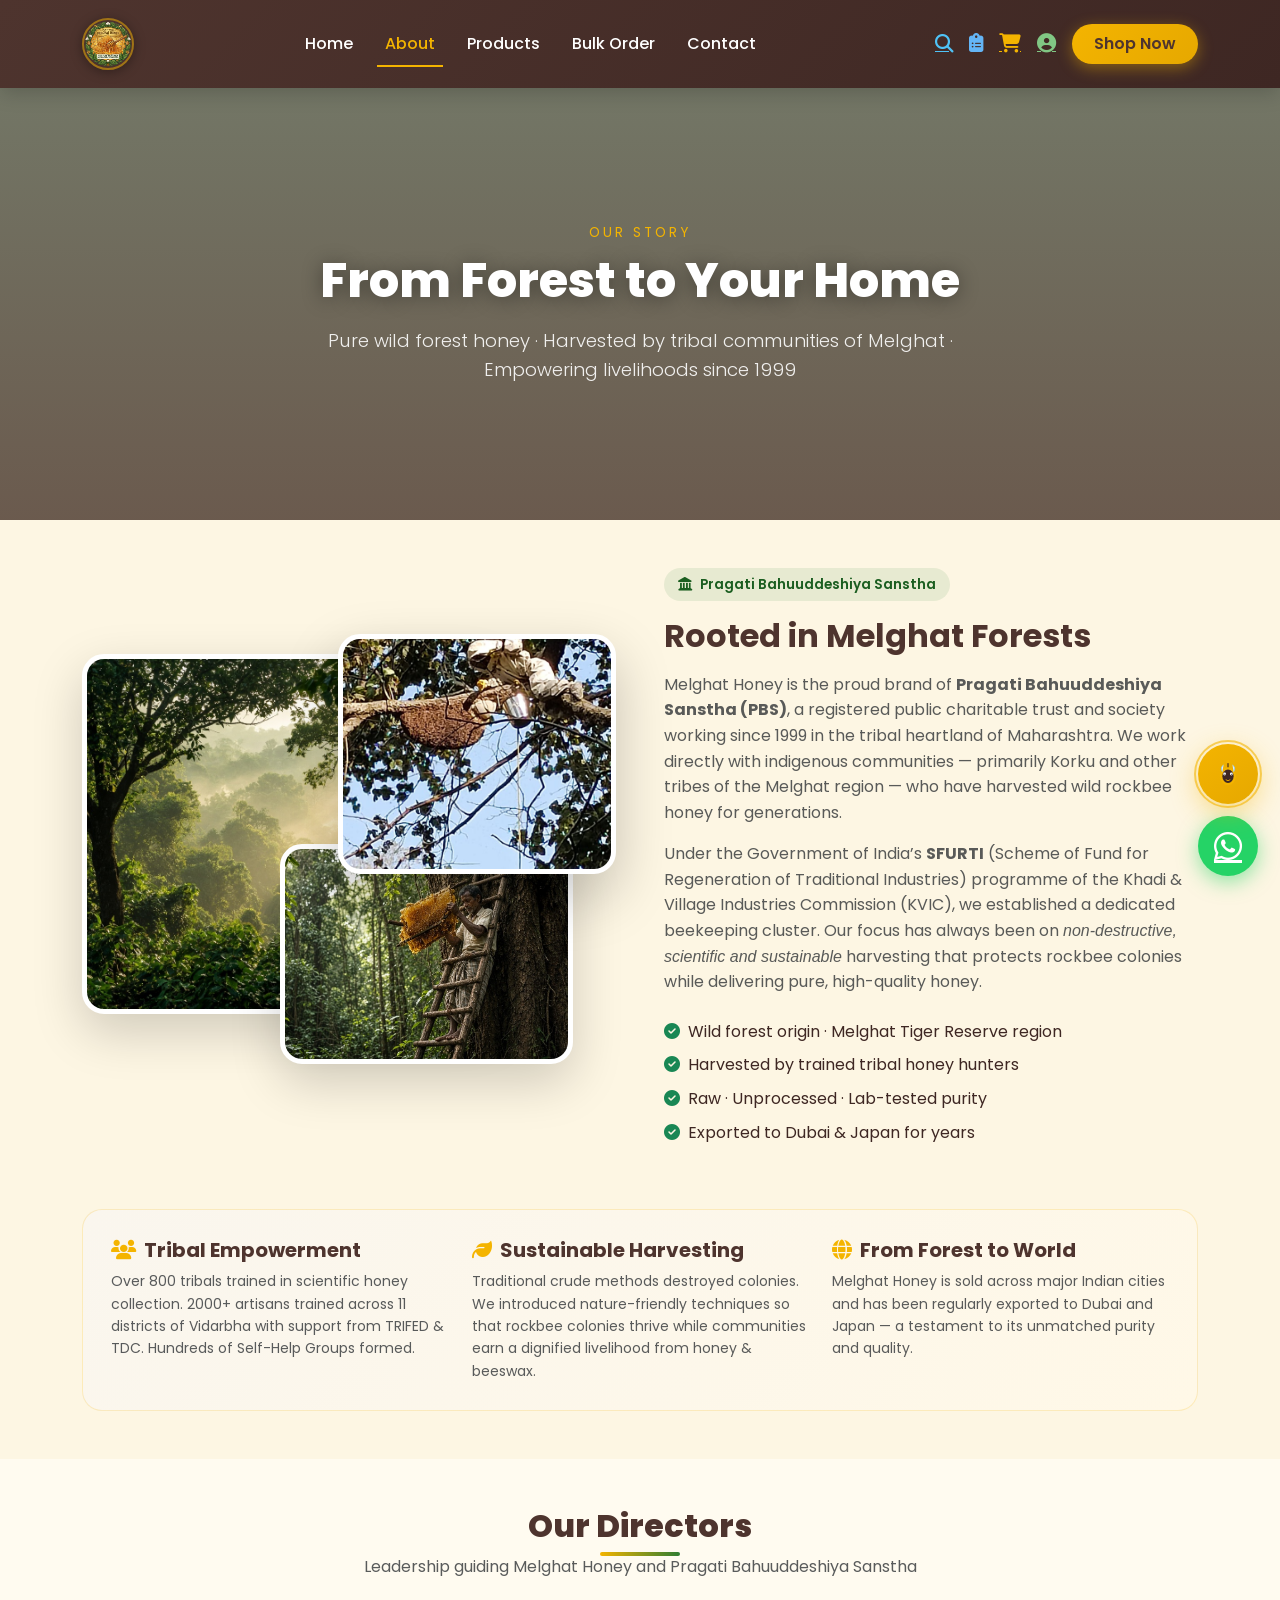
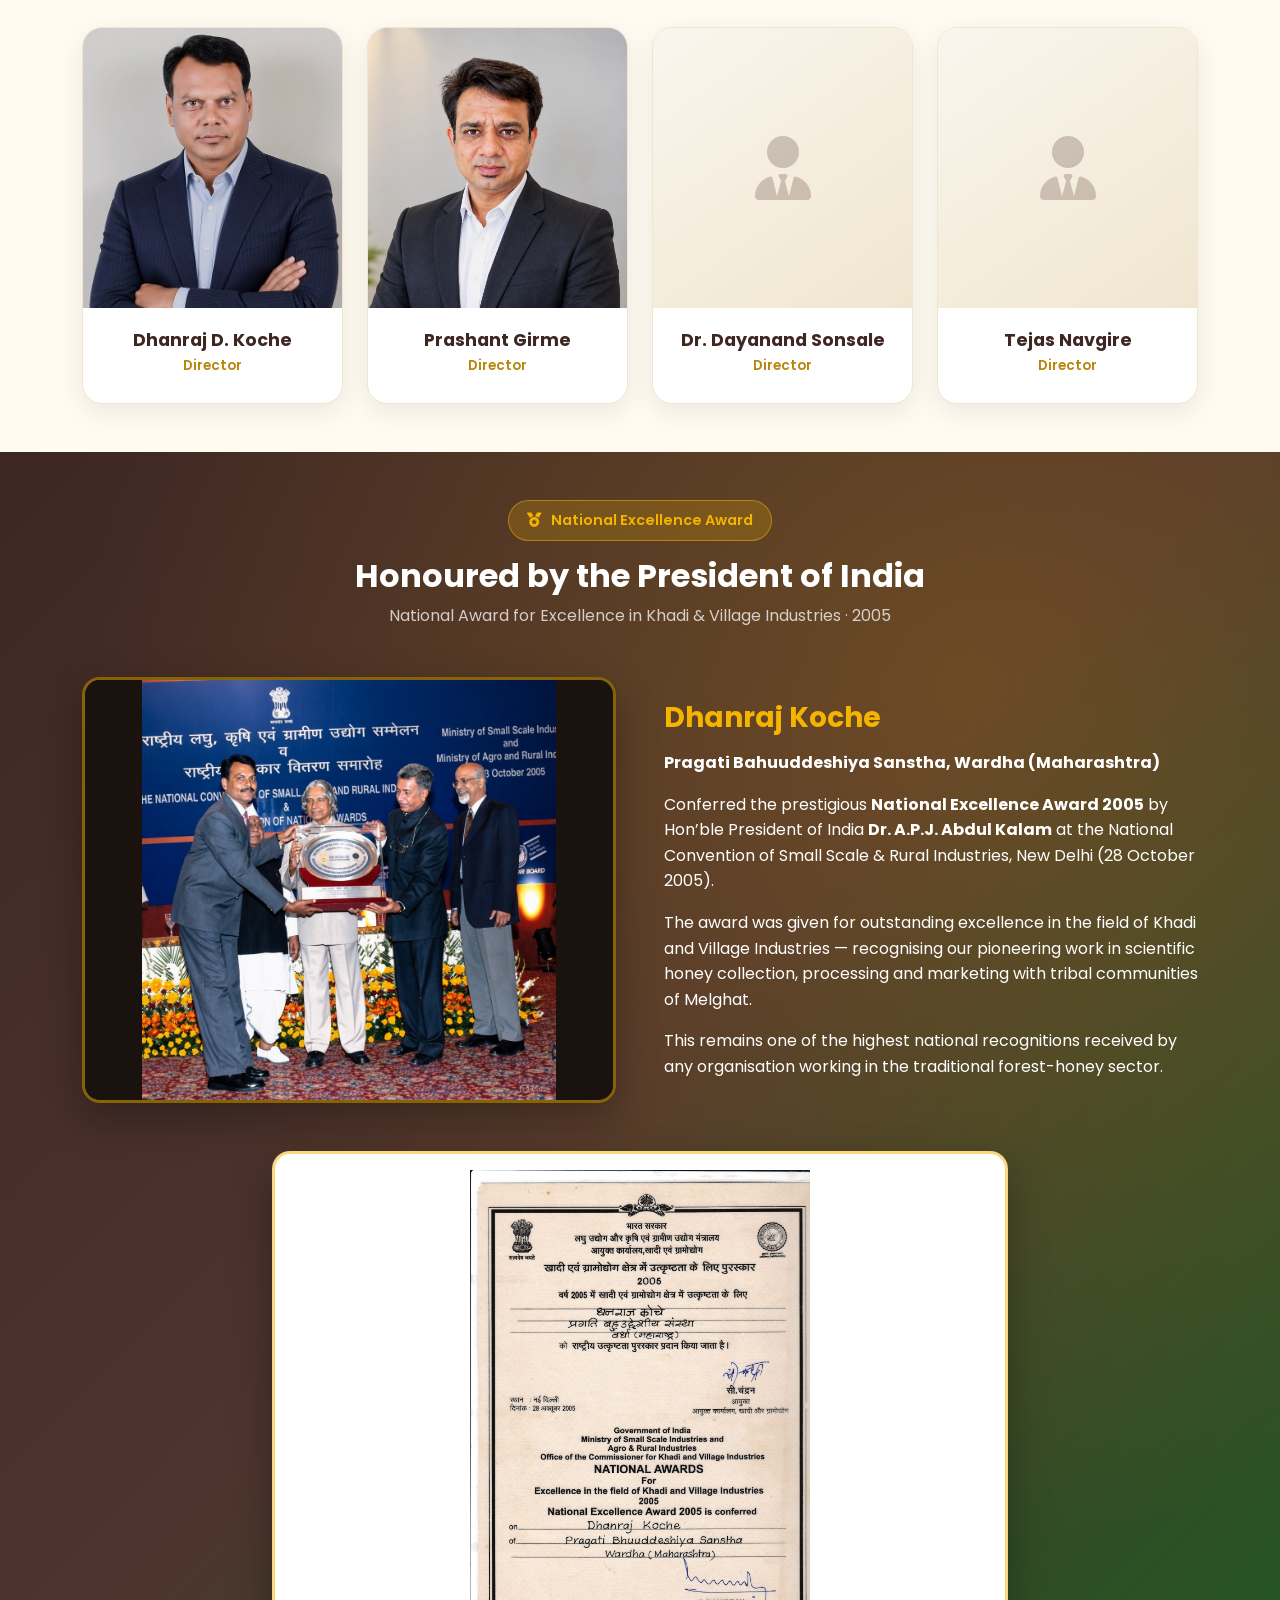
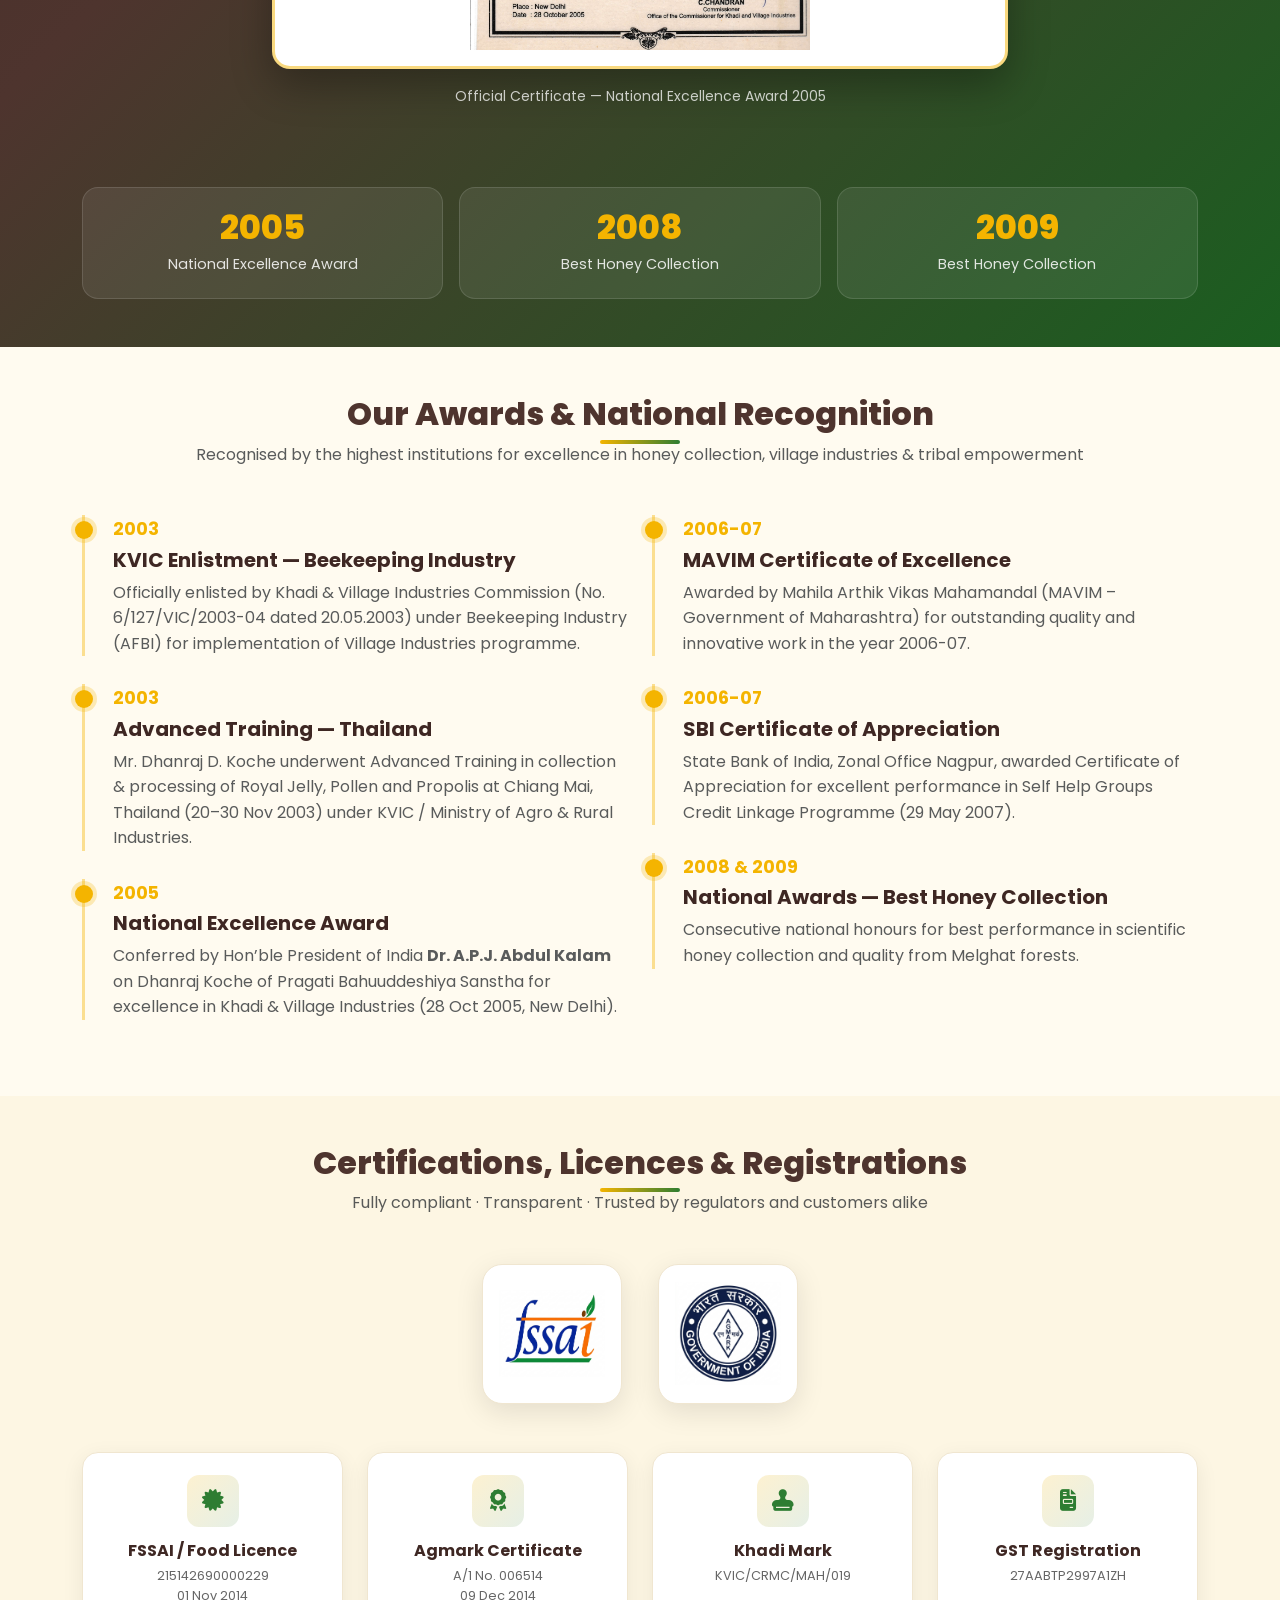
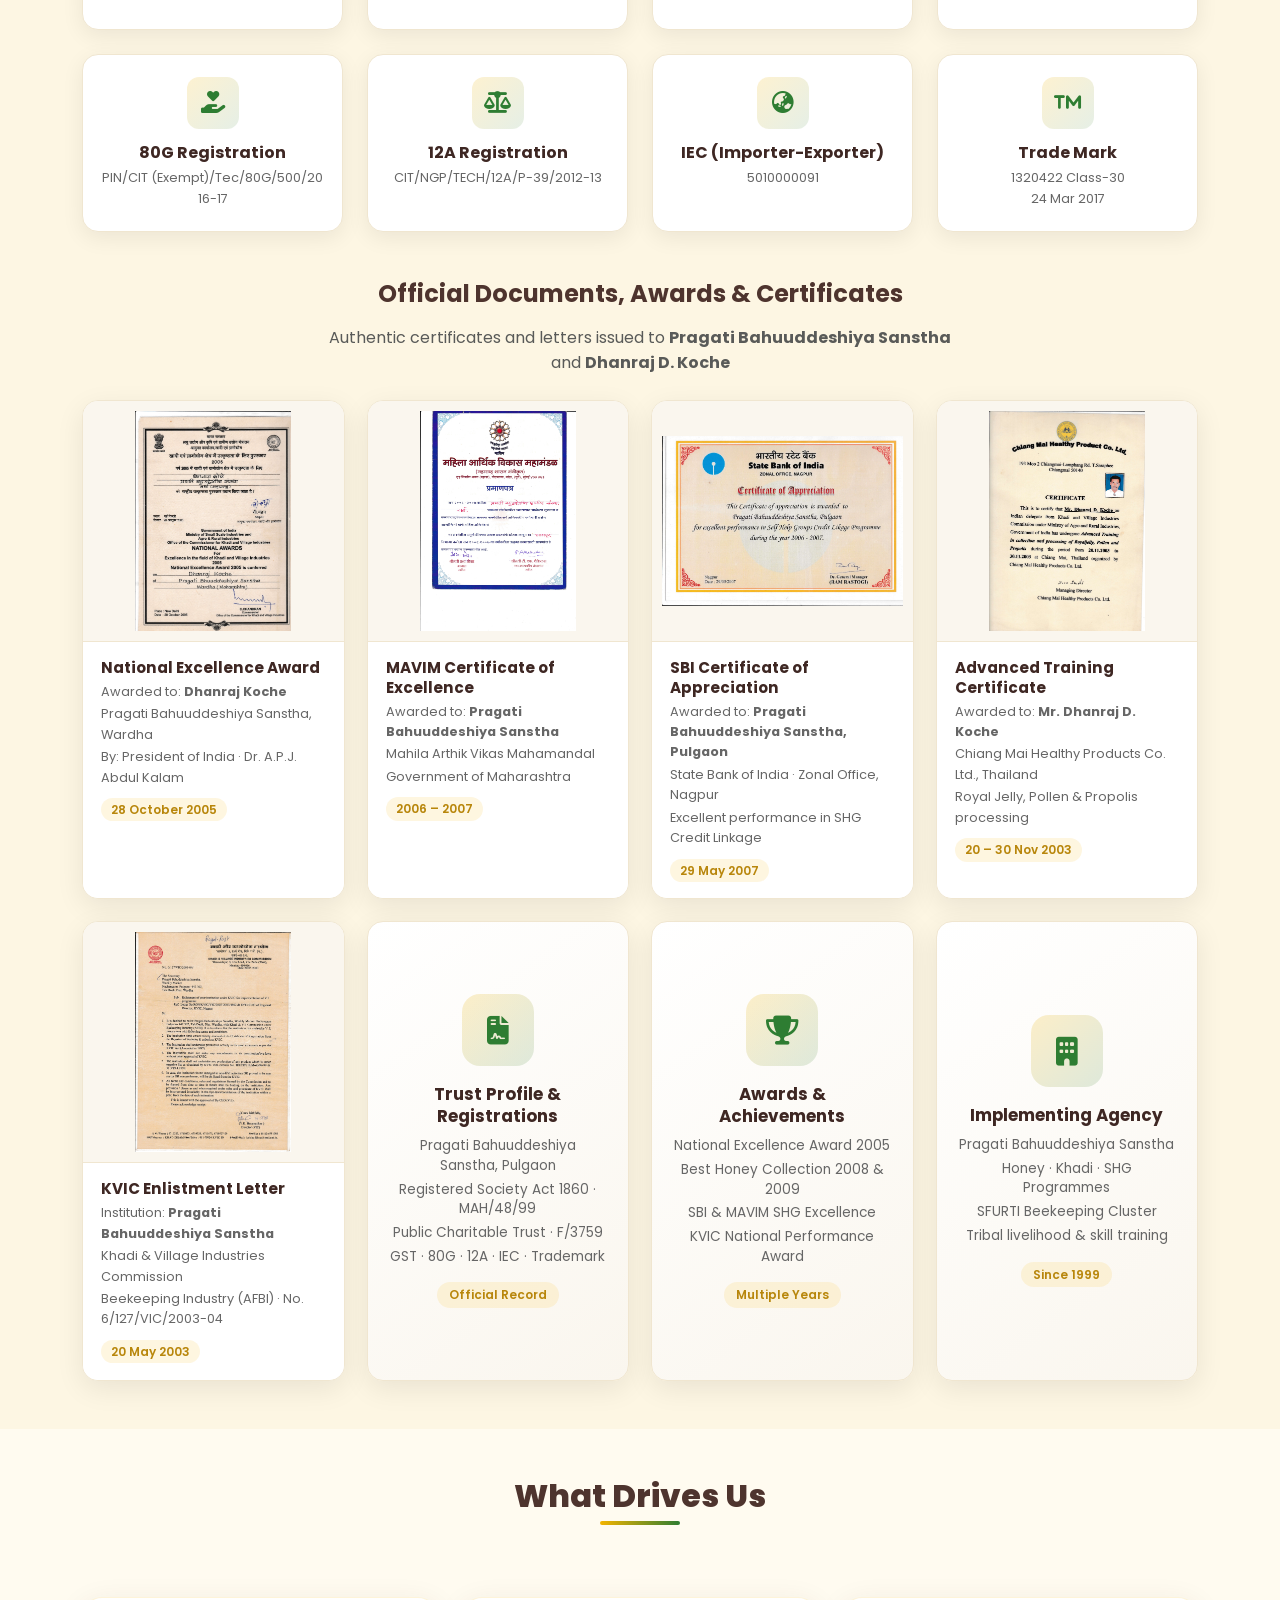
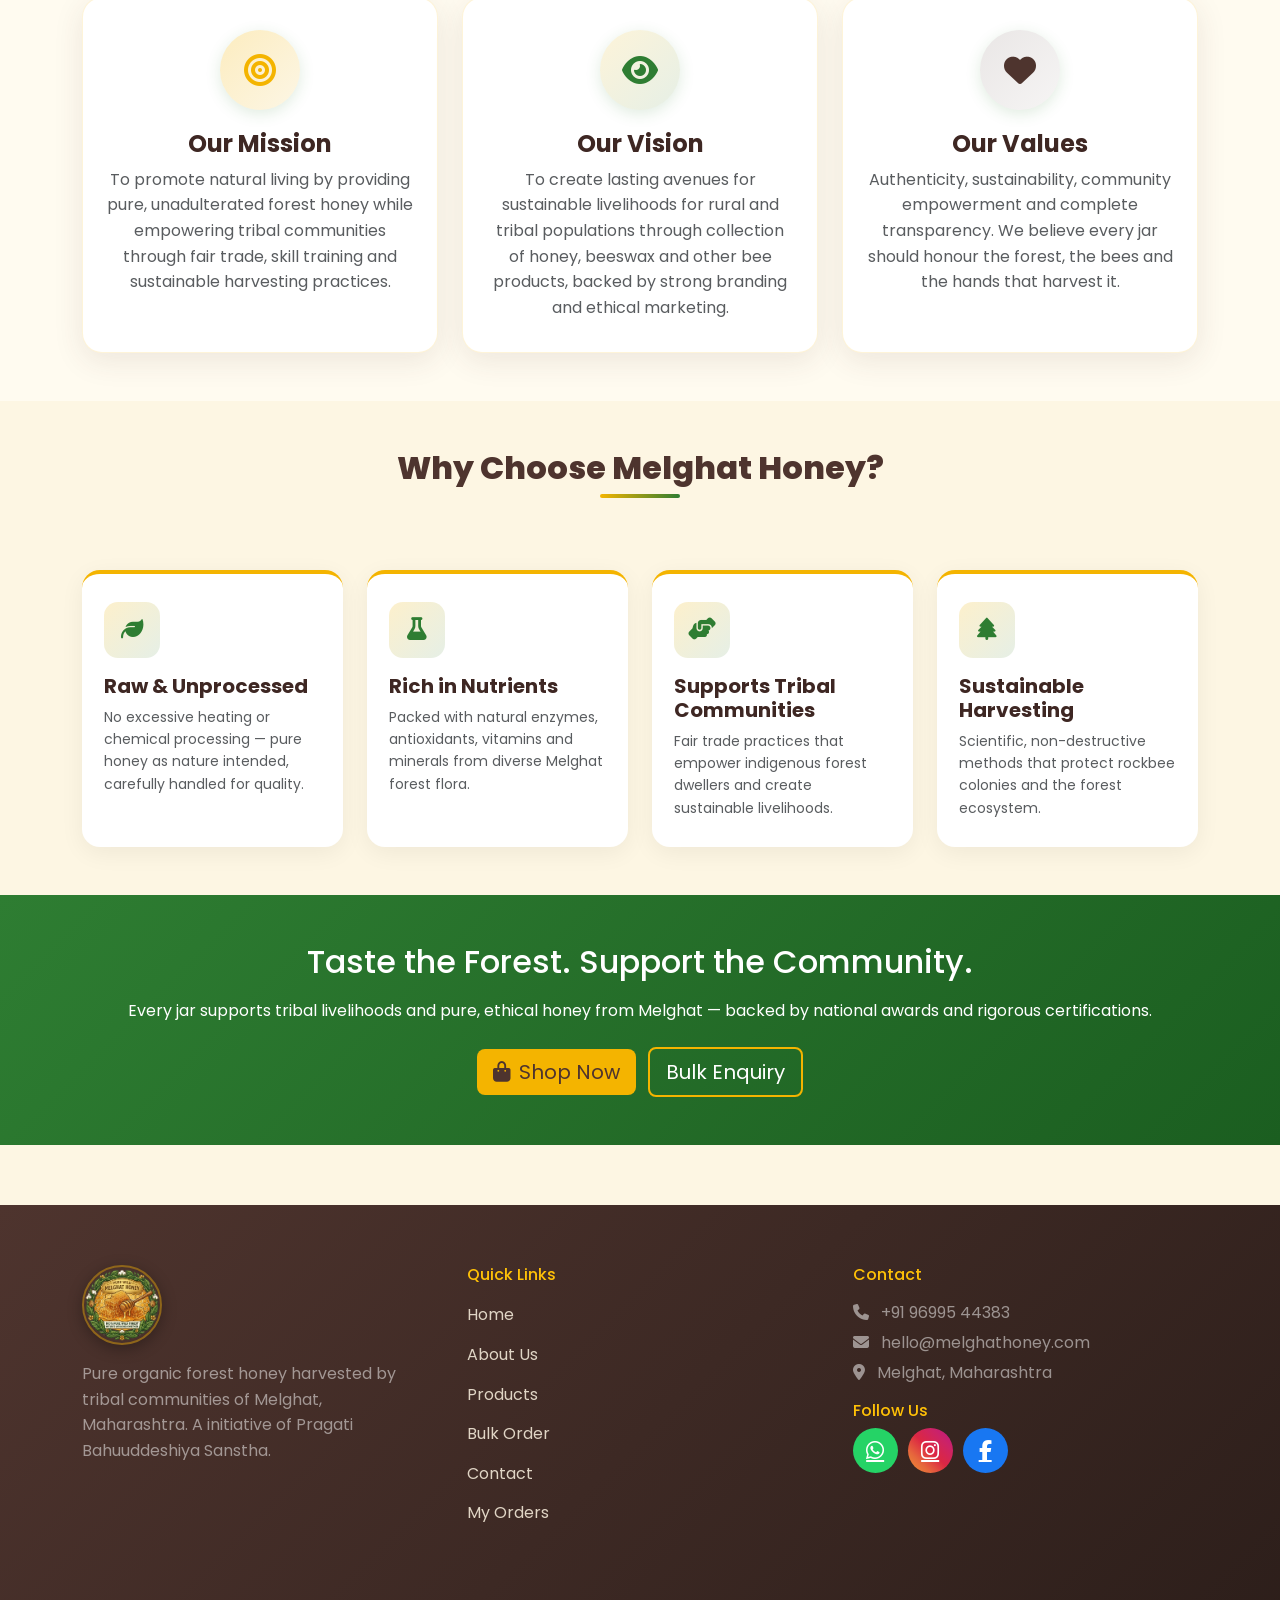
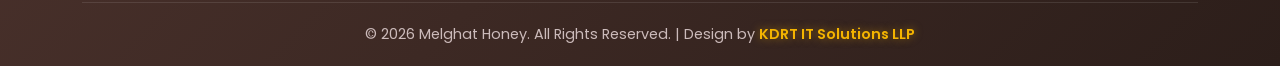
==== commit 648624a7: "about us changes" ====
--- a/about.html
+++ b/about.html
@@ -374,6 +374,56 @@
       font-size: 0.85rem;
     }
 
+    /* Directors section */
+    .director-card {
+      background: #fff;
+      border-radius: 20px;
+      overflow: hidden;
+      box-shadow: 0 8px 28px rgba(0,0,0,0.08);
+      border: 1px solid #f0e6d0;
+      height: 100%;
+      transition: all 0.35s ease;
+      text-align: center;
+    }
+    .director-card:hover {
+      transform: translateY(-8px);
+      box-shadow: 0 16px 40px rgba(78,52,46,0.16);
+      border-color: rgba(244,180,0,0.45);
+    }
+    .director-photo {
+      width: 100%;
+      height: 280px;
+      object-fit: cover;
+      object-position: center top;
+      display: block;
+      background: #f5f0e8;
+    }
+    .director-photo-placeholder {
+      width: 100%;
+      height: 280px;
+      background: linear-gradient(145deg, #faf6ee 0%, #f0e6d0 100%);
+      display: flex;
+      align-items: center;
+      justify-content: center;
+      font-size: 4rem;
+      color: rgba(78,52,46,0.25);
+    }
+    .director-body {
+      padding: 22px 18px 26px;
+    }
+    .director-body h5 {
+      font-weight: 700;
+      color: #3e2723;
+      margin-bottom: 4px;
+      font-size: 1.1rem;
+    }
+    .director-body .role {
+      font-size: 0.85rem;
+      color: #b8860b;
+      font-weight: 600;
+      margin-bottom: 0;
+    }
+
     @media (max-width: 768px) {
       .story-hero { min-height: 40vh; }
       .overlap-wrap { min-height: 340px; max-width: 100%; }
@@ -383,6 +433,8 @@
       .stat-box .num { font-size: 1.7rem; }
       .award-photo-card img { max-height: 300px; }
       .doc-card img { height: 180px; }
+      .director-photo, .director-photo-placeholder { height: 220px; }
+      .director-body h5 { font-size: 0.95rem; }
     }
   </style>
 </head>
@@ -479,6 +531,58 @@
     </div>
   </section>
 
+  <!-- Our Directors -->
+  <section class="py-5" style="background:var(--light-cream,#f5f0e8)">
+    <div class="container">
+      <div class="section-title fade-in text-center mb-5">
+        <h2>Our Directors</h2>
+        <p class="text-muted">Leadership guiding Melghat Honey and Pragati Bahuuddeshiya Sanstha</p>
+      </div>
+      <div class="row g-4 justify-content-center">
+        <div class="col-6 col-md-6 col-lg-3 fade-in">
+          <div class="director-card">
+            <img src="images/directors/dhanraj-koche.jpg" alt="Dhanraj D. Koche" class="director-photo">
+            <div class="director-body">
+              <h5>Dhanraj D. Koche</h5>
+              <p class="role">Director</p>
+            </div>
+          </div>
+        </div>
+        <div class="col-6 col-md-6 col-lg-3 fade-in">
+          <div class="director-card">
+            <img src="images/directors/prashant-girme.jpg" alt="Prashant Girme" class="director-photo">
+            <div class="director-body">
+              <h5>Prashant Girme</h5>
+              <p class="role">Director</p>
+            </div>
+          </div>
+        </div>
+        <div class="col-6 col-md-6 col-lg-3 fade-in">
+          <div class="director-card">
+            <div class="director-photo-placeholder">
+              <i class="fas fa-user-tie"></i>
+            </div>
+            <div class="director-body">
+              <h5>Dr. Dayanand Sonsale</h5>
+              <p class="role">Director</p>
+            </div>
+          </div>
+        </div>
+        <div class="col-6 col-md-6 col-lg-3 fade-in">
+          <div class="director-card">
+            <div class="director-photo-placeholder">
+              <i class="fas fa-user-tie"></i>
+            </div>
+            <div class="director-body">
+              <h5>Tejas Navgire</h5>
+              <p class="role">Director</p>
+            </div>
+          </div>
+        </div>
+      </div>
+    </div>
+  </section>
+
   <!-- National Award 2005 - Main Highlight -->
   <section class="award-section py-5">
     <div class="container position-relative">
@@ -901,4 +1005,4 @@
   <script src="js/auth-ui.js"></script>
   <script src="js/main.js"></script>
 </body>
-</html>
+</html>
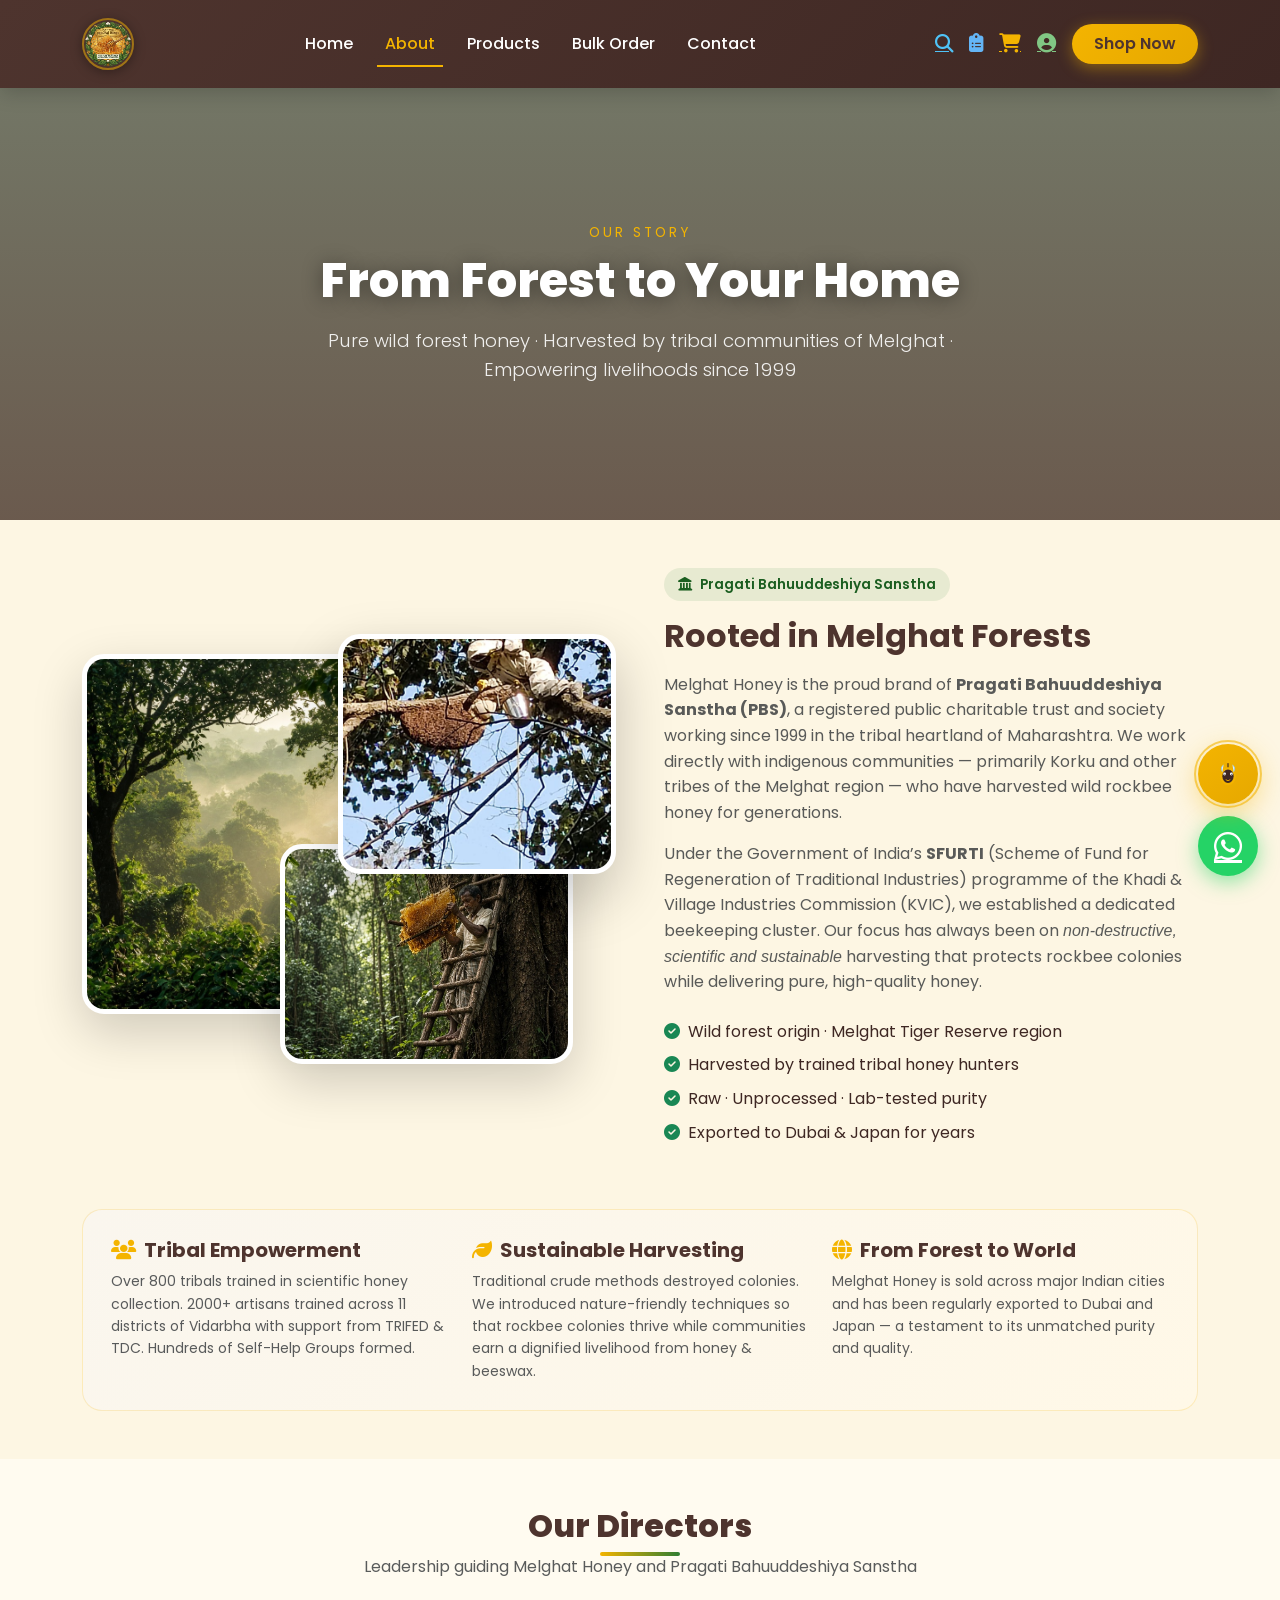
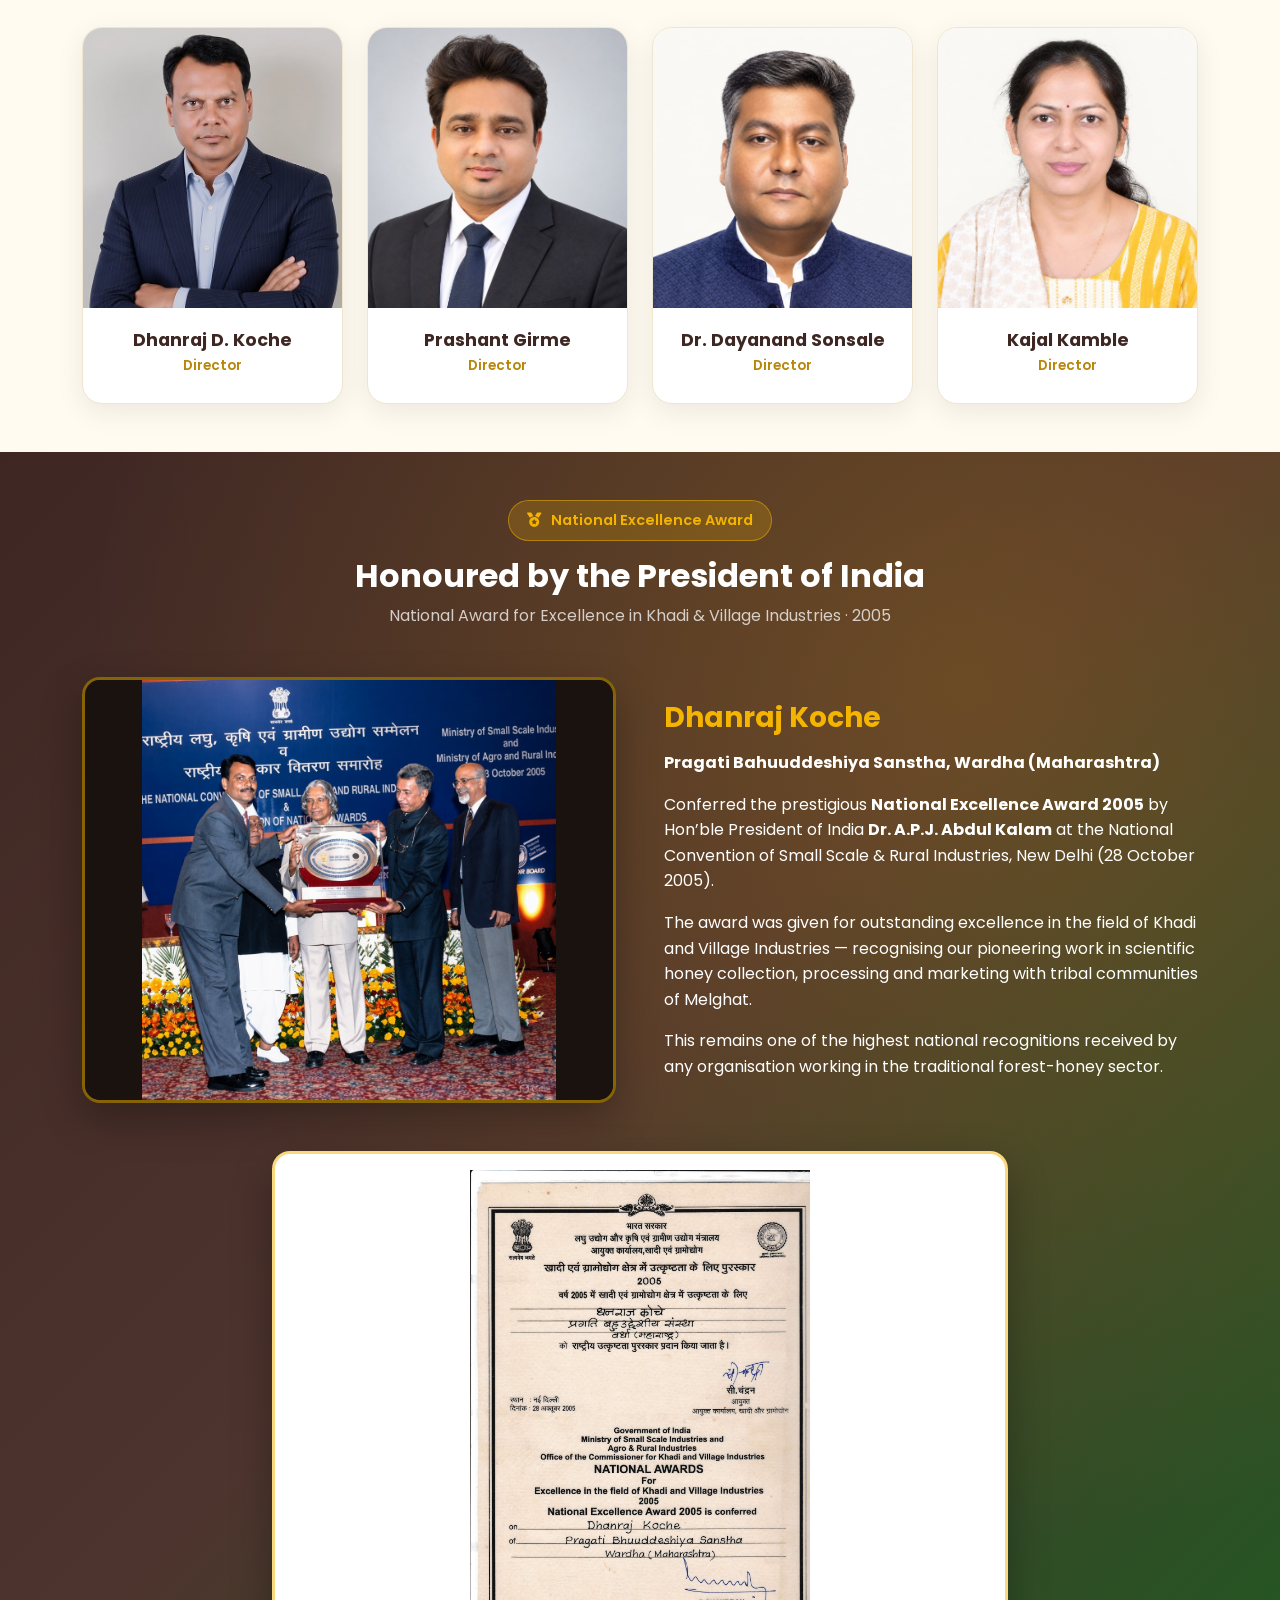
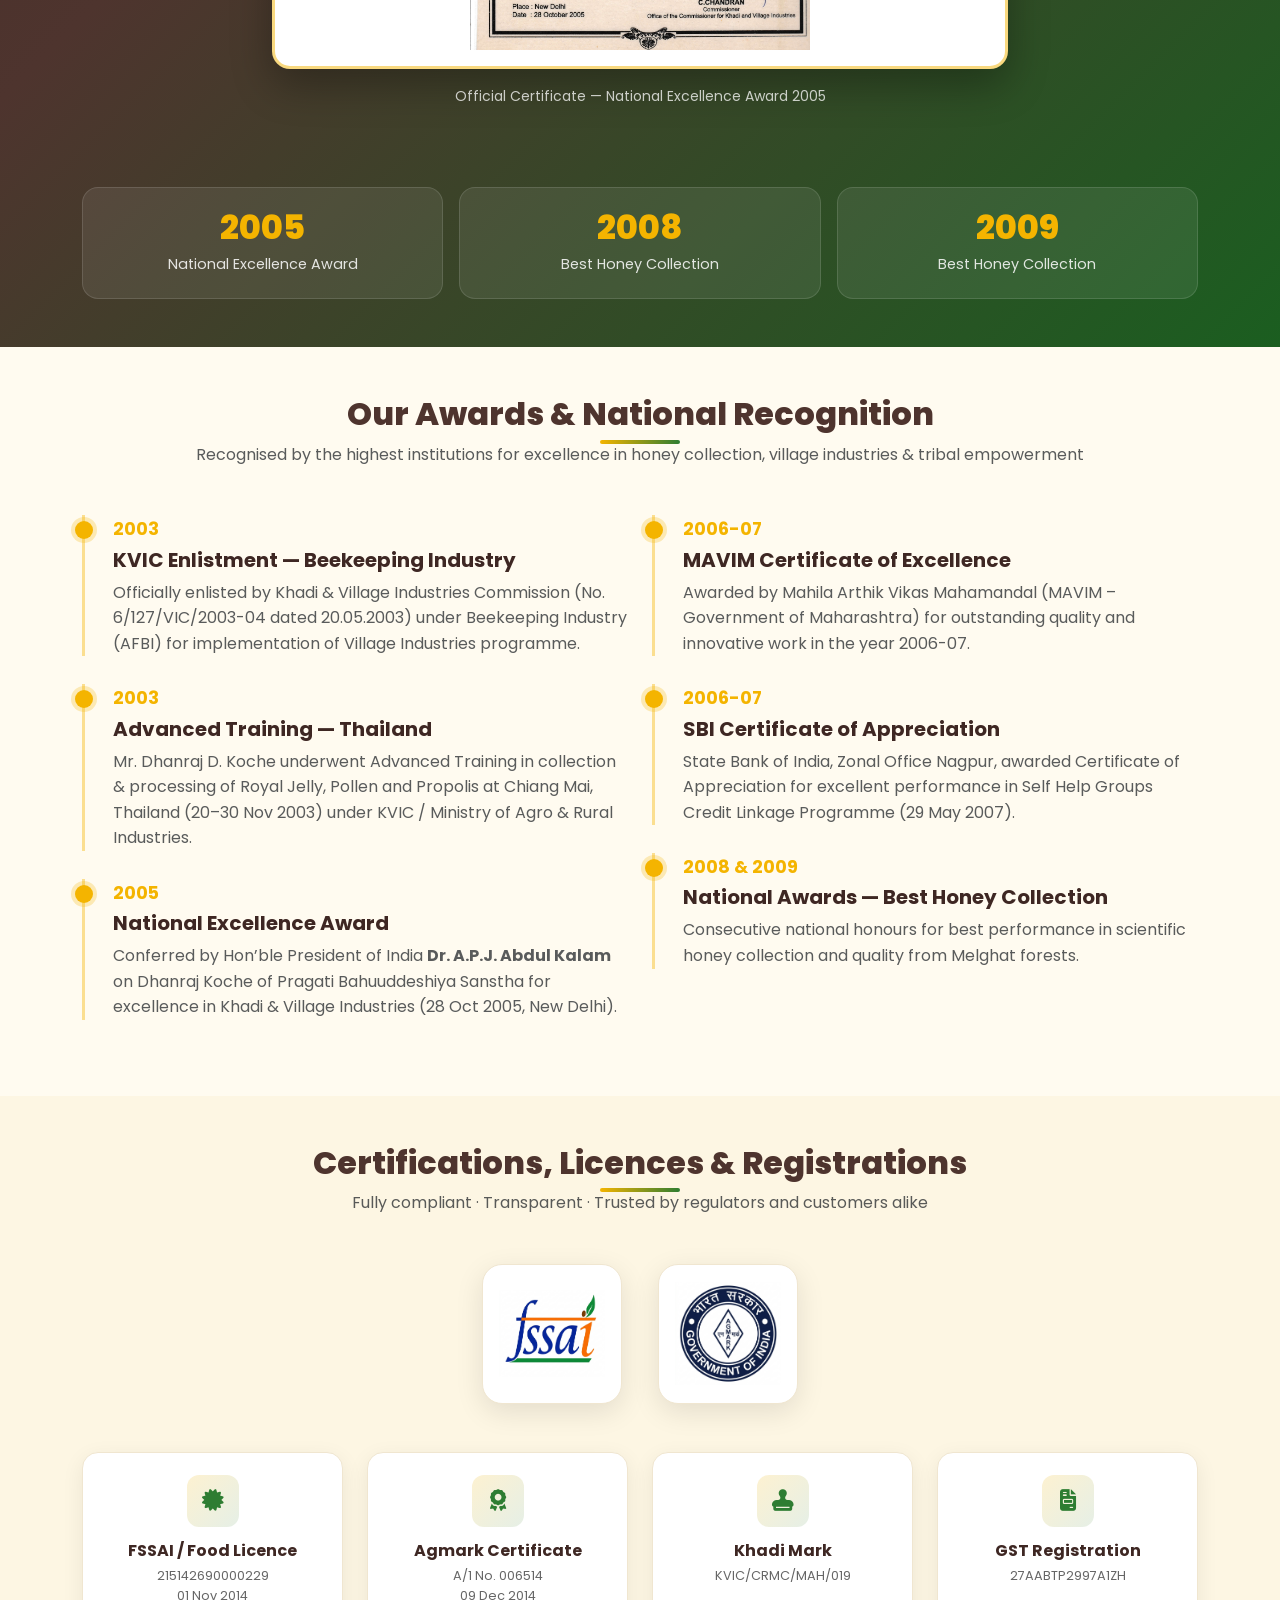
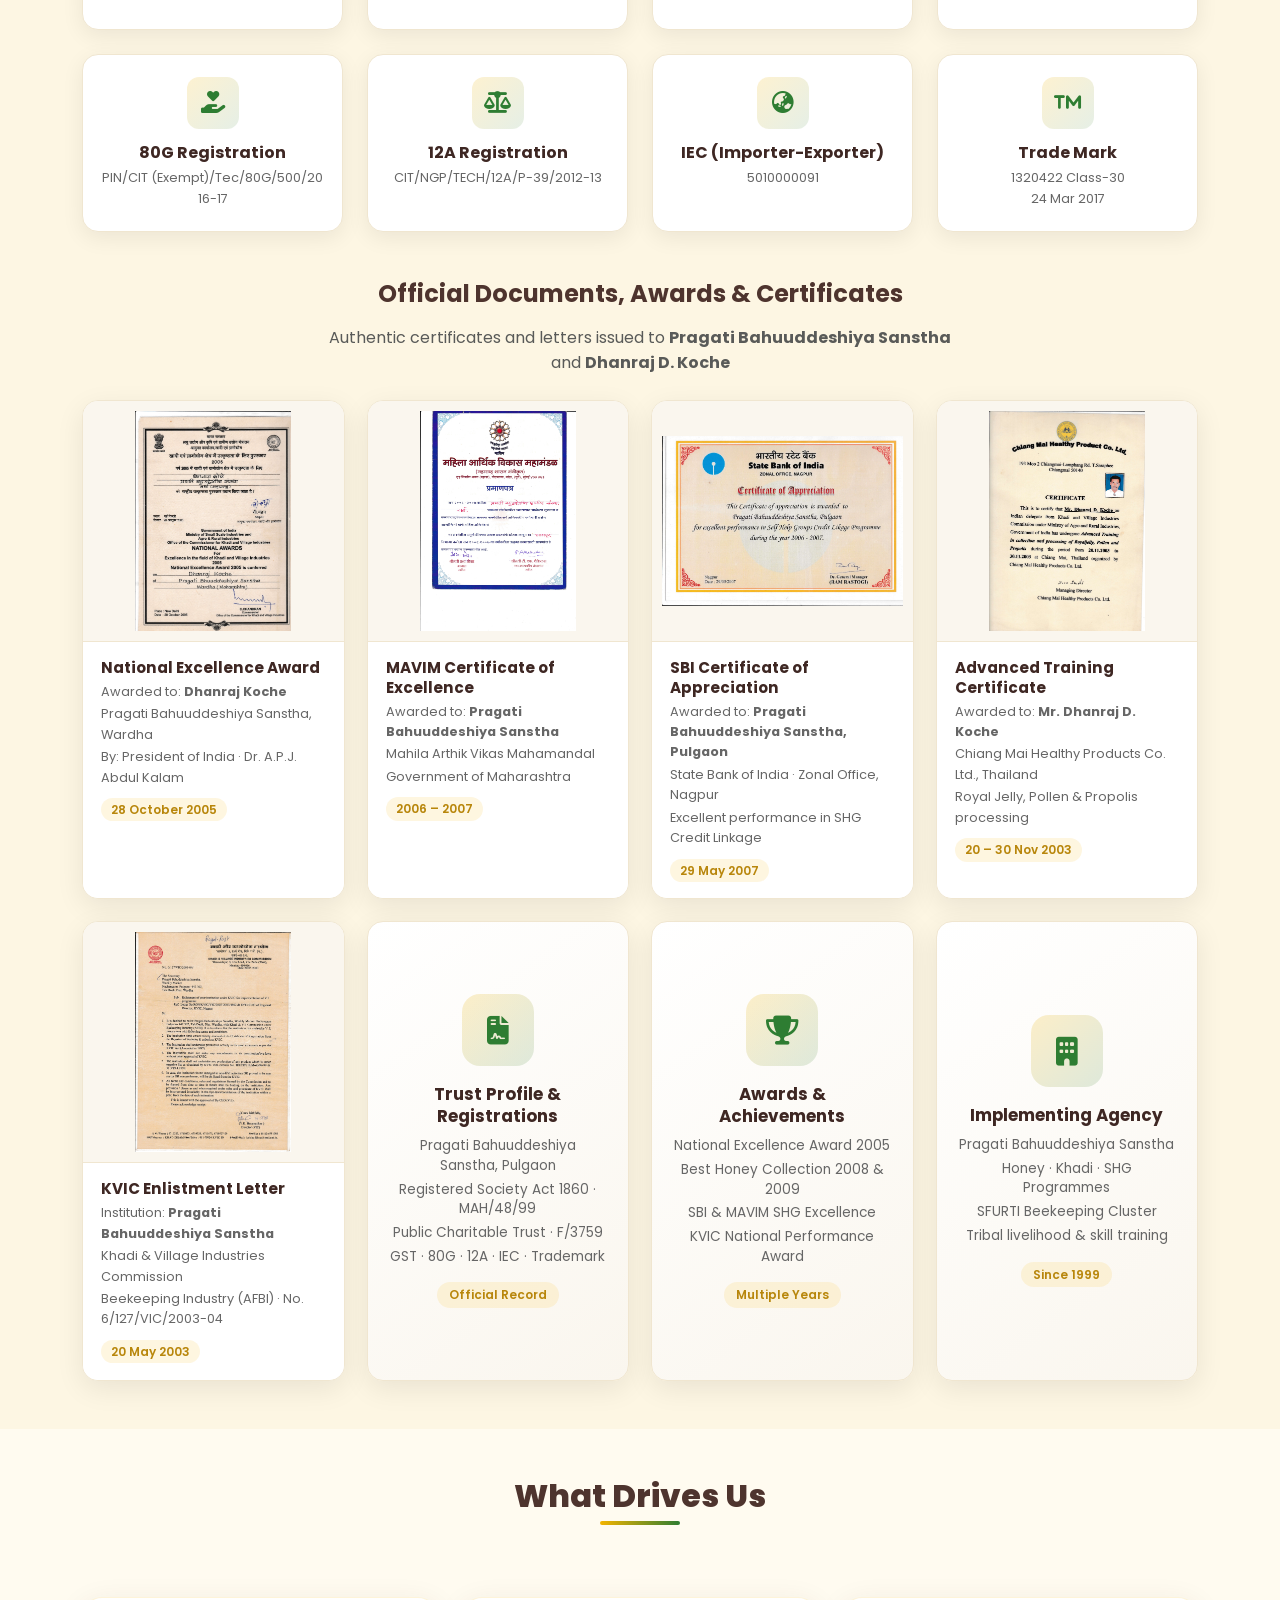
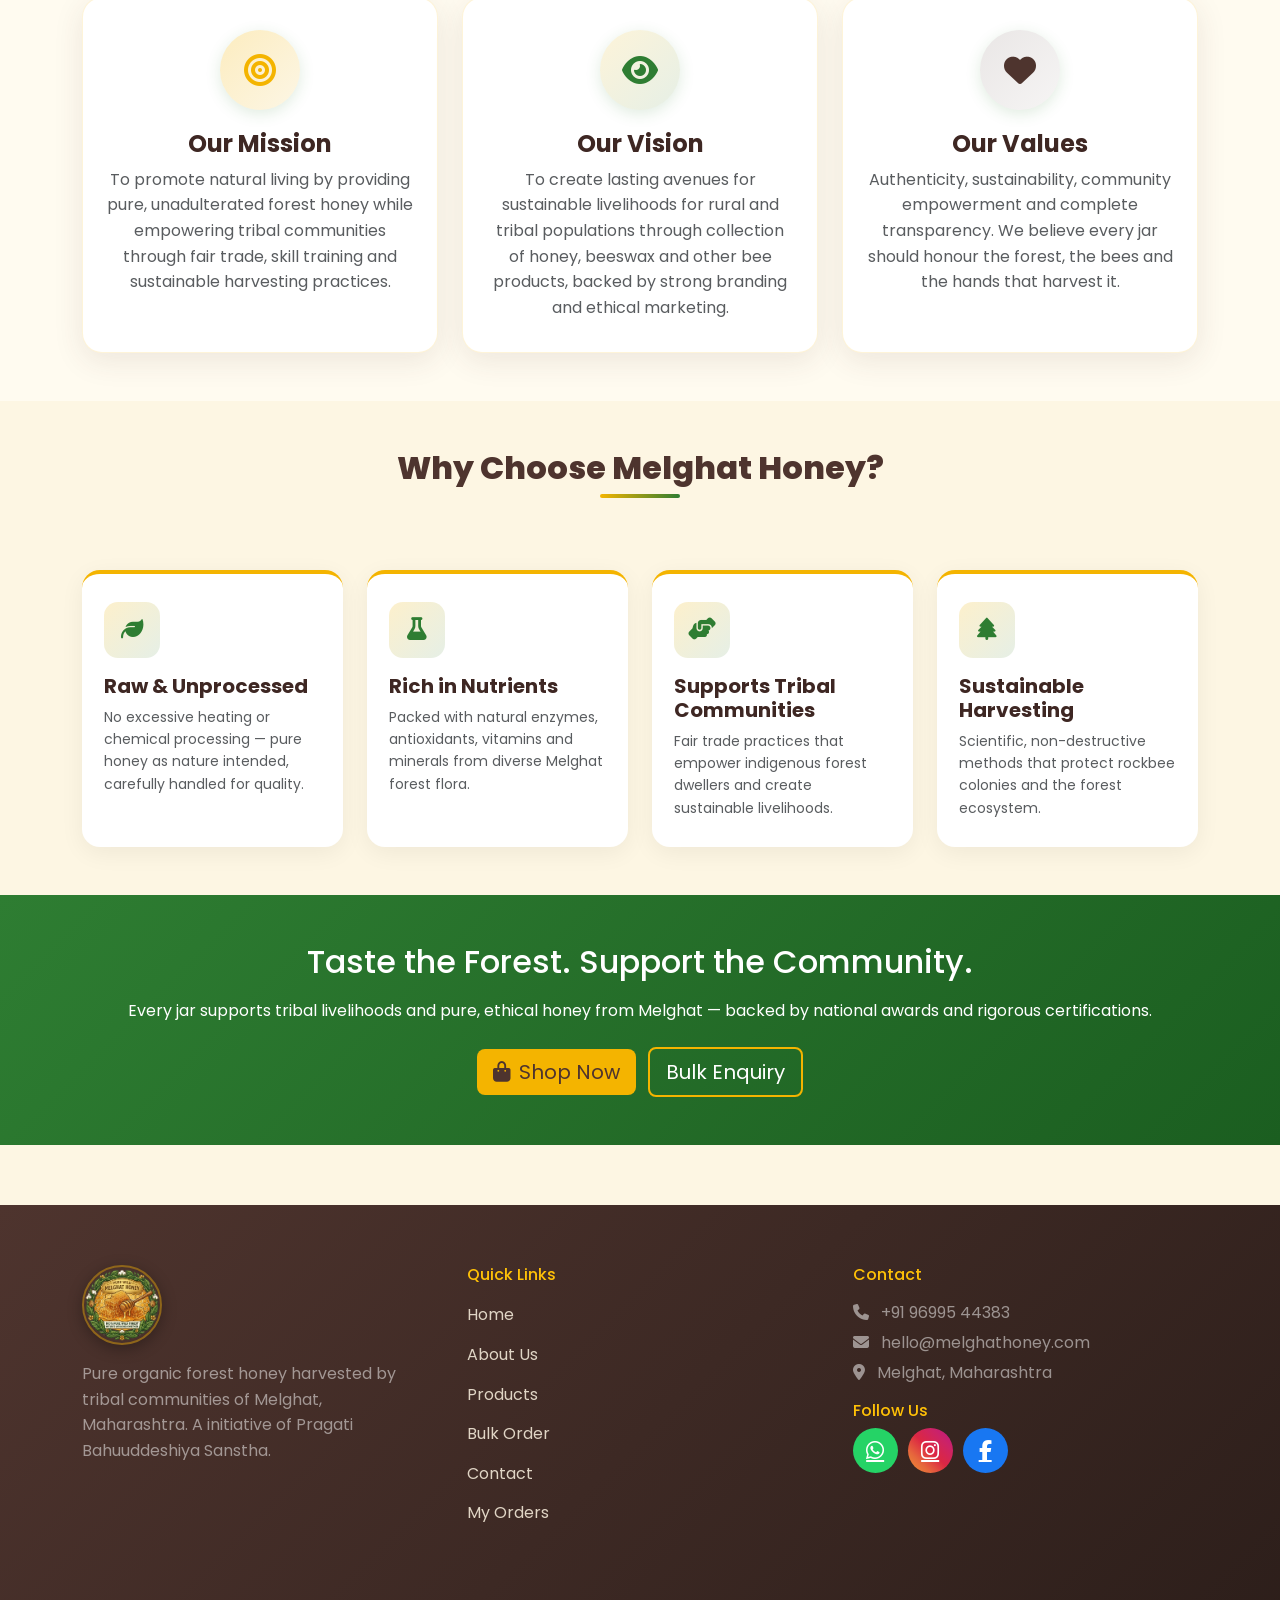
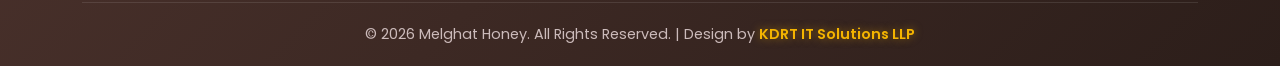
==== commit 35434c35: "Update project" ====
--- a/about.html
+++ b/about.html
@@ -550,7 +550,7 @@
         </div>
         <div class="col-6 col-md-6 col-lg-3 fade-in">
           <div class="director-card">
-            <img src="images/directors/prashant-girme.jpg" alt="Prashant Girme" class="director-photo">
+            <img src="images/directors/prashant-girme.jpeg" alt="Prashant Girme" class="director-photo">
             <div class="director-body">
               <h5>Prashant Girme</h5>
               <p class="role">Director</p>
@@ -559,22 +559,18 @@
         </div>
         <div class="col-6 col-md-6 col-lg-3 fade-in">
           <div class="director-card">
-            <div class="director-photo-placeholder">
-              <i class="fas fa-user-tie"></i>
-            </div>
+            <img src="images/directors/Dayanand-Sonsale.jpeg" alt="Prashant Girme" class="director-photo">
             <div class="director-body">
               <h5>Dr. Dayanand Sonsale</h5>
               <p class="role">Director</p>
             </div>
           </div>
         </div>
-        <div class="col-6 col-md-6 col-lg-3 fade-in">
+         <div class="col-6 col-md-6 col-lg-3 fade-in">
           <div class="director-card">
-            <div class="director-photo-placeholder">
-              <i class="fas fa-user-tie"></i>
-            </div>
+            <img src="images/directors/kajal.jpeg" alt="Prashant Girme" class="director-photo">
             <div class="director-body">
-              <h5>Tejas Navgire</h5>
+              <h5>Kajal Kamble</h5>
               <p class="role">Director</p>
             </div>
           </div>
